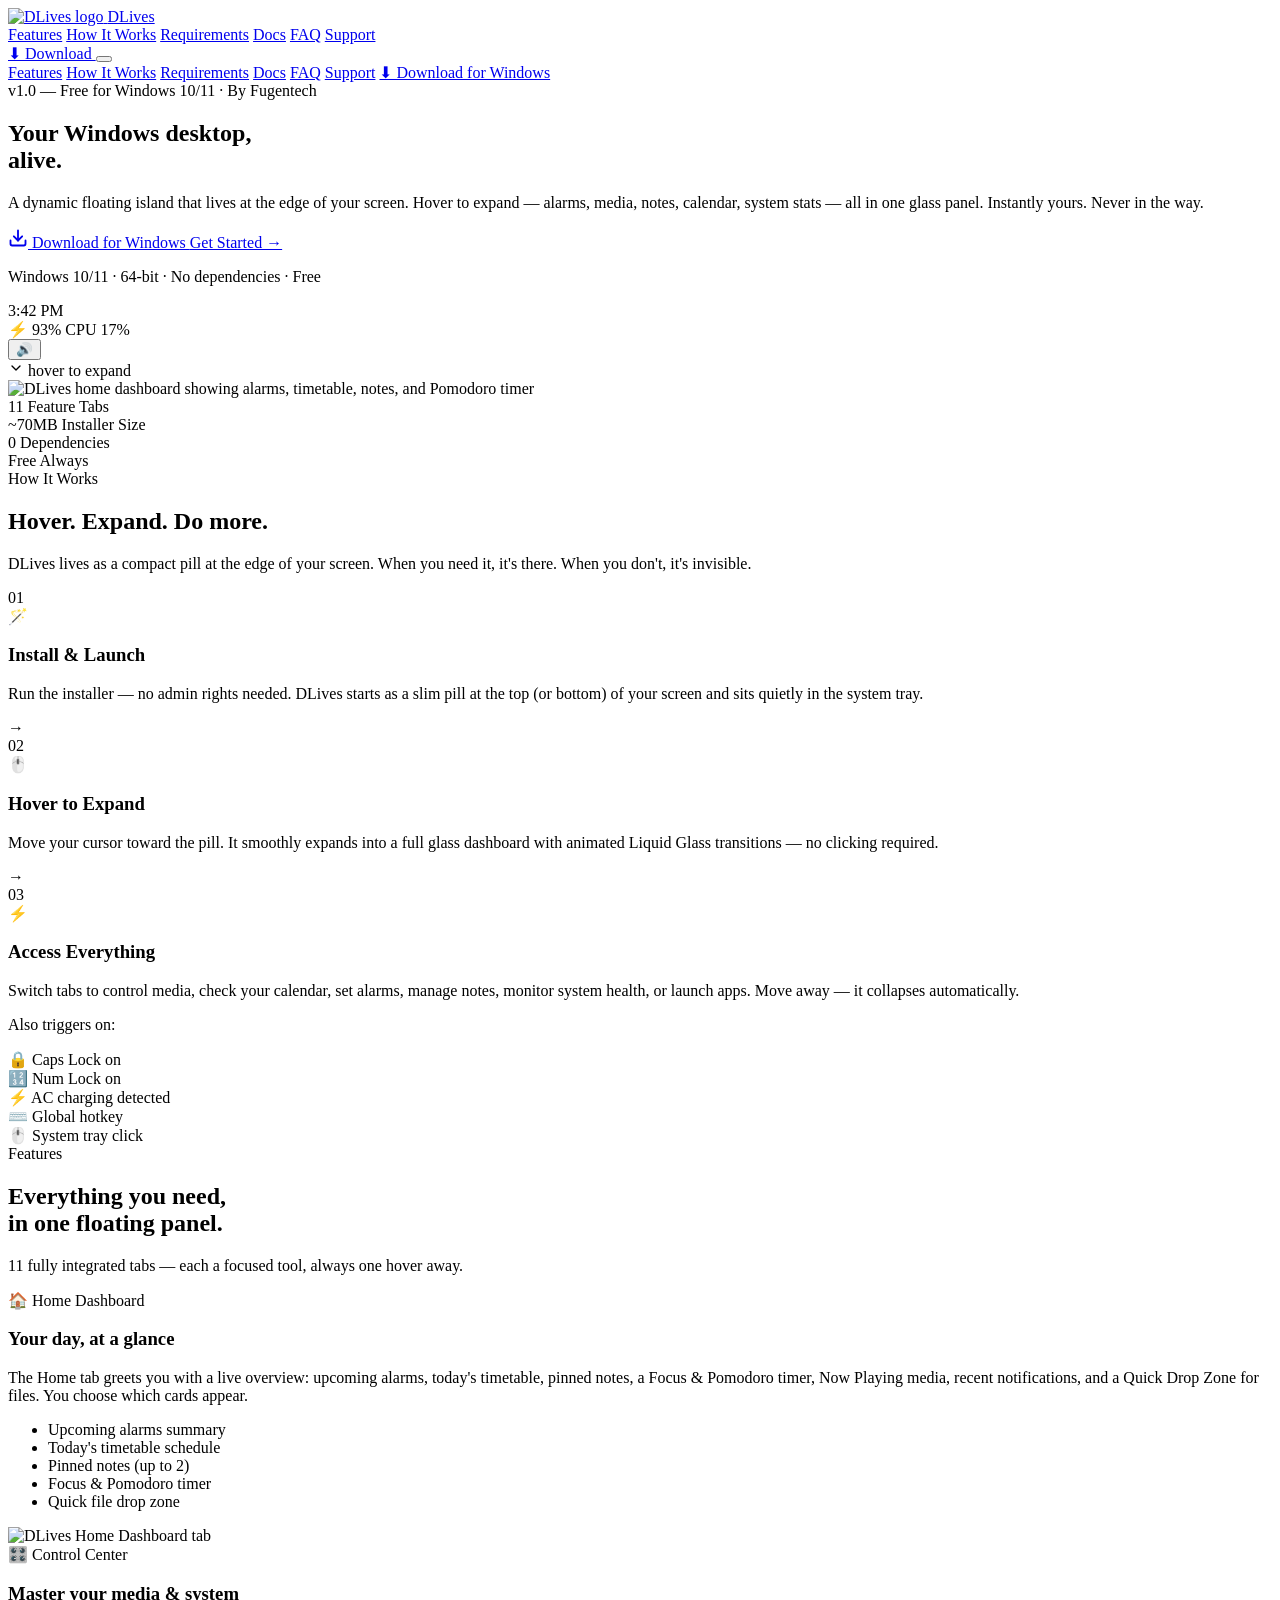
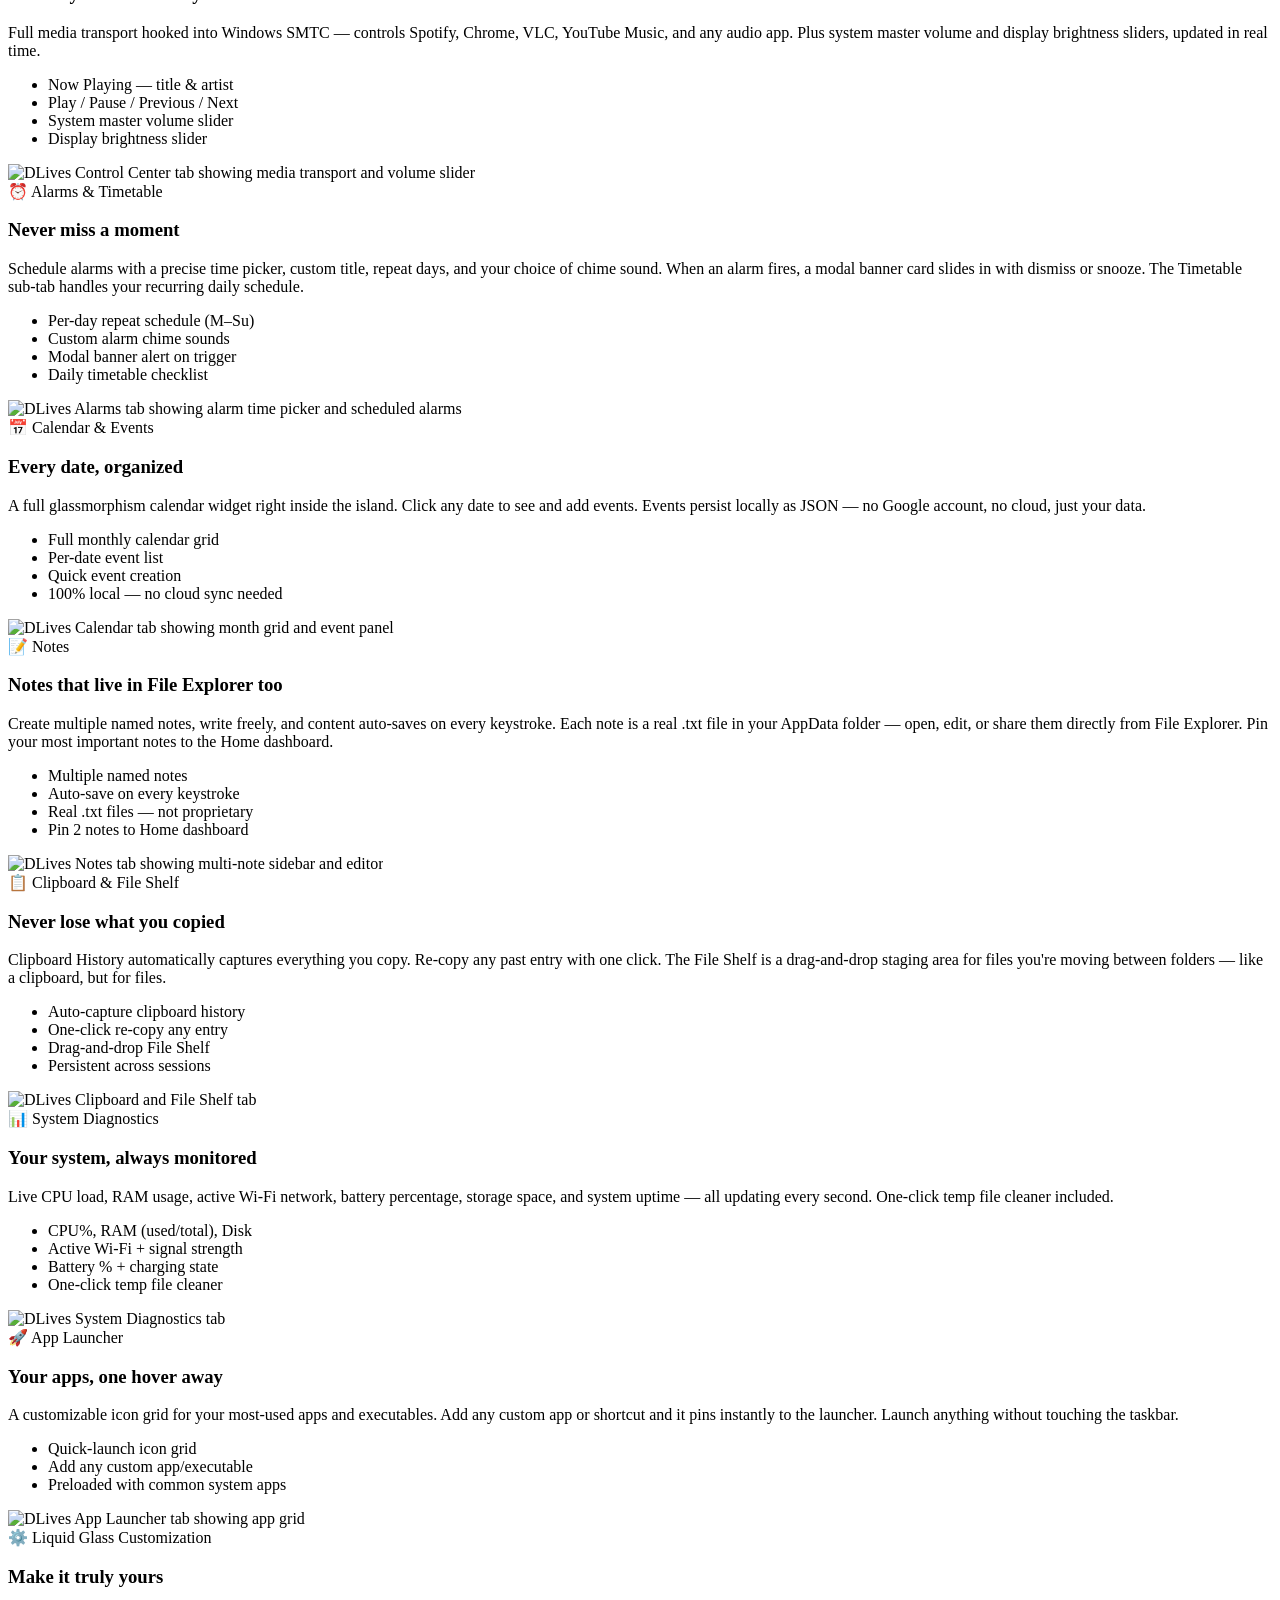
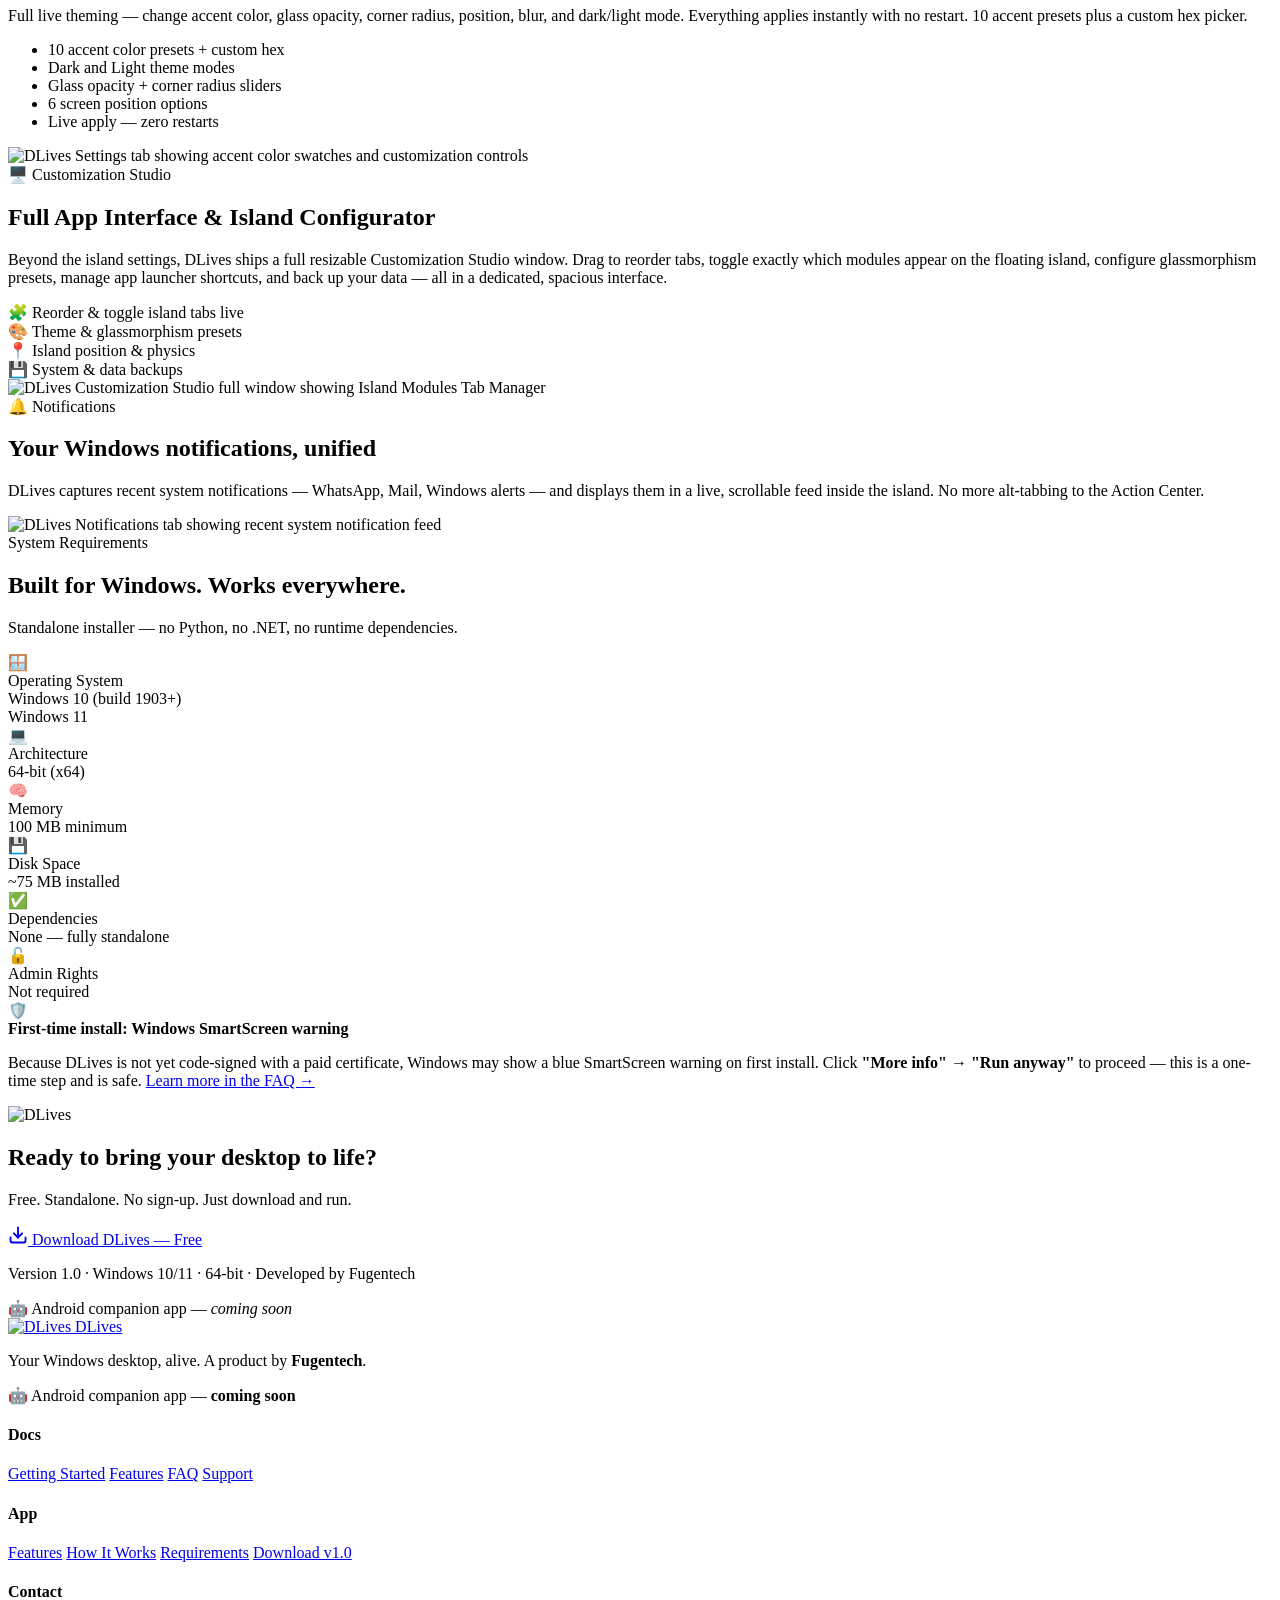
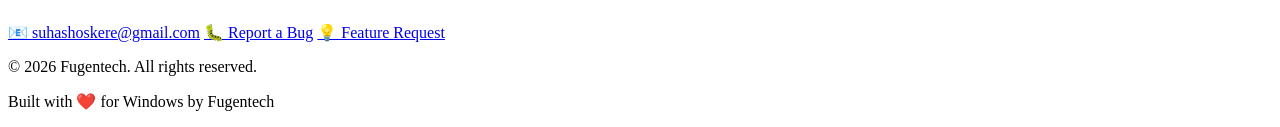
==== website/index.html @ 6c13cc62 "Create index.html" ====
<!DOCTYPE html>
<html lang="en">
<head>
  <meta charset="UTF-8" />
  <meta name="viewport" content="width=device-width, initial-scale=1.0" />
  <title>DLives — Your Windows Desktop, Alive</title>
  <meta name="description" content="DLives is a dynamic floating island for Windows 10 and 11. A sleek, always-on-top glass bar that expands on hover to reveal alarms, media controls, notes, calendar, system diagnostics, and more." />
  <meta property="og:title" content="DLives — Your Windows Desktop, Alive" />
  <meta property="og:description" content="The dynamic island your Windows deserves. One floating bar. Infinite control." />
  <meta property="og:type" content="website" />
  <link rel="icon" href="assets/app-icon.png" type="image/png" />
  <link rel="preconnect" href="https://fonts.googleapis.com" />
  <link rel="preconnect" href="https://fonts.gstatic.com" crossorigin />
  <link href="https://fonts.googleapis.com/css2?family=Inter:wght@300;400;500;600;700;800;900&display=swap" rel="stylesheet" />
  <link rel="stylesheet" href="assets/css/style.css" />
</head>
<body>

  <!-- ============================================================
       NAV
  ============================================================ -->
  <nav class="nav" id="main-nav">
    <div class="nav-inner">
      <a href="index.html" class="nav-logo" id="nav-logo-link">
        <img src="assets/app-icon.png" alt="DLives logo" class="nav-logo-img" />
        <span class="nav-logo-text">DLives</span>
      </a>
      <div class="nav-links" id="nav-links">
        <a href="#features" class="nav-link" id="nav-features">Features</a>
        <a href="#how-it-works" class="nav-link" id="nav-how">How It Works</a>
        <a href="#requirements" class="nav-link" id="nav-reqs">Requirements</a>
        <a href="docs/getting-started.html" class="nav-link" id="nav-docs">Docs</a>
        <a href="docs/faq.html" class="nav-link" id="nav-faq">FAQ</a>
        <a href="docs/support.html" class="nav-link" id="nav-support">Support</a>
      </div>
      <a
        href="assets/DLives_Setup_v1.0.exe"
        download="DLives_Setup_v1.0.exe"
        class="btn btn-primary nav-cta"
        id="nav-download-btn"
        aria-label="Download DLives for Windows"
      >
        ⬇ Download
      </a>
      <button class="nav-hamburger" id="nav-hamburger" aria-label="Toggle navigation menu">
        <span></span><span></span><span></span>
      </button>
    </div>
    <!-- Mobile menu -->
    <div class="nav-mobile" id="nav-mobile">
      <a href="#features" class="nav-mobile-link" id="mob-features">Features</a>
      <a href="#how-it-works" class="nav-mobile-link" id="mob-how">How It Works</a>
      <a href="#requirements" class="nav-mobile-link" id="mob-reqs">Requirements</a>
      <a href="docs/getting-started.html" class="nav-mobile-link" id="mob-docs">Docs</a>
      <a href="docs/faq.html" class="nav-mobile-link" id="mob-faq">FAQ</a>
      <a href="docs/support.html" class="nav-mobile-link" id="mob-support">Support</a>
      <a href="assets/DLives_Setup_v1.0.exe" download="DLives_Setup_v1.0.exe" class="btn btn-primary" id="mob-download-btn">⬇ Download for Windows</a>
    </div>
  </nav>

  <main>

    <!-- ============================================================
         HERO
    ============================================================ -->
    <section class="hero" id="hero">
      <div class="hero-bg-grid"></div>
      <div class="hero-orb hero-orb-1"></div>
      <div class="hero-orb hero-orb-2"></div>
      <div class="hero-orb hero-orb-3"></div>

      <div class="hero-inner">
        <div class="hero-badge" id="hero-badge">
          <span class="hero-badge-dot"></span>
          <span>v1.0 — Free for Windows 10/11 · By Fugentech</span>
        </div>

        <h1 class="hero-title" id="hero-title">
          Your Windows desktop,<br />
          <span class="accent-gradient">alive.</span>
        </h1>

        <p class="hero-sub" id="hero-sub">
          A dynamic floating island that lives at the edge of your screen.
          Hover to expand — alarms, media, notes, calendar, system stats — all in one glass panel.
          Instantly yours. Never in the way.
        </p>

        <div class="hero-actions" id="hero-actions">
          <a
            href="assets/SanLives_Setup_v1.0.exe"
            download="SanLives_Setup_v1.0.exe"
            class="btn btn-primary btn-lg"
            id="hero-download-btn"
          >
            <svg width="20" height="20" viewBox="0 0 24 24" fill="none" stroke="currentColor" stroke-width="2.2" stroke-linecap="round" stroke-linejoin="round"><path d="M21 15v4a2 2 0 0 1-2 2H5a2 2 0 0 1-2-2v-4"/><polyline points="7 10 12 15 17 10"/><line x1="12" y1="15" x2="12" y2="3"/></svg>
            Download for Windows
          </a>
          <a href="docs/getting-started.html" class="btn btn-ghost btn-lg" id="hero-docs-btn">
            Get Started →
          </a>
        </div>

        <p class="hero-note" id="hero-note">
          Windows 10/11 · 64-bit · No dependencies · Free
        </p>

        <!-- Pill island mockup -->
        <div class="hero-pill-container" id="hero-pill-container">
          <div class="hero-pill" id="hero-pill">
            <div class="pill-dot pill-dot-accent"></div>
            <span class="pill-clock">3:42 PM</span>
            <div class="pill-badges">
              <span class="pill-badge">⚡ 93%</span>
              <span class="pill-badge">CPU 17%</span>
            </div>
            <button class="pill-mute">🔊</button>
          </div>
          <div class="pill-expand-hint">
            <svg width="16" height="16" viewBox="0 0 24 24" fill="none" stroke="currentColor" stroke-width="2" stroke-linecap="round" stroke-linejoin="round"><polyline points="6 9 12 15 18 9"/></svg>
            hover to expand
          </div>
        </div>

        <!-- Hero screenshot -->
        <div class="hero-screenshot-frame" id="hero-screenshot-frame">
          <div class="hero-screenshot-glow"></div>
          <div class="hero-screenshot-inner">
            <img
              src="assets/screenshots/home-tab.png"
              alt="DLives home dashboard showing alarms, timetable, notes, and Pomodoro timer"
              class="hero-screenshot-img"
              id="hero-screenshot-img"
              loading="eager"
            />
          </div>
        </div>
      </div>
    </section>

    <!-- ============================================================
         STATS BAR
    ============================================================ -->
    <section class="stats-bar" id="stats-bar">
      <div class="container">
        <div class="stats-grid">
          <div class="stat-item" id="stat-1">
            <span class="stat-number">11</span>
            <span class="stat-label">Feature Tabs</span>
          </div>
          <div class="stat-divider"></div>
          <div class="stat-item" id="stat-2">
            <span class="stat-number">~70MB</span>
            <span class="stat-label">Installer Size</span>
          </div>
          <div class="stat-divider"></div>
          <div class="stat-item" id="stat-3">
            <span class="stat-number">0</span>
            <span class="stat-label">Dependencies</span>
          </div>
          <div class="stat-divider"></div>
          <div class="stat-item" id="stat-4">
            <span class="stat-number">Free</span>
            <span class="stat-label">Always</span>
          </div>
        </div>
      </div>
    </section>

    <!-- ============================================================
         HOW IT WORKS
    ============================================================ -->
    <section class="section" id="how-it-works">
      <div class="container">
        <div class="section-header">
          <div class="section-eyebrow">How It Works</div>
          <h2 class="section-title">Hover. Expand. Do more.</h2>
          <p class="section-sub">
            DLives lives as a compact pill at the edge of your screen.
            When you need it, it's there. When you don't, it's invisible.
          </p>
        </div>

        <div class="steps-grid">
          <div class="step-card glass-card" id="step-1">
            <div class="step-number">01</div>
            <div class="step-icon">🪄</div>
            <h3 class="step-title">Install & Launch</h3>
            <p class="step-desc">Run the installer — no admin rights needed. DLives starts as a slim pill at the top (or bottom) of your screen and sits quietly in the system tray.</p>
          </div>
          <div class="step-arrow">→</div>
          <div class="step-card glass-card" id="step-2">
            <div class="step-number">02</div>
            <div class="step-icon">🖱️</div>
            <h3 class="step-title">Hover to Expand</h3>
            <p class="step-desc">Move your cursor toward the pill. It smoothly expands into a full glass dashboard with animated Liquid Glass transitions — no clicking required.</p>
          </div>
          <div class="step-arrow">→</div>
          <div class="step-card glass-card" id="step-3">
            <div class="step-number">03</div>
            <div class="step-icon">⚡</div>
            <h3 class="step-title">Access Everything</h3>
            <p class="step-desc">Switch tabs to control media, check your calendar, set alarms, manage notes, monitor system health, or launch apps. Move away — it collapses automatically.</p>
          </div>
        </div>

        <!-- Triggers row -->
        <div class="triggers-section">
          <p class="triggers-title">Also triggers on:</p>
          <div class="triggers-grid">
            <div class="trigger-chip" id="trigger-caps"><span>🔒</span> Caps Lock on</div>
            <div class="trigger-chip" id="trigger-num"><span>🔢</span> Num Lock on</div>
            <div class="trigger-chip" id="trigger-charge"><span>⚡</span> AC charging detected</div>
            <div class="trigger-chip" id="trigger-hotkey"><span>⌨️</span> Global hotkey</div>
            <div class="trigger-chip" id="trigger-tray"><span>🖱️</span> System tray click</div>
          </div>
        </div>
      </div>
    </section>

    <!-- ============================================================
         FEATURES
    ============================================================ -->
    <section class="section section-dark" id="features">
      <div class="container">
        <div class="section-header">
          <div class="section-eyebrow">Features</div>
          <h2 class="section-title">Everything you need,<br/>in one floating panel.</h2>
          <p class="section-sub">
            11 fully integrated tabs — each a focused tool, always one hover away.
          </p>
        </div>

        <!-- Feature 1: Home Dashboard -->
        <div class="feature-row feature-row-right" id="feat-home">
          <div class="feature-content">
            <div class="feature-tag">🏠 Home Dashboard</div>
            <h3 class="feature-title">Your day, at a glance</h3>
            <p class="feature-desc">
              The Home tab greets you with a live overview: upcoming alarms, today's timetable, pinned notes, a Focus &amp; Pomodoro timer, Now Playing media, recent notifications, and a Quick Drop Zone for files. You choose which cards appear.
            </p>
            <ul class="feature-bullets">
              <li>Upcoming alarms summary</li>
              <li>Today's timetable schedule</li>
              <li>Pinned notes (up to 2)</li>
              <li>Focus &amp; Pomodoro timer</li>
              <li>Quick file drop zone</li>
            </ul>
          </div>
          <div class="feature-screenshot-wrap">
            <div class="feature-screenshot-glow"></div>
            <img
              src="assets/screenshots/home-tab.png"
              alt="DLives Home Dashboard tab"
              class="feature-screenshot"
              loading="lazy"
            />
          </div>
        </div>

        <!-- Feature 2: Media Control -->
        <div class="feature-row feature-row-left" id="feat-media">
          <div class="feature-content">
            <div class="feature-tag">🎛️ Control Center</div>
            <h3 class="feature-title">Master your media &amp; system</h3>
            <p class="feature-desc">
              Full media transport hooked into Windows SMTC — controls Spotify, Chrome, VLC, YouTube Music, and any audio app. Plus system master volume and display brightness sliders, updated in real time.
            </p>
            <ul class="feature-bullets">
              <li>Now Playing — title &amp; artist</li>
              <li>Play / Pause / Previous / Next</li>
              <li>System master volume slider</li>
              <li>Display brightness slider</li>
            </ul>
          </div>
          <div class="feature-screenshot-wrap">
            <div class="feature-screenshot-glow"></div>
            <img
              src="assets/screenshots/control-media.png"
              alt="DLives Control Center tab showing media transport and volume slider"
              class="feature-screenshot"
              loading="lazy"
            />
          </div>
        </div>

        <!-- Feature 3: Alarms & Timetable -->
        <div class="feature-row feature-row-right" id="feat-alarms">
          <div class="feature-content">
            <div class="feature-tag">⏰ Alarms &amp; Timetable</div>
            <h3 class="feature-title">Never miss a moment</h3>
            <p class="feature-desc">
              Schedule alarms with a precise time picker, custom title, repeat days, and your choice of chime sound. When an alarm fires, a modal banner card slides in with dismiss or snooze. The Timetable sub-tab handles your recurring daily schedule.
            </p>
            <ul class="feature-bullets">
              <li>Per-day repeat schedule (M–Su)</li>
              <li>Custom alarm chime sounds</li>
              <li>Modal banner alert on trigger</li>
              <li>Daily timetable checklist</li>
            </ul>
          </div>
          <div class="feature-screenshot-wrap">
            <div class="feature-screenshot-glow"></div>
            <img
              src="assets/screenshots/alarms.png"
              alt="DLives Alarms tab showing alarm time picker and scheduled alarms"
              class="feature-screenshot"
              loading="lazy"
            />
          </div>
        </div>

        <!-- Feature 4: Calendar -->
        <div class="feature-row feature-row-left" id="feat-calendar">
          <div class="feature-content">
            <div class="feature-tag">📅 Calendar &amp; Events</div>
            <h3 class="feature-title">Every date, organized</h3>
            <p class="feature-desc">
              A full glassmorphism calendar widget right inside the island. Click any date to see and add events. Events persist locally as JSON — no Google account, no cloud, just your data.
            </p>
            <ul class="feature-bullets">
              <li>Full monthly calendar grid</li>
              <li>Per-date event list</li>
              <li>Quick event creation</li>
              <li>100% local — no cloud sync needed</li>
            </ul>
          </div>
          <div class="feature-screenshot-wrap">
            <div class="feature-screenshot-glow"></div>
            <img
              src="assets/screenshots/calendar.png"
              alt="DLives Calendar tab showing month grid and event panel"
              class="feature-screenshot"
              loading="lazy"
            />
          </div>
        </div>

        <!-- Feature 5: Notes -->
        <div class="feature-row feature-row-right" id="feat-notes">
          <div class="feature-content">
            <div class="feature-tag">📝 Notes</div>
            <h3 class="feature-title">Notes that live in File Explorer too</h3>
            <p class="feature-desc">
              Create multiple named notes, write freely, and content auto-saves on every keystroke. Each note is a real .txt file in your AppData folder — open, edit, or share them directly from File Explorer. Pin your most important notes to the Home dashboard.
            </p>
            <ul class="feature-bullets">
              <li>Multiple named notes</li>
              <li>Auto-save on every keystroke</li>
              <li>Real .txt files — not proprietary</li>
              <li>Pin 2 notes to Home dashboard</li>
            </ul>
          </div>
          <div class="feature-screenshot-wrap">
            <div class="feature-screenshot-glow"></div>
            <img
              src="assets/screenshots/notes.png"
              alt="DLives Notes tab showing multi-note sidebar and editor"
              class="feature-screenshot"
              loading="lazy"
            />
          </div>
        </div>

        <!-- Feature 6: Clipboard & Shelf -->
        <div class="feature-row feature-row-left" id="feat-clipboard">
          <div class="feature-content">
            <div class="feature-tag">📋 Clipboard &amp; File Shelf</div>
            <h3 class="feature-title">Never lose what you copied</h3>
            <p class="feature-desc">
              Clipboard History automatically captures everything you copy. Re-copy any past entry with one click. The File Shelf is a drag-and-drop staging area for files you're moving between folders — like a clipboard, but for files.
            </p>
            <ul class="feature-bullets">
              <li>Auto-capture clipboard history</li>
              <li>One-click re-copy any entry</li>
              <li>Drag-and-drop File Shelf</li>
              <li>Persistent across sessions</li>
            </ul>
          </div>
          <div class="feature-screenshot-wrap">
            <div class="feature-screenshot-glow"></div>
            <img
              src="assets/screenshots/clipboard-shelf.png"
              alt="DLives Clipboard and File Shelf tab"
              class="feature-screenshot"
              loading="lazy"
            />
          </div>
        </div>

        <!-- Feature 7: System Diagnostics -->
        <div class="feature-row feature-row-right" id="feat-sys">
          <div class="feature-content">
            <div class="feature-tag">📊 System Diagnostics</div>
            <h3 class="feature-title">Your system, always monitored</h3>
            <p class="feature-desc">
              Live CPU load, RAM usage, active Wi-Fi network, battery percentage, storage space, and system uptime — all updating every second. One-click temp file cleaner included.
            </p>
            <ul class="feature-bullets">
              <li>CPU%, RAM (used/total), Disk</li>
              <li>Active Wi-Fi + signal strength</li>
              <li>Battery % + charging state</li>
              <li>One-click temp file cleaner</li>
            </ul>
          </div>
          <div class="feature-screenshot-wrap">
            <div class="feature-screenshot-glow"></div>
            <img
              src="assets/screenshots/system-diagnostics.png"
              alt="DLives System Diagnostics tab"
              class="feature-screenshot"
              loading="lazy"
            />
          </div>
        </div>

        <!-- Feature 8: App Launcher -->
        <div class="feature-row feature-row-left" id="feat-launcher">
          <div class="feature-content">
            <div class="feature-tag">🚀 App Launcher</div>
            <h3 class="feature-title">Your apps, one hover away</h3>
            <p class="feature-desc">
              A customizable icon grid for your most-used apps and executables. Add any custom app or shortcut and it pins instantly to the launcher. Launch anything without touching the taskbar.
            </p>
            <ul class="feature-bullets">
              <li>Quick-launch icon grid</li>
              <li>Add any custom app/executable</li>
              <li>Preloaded with common system apps</li>
            </ul>
          </div>
          <div class="feature-screenshot-wrap">
            <div class="feature-screenshot-glow"></div>
            <img
              src="assets/screenshots/app-launcher.png"
              alt="DLives App Launcher tab showing app grid"
              class="feature-screenshot"
              loading="lazy"
            />
          </div>
        </div>

        <!-- Feature 9: Settings / Customization -->
        <div class="feature-row feature-row-right" id="feat-settings">
          <div class="feature-content">
            <div class="feature-tag">⚙️ Liquid Glass Customization</div>
            <h3 class="feature-title">Make it truly yours</h3>
            <p class="feature-desc">
              Full live theming — change accent color, glass opacity, corner radius, position, blur, and dark/light mode. Everything applies instantly with no restart. 10 accent presets plus a custom hex picker.
            </p>
            <ul class="feature-bullets">
              <li>10 accent color presets + custom hex</li>
              <li>Dark and Light theme modes</li>
              <li>Glass opacity + corner radius sliders</li>
              <li>6 screen position options</li>
              <li>Live apply — zero restarts</li>
            </ul>
          </div>
          <div class="feature-screenshot-wrap">
            <div class="feature-screenshot-glow"></div>
            <img
              src="assets/screenshots/settings.png"
              alt="DLives Settings tab showing accent color swatches and customization controls"
              class="feature-screenshot"
              loading="lazy"
            />
          </div>
        </div>

      </div>
    </section>

    <!-- ============================================================
         APP INTERFACE / CONFIGURATOR
    ============================================================ -->
    <section class="section" id="configurator">
      <div class="container">
        <div class="configurator-inner glass-card">
          <div class="configurator-content">
            <div class="feature-tag">🖥️ Customization Studio</div>
            <h2 class="configurator-title">Full App Interface &amp; Island Configurator</h2>
            <p class="configurator-desc">
              Beyond the island settings, DLives ships a full resizable Customization Studio window.
              Drag to reorder tabs, toggle exactly which modules appear on the floating island, configure glassmorphism presets,
              manage app launcher shortcuts, and back up your data — all in a dedicated, spacious interface.
            </p>
            <div class="configurator-features">
              <div class="config-feat"><span class="config-feat-icon">🧩</span> Reorder &amp; toggle island tabs live</div>
              <div class="config-feat"><span class="config-feat-icon">🎨</span> Theme &amp; glassmorphism presets</div>
              <div class="config-feat"><span class="config-feat-icon">📍</span> Island position &amp; physics</div>
              <div class="config-feat"><span class="config-feat-icon">💾</span> System &amp; data backups</div>
            </div>
          </div>
          <div class="configurator-screenshot-wrap">
            <img
              src="assets/screenshots/app-interface-configurator.png"
              alt="DLives Customization Studio full window showing Island Modules Tab Manager"
              class="configurator-screenshot"
              loading="lazy"
            />
          </div>
        </div>
      </div>
    </section>

    <!-- ============================================================
         NOTIFICATIONS
    ============================================================ -->
    <section class="section section-dark" id="notifications-section">
      <div class="container">
        <div class="notif-inner">
          <div class="notif-content">
            <div class="feature-tag">🔔 Notifications</div>
            <h2 class="notif-title">Your Windows notifications, unified</h2>
            <p class="notif-desc">
              DLives captures recent system notifications — WhatsApp, Mail, Windows alerts — and displays them in a live, scrollable feed inside the island. No more alt-tabbing to the Action Center.
            </p>
          </div>
          <div class="notif-screenshot-wrap">
            <img
              src="assets/screenshots/notifications.png"
              alt="DLives Notifications tab showing recent system notification feed"
              class="notif-screenshot"
              loading="lazy"
            />
          </div>
        </div>
      </div>
    </section>

    <!-- ============================================================
         SYSTEM REQUIREMENTS
    ============================================================ -->
    <section class="section" id="requirements">
      <div class="container">
        <div class="section-header">
          <div class="section-eyebrow">System Requirements</div>
          <h2 class="section-title">Built for Windows. Works everywhere.</h2>
          <p class="section-sub">Standalone installer — no Python, no .NET, no runtime dependencies.</p>
        </div>

        <div class="reqs-grid">
          <div class="req-card glass-card" id="req-os">
            <div class="req-icon">🪟</div>
            <div class="req-label">Operating System</div>
            <div class="req-value">Windows 10 (build 1903+)<br/>Windows 11</div>
          </div>
          <div class="req-card glass-card" id="req-arch">
            <div class="req-icon">💻</div>
            <div class="req-label">Architecture</div>
            <div class="req-value">64-bit (x64)</div>
          </div>
          <div class="req-card glass-card" id="req-ram">
            <div class="req-icon">🧠</div>
            <div class="req-label">Memory</div>
            <div class="req-value">100 MB minimum</div>
          </div>
          <div class="req-card glass-card" id="req-disk">
            <div class="req-icon">💾</div>
            <div class="req-label">Disk Space</div>
            <div class="req-value">~75 MB installed</div>
          </div>
          <div class="req-card glass-card" id="req-deps">
            <div class="req-icon">✅</div>
            <div class="req-label">Dependencies</div>
            <div class="req-value">None — fully standalone</div>
          </div>
          <div class="req-card glass-card" id="req-admin">
            <div class="req-icon">🔓</div>
            <div class="req-label">Admin Rights</div>
            <div class="req-value">Not required</div>
          </div>
        </div>

        <div class="smartscreen-note glass-card" id="smartscreen-note">
          <div class="smartscreen-icon">🛡️</div>
          <div class="smartscreen-content">
            <strong>First-time install: Windows SmartScreen warning</strong>
            <p>
              Because DLives is not yet code-signed with a paid certificate, Windows may show a blue SmartScreen warning on first install.
              Click <strong>"More info"</strong> → <strong>"Run anyway"</strong> to proceed — this is a one-time step and is safe.
              <a href="docs/faq.html#smartscreen" id="smartscreen-faq-link" class="accent-link">Learn more in the FAQ →</a>
            </p>
          </div>
        </div>
      </div>
    </section>

    <!-- ============================================================
         CTA
    ============================================================ -->
    <section class="section cta-section" id="cta-section">
      <div class="container">
        <div class="cta-inner glass-card">
          <div class="cta-orb cta-orb-1"></div>
          <div class="cta-orb cta-orb-2"></div>
          <img src="assets/app-icon.png" alt="DLives" class="cta-icon" />
          <h2 class="cta-title">Ready to bring your desktop to life?</h2>
          <p class="cta-sub">Free. Standalone. No sign-up. Just download and run.</p>
          <a
            href="assets/SanLives_Setup_v1.0.exe"
            download="SanLives_Setup_v1.0.exe"
            class="btn btn-primary btn-lg"
            id="cta-download-btn"
          >
            <svg width="20" height="20" viewBox="0 0 24 24" fill="none" stroke="currentColor" stroke-width="2.2" stroke-linecap="round" stroke-linejoin="round"><path d="M21 15v4a2 2 0 0 1-2 2H5a2 2 0 0 1-2-2v-4"/><polyline points="7 10 12 15 17 10"/><line x1="12" y1="15" x2="12" y2="3"/></svg>
            Download DLives — Free
          </a>
          <p class="cta-version">Version 1.0 · Windows 10/11 · 64-bit · Developed by Fugentech</p>

          <div class="android-teaser" id="android-teaser">
            <span class="android-teaser-icon">🤖</span>
            <span>Android companion app — <em>coming soon</em></span>
          </div>
        </div>
      </div>
    </section>

  </main>

  <!-- ============================================================
       FOOTER
  ============================================================ -->
  <footer class="footer" id="site-footer">
    <div class="container">
      <div class="footer-top">
        <div class="footer-brand">
          <a href="index.html" class="nav-logo" id="footer-logo-link">
            <img src="assets/app-icon.png" alt="DLives" class="nav-logo-img" />
            <span class="nav-logo-text">DLives</span>
          </a>
          <p class="footer-tagline">Your Windows desktop, alive. A product by <strong>Fugentech</strong>.</p>
          <p class="footer-android-note">
            🤖 Android companion app — <strong>coming soon</strong>
          </p>
        </div>

        <div class="footer-links-group">
          <h4 class="footer-group-title">Docs</h4>
          <a href="docs/getting-started.html" class="footer-link" id="footer-getting-started">Getting Started</a>
          <a href="docs/features.html" class="footer-link" id="footer-features-doc">Features</a>
          <a href="docs/faq.html" class="footer-link" id="footer-faq">FAQ</a>
          <a href="docs/support.html" class="footer-link" id="footer-support-doc">Support</a>
        </div>

        <div class="footer-links-group">
          <h4 class="footer-group-title">App</h4>
          <a href="#features" class="footer-link" id="footer-features">Features</a>
          <a href="#how-it-works" class="footer-link" id="footer-how">How It Works</a>
          <a href="#requirements" class="footer-link" id="footer-reqs">Requirements</a>
          <a href="assets/SanLives_Setup_v1.0.exe" download="SanLives_Setup_v1.0.exe" class="footer-link" id="footer-download">Download v1.0</a>
        </div>

        <div class="footer-links-group">
          <h4 class="footer-group-title">Contact</h4>
          <a href="mailto:suhashoskere@gmail.com" class="footer-link" id="footer-email" target="_blank" rel="noopener noreferrer">📧 suhashoskere@gmail.com</a>
          <a href="docs/support.html" class="footer-link" id="footer-report-bug">🐛 Report a Bug</a>
          <a href="docs/support.html#feature-request" class="footer-link" id="footer-feature-req">💡 Feature Request</a>
        </div>
      </div>

      <div class="footer-bottom">
        <p class="footer-copy">© 2026 Fugentech. All rights reserved.</p>
        <p class="footer-tech">Built with ❤️ for Windows by Fugentech</p>
      </div>
    </div>
  </footer>

  <script src="assets/js/main.js"></script>
</body>
</html>
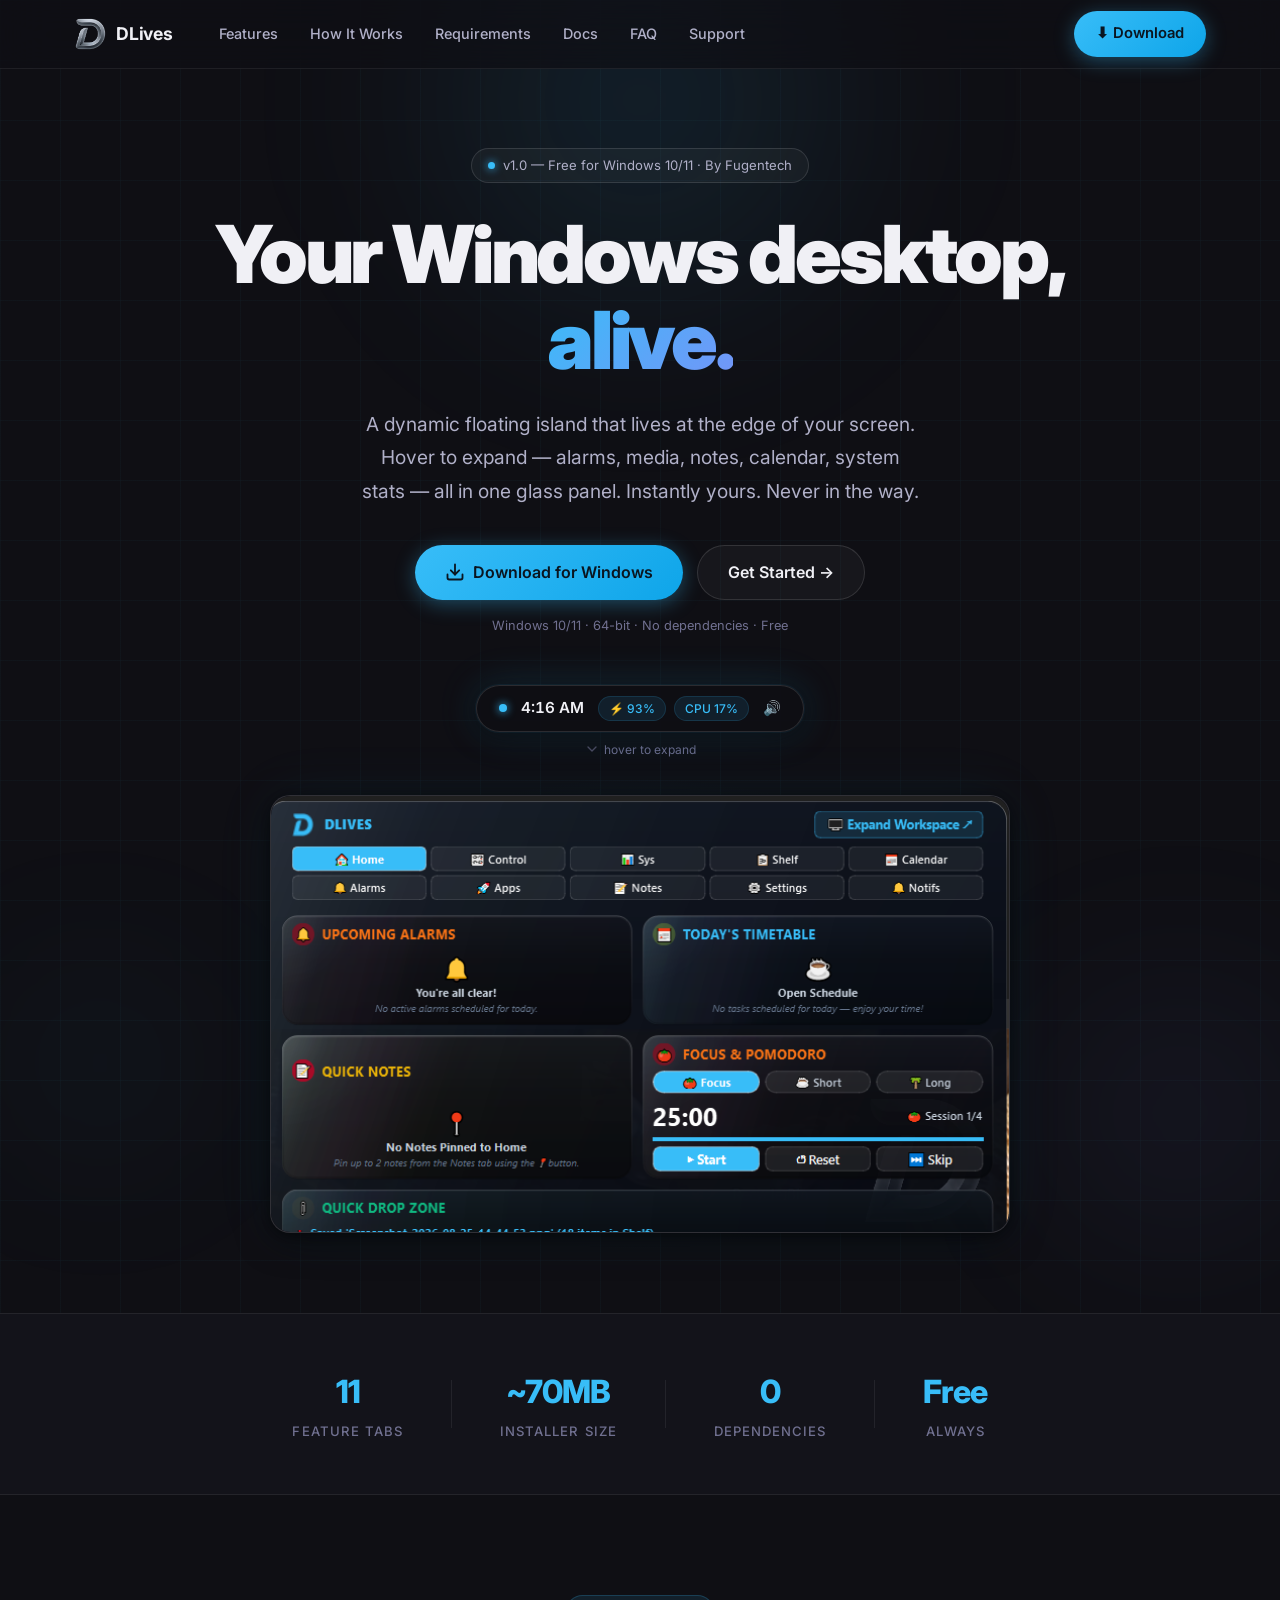
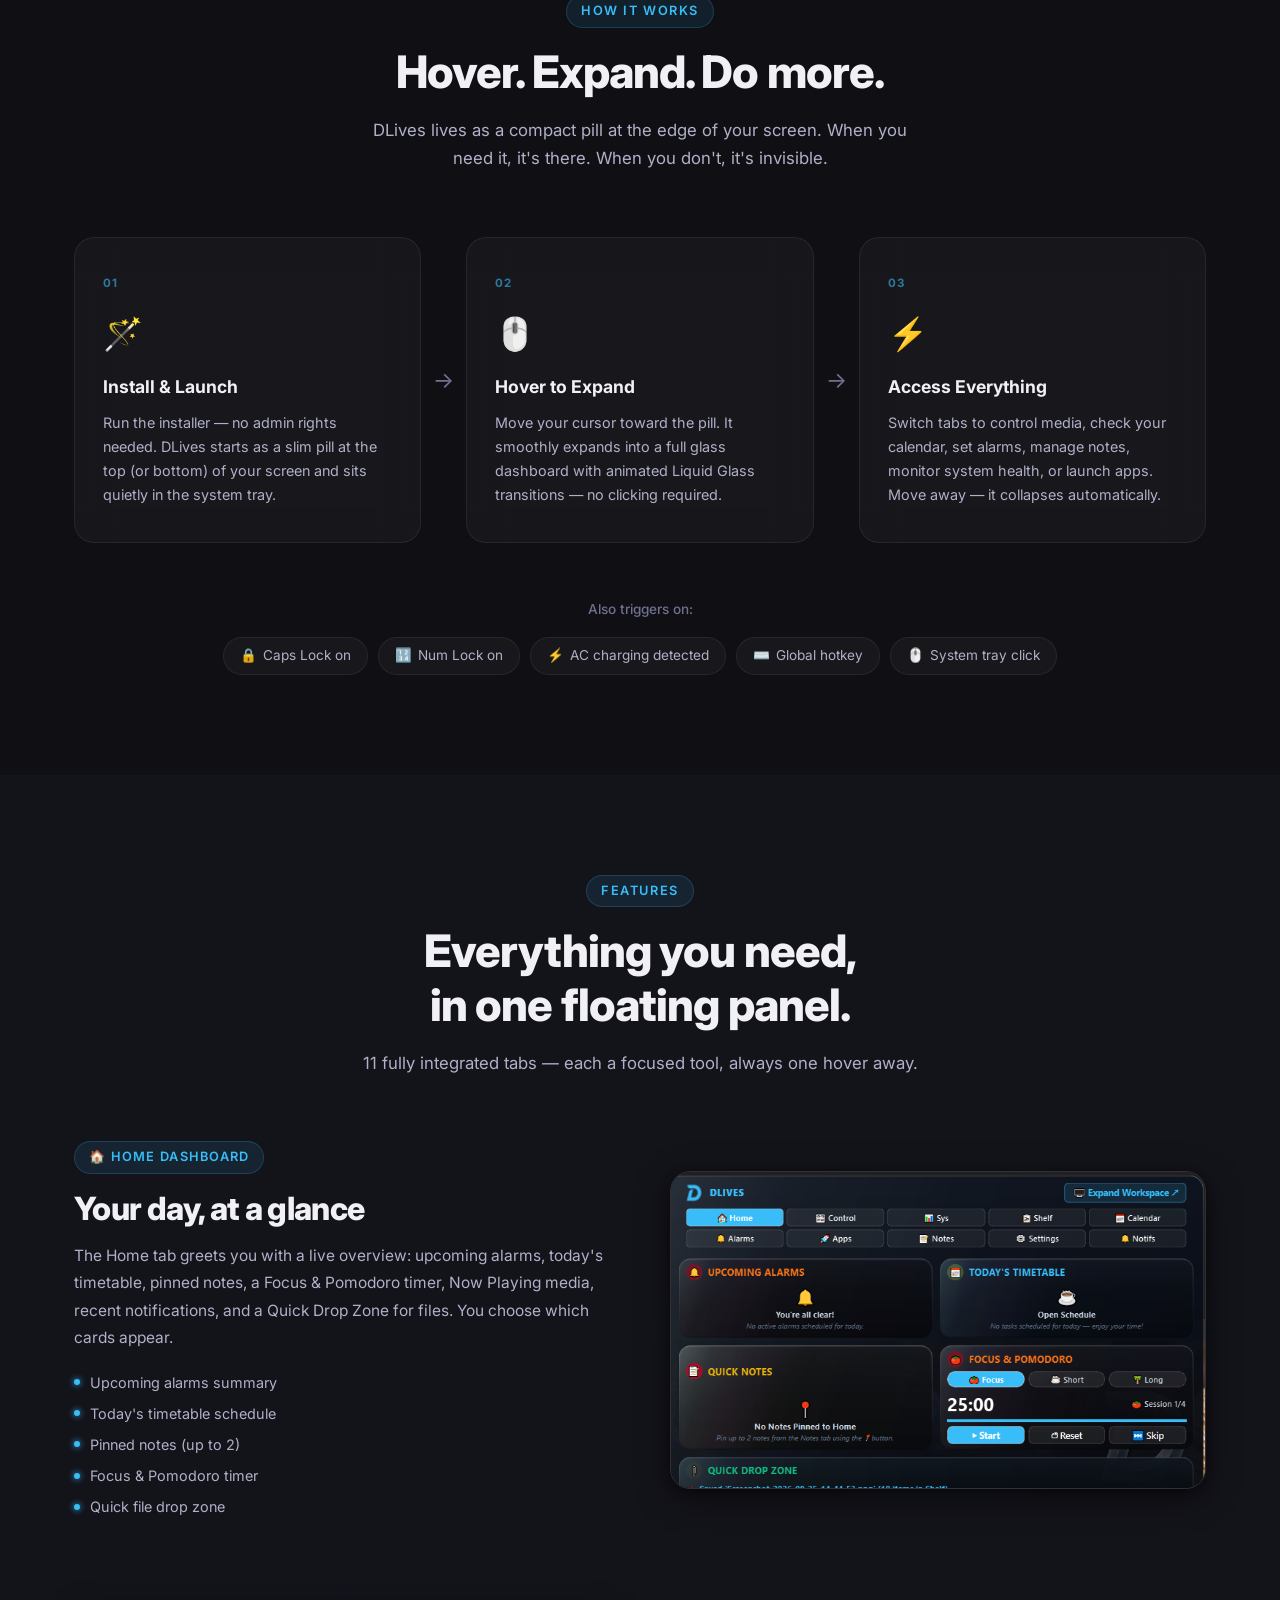
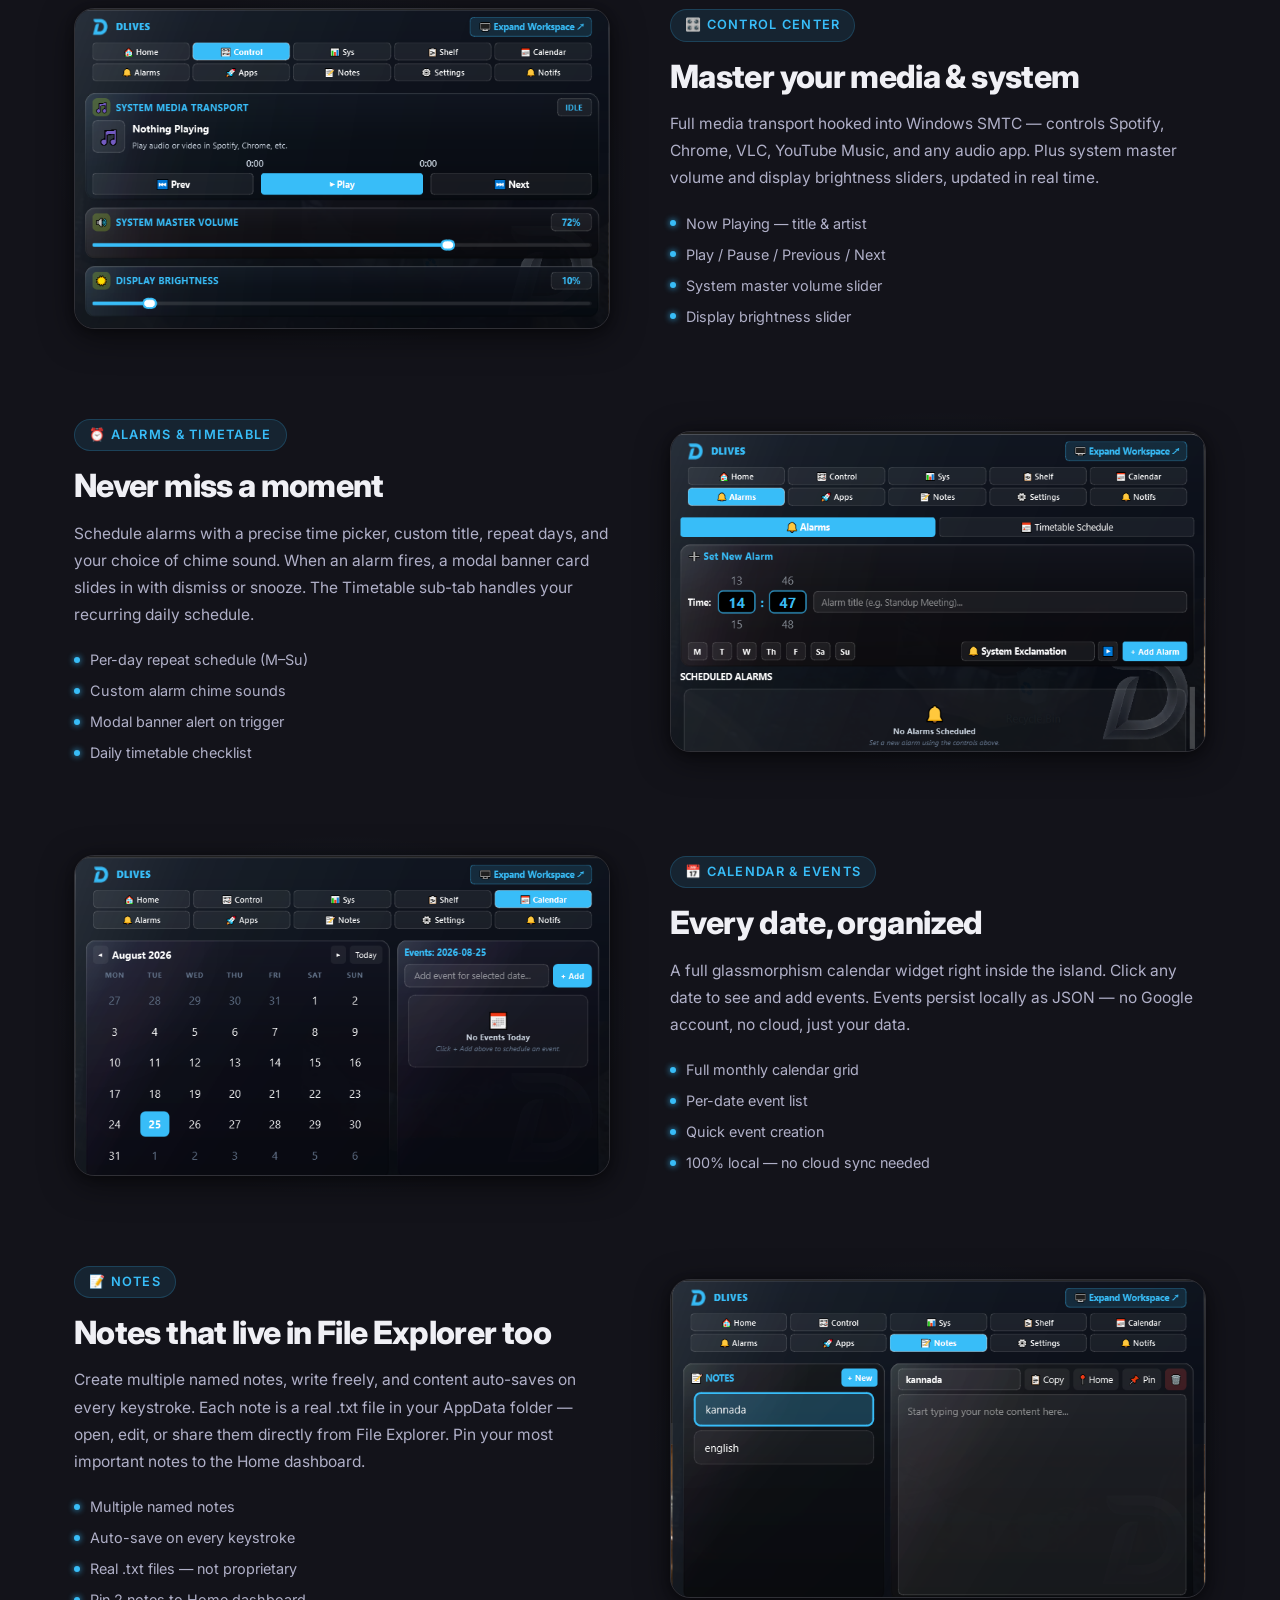
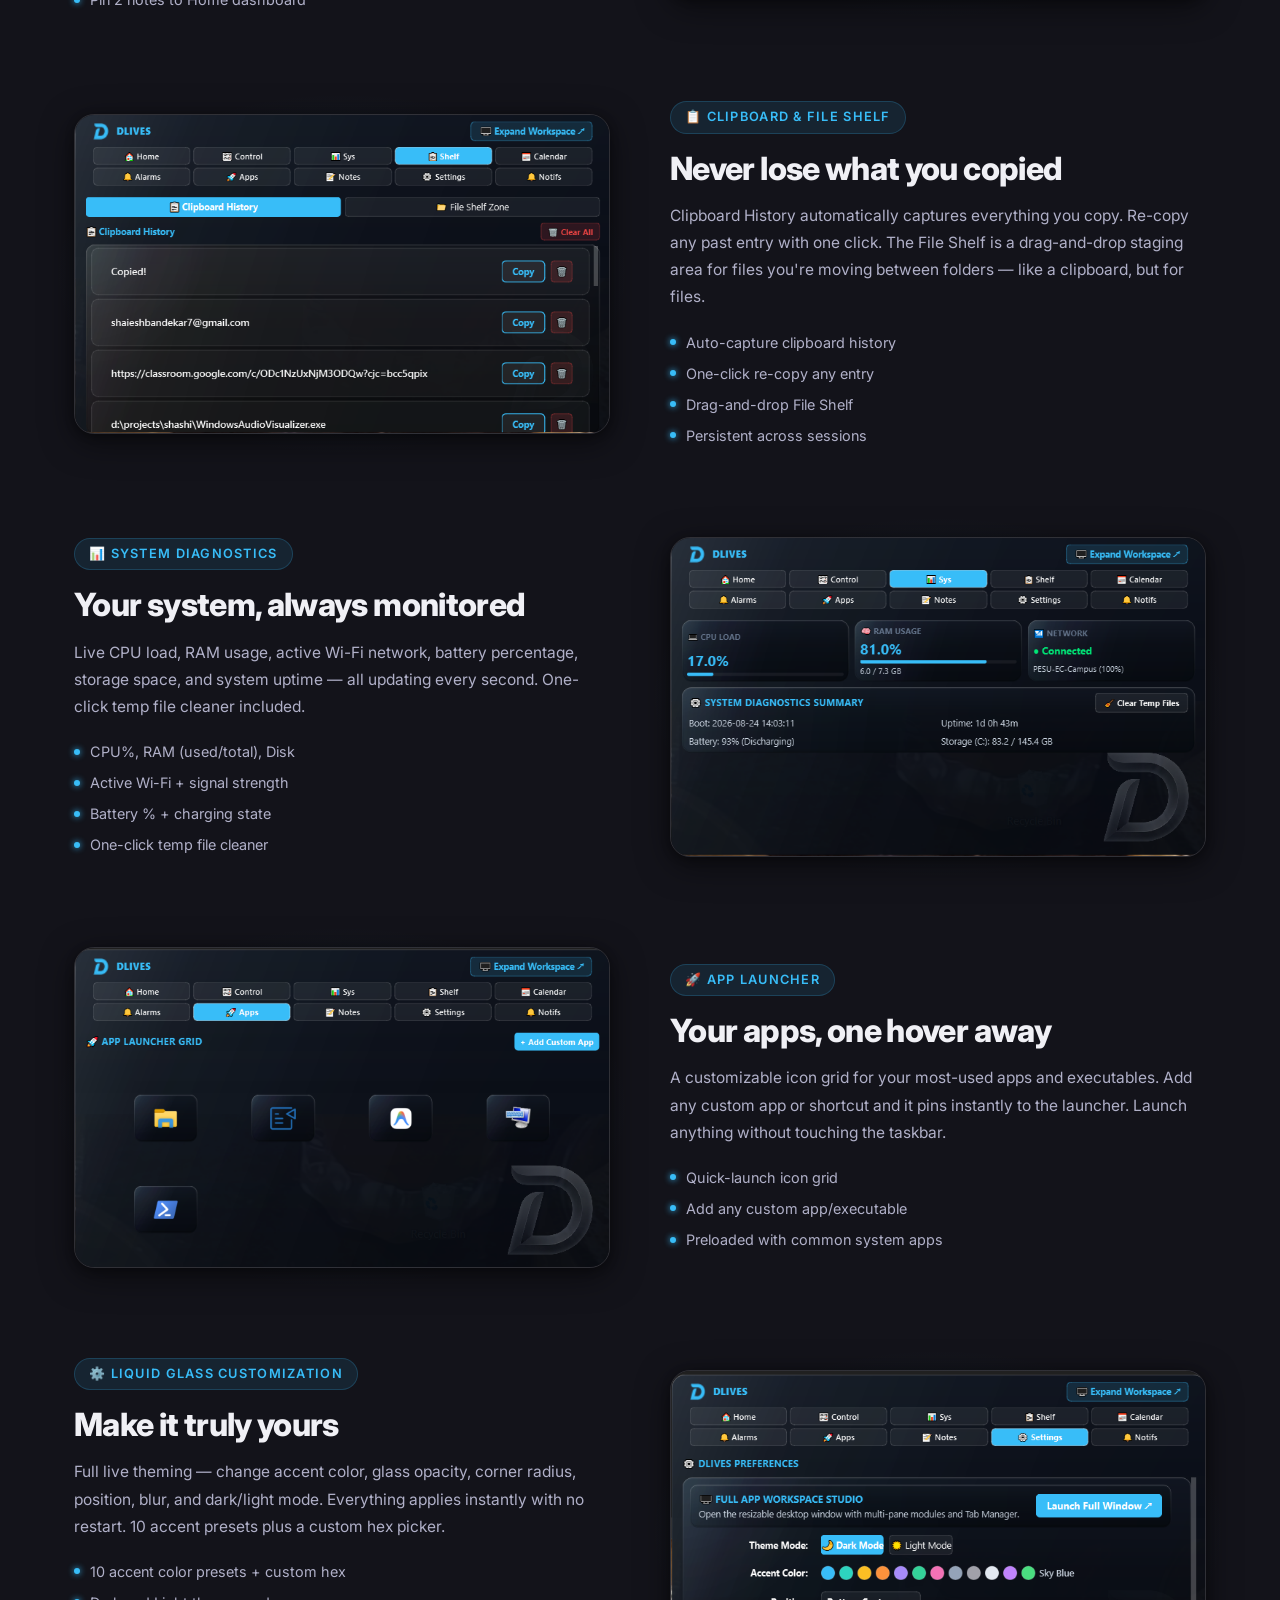
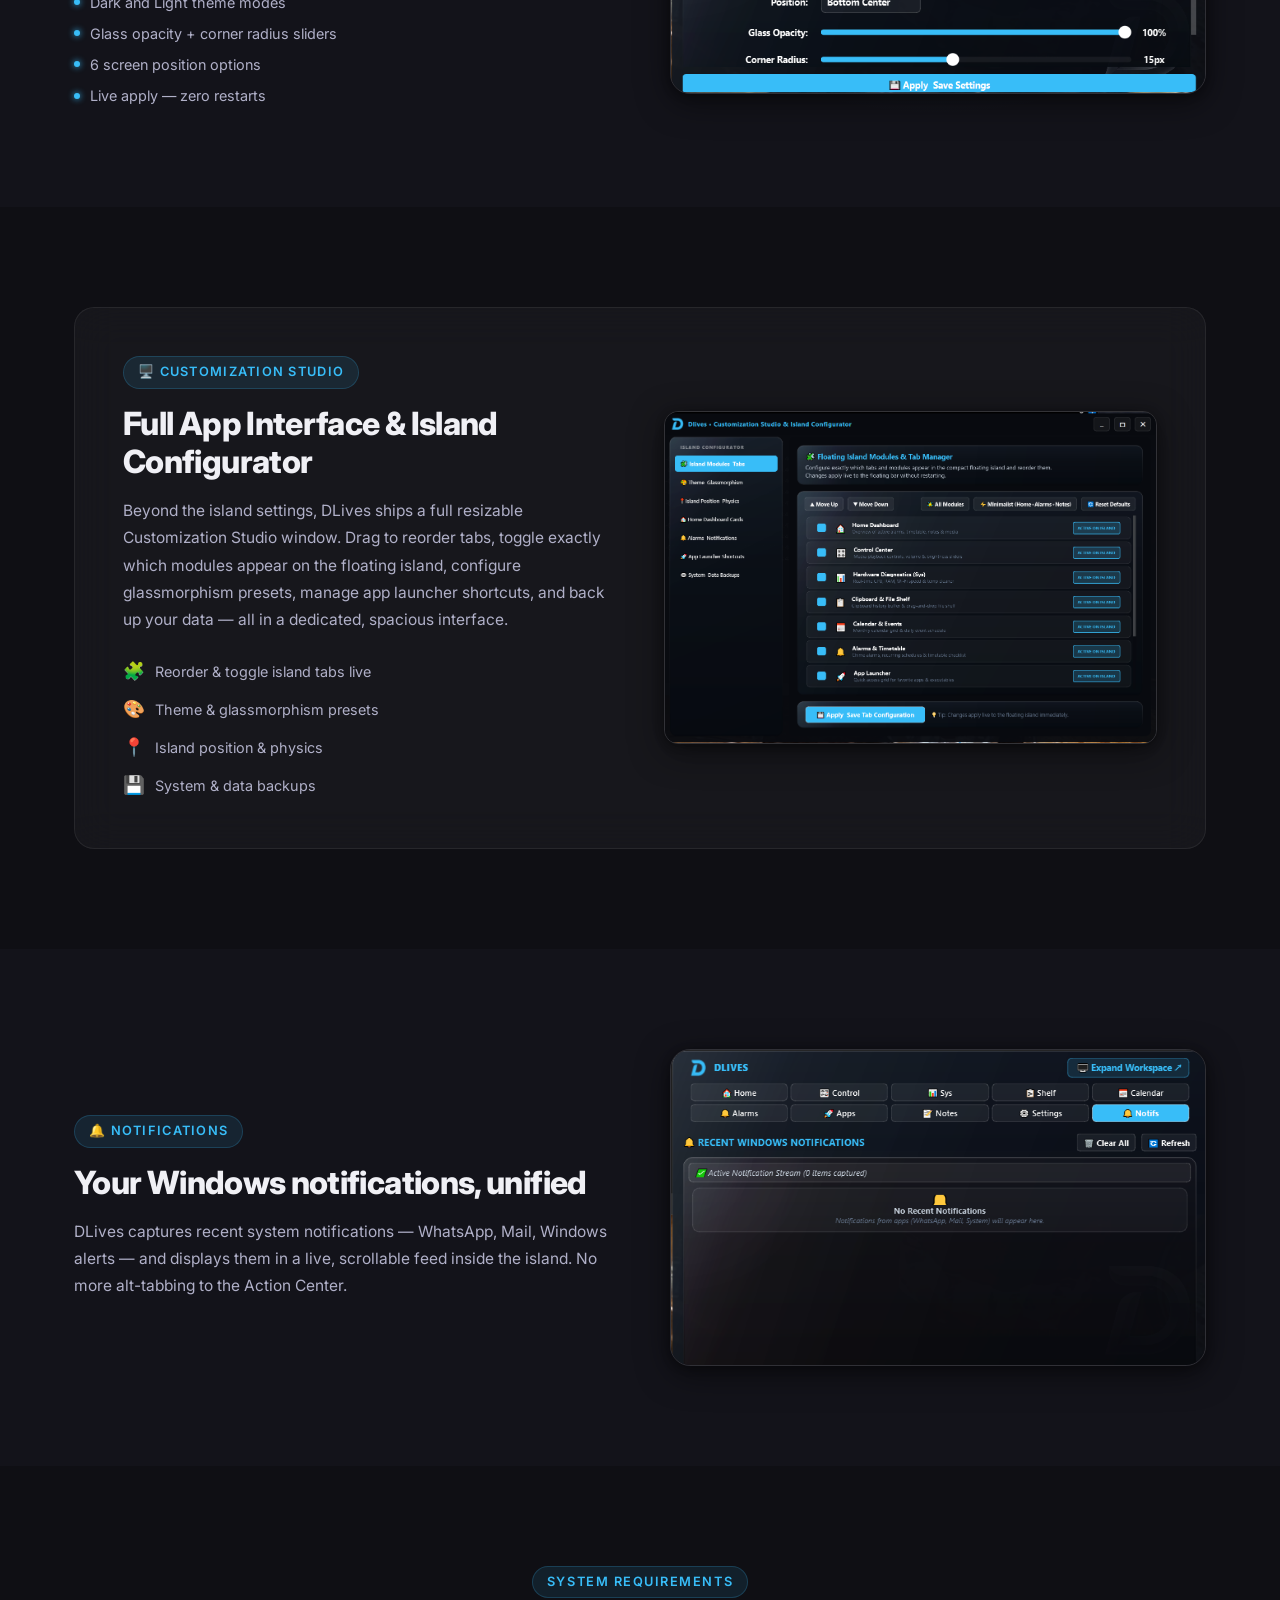
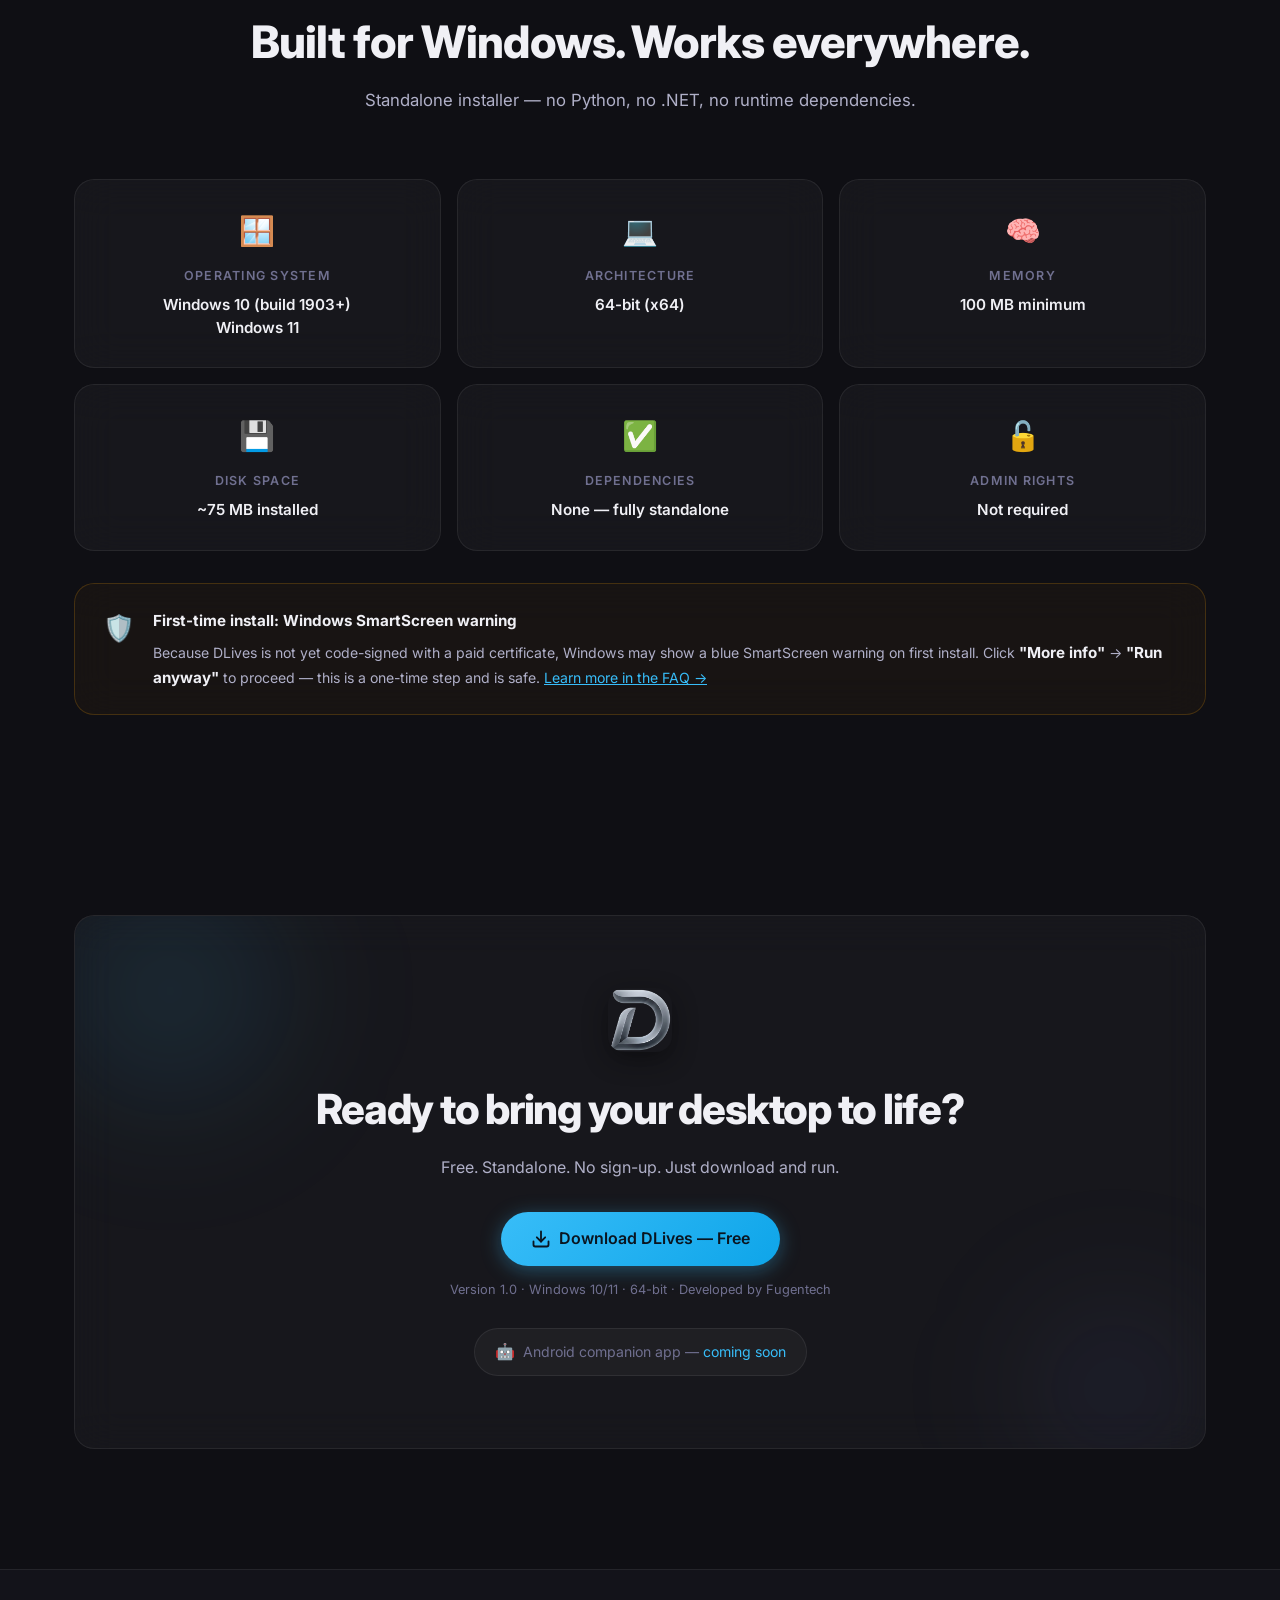
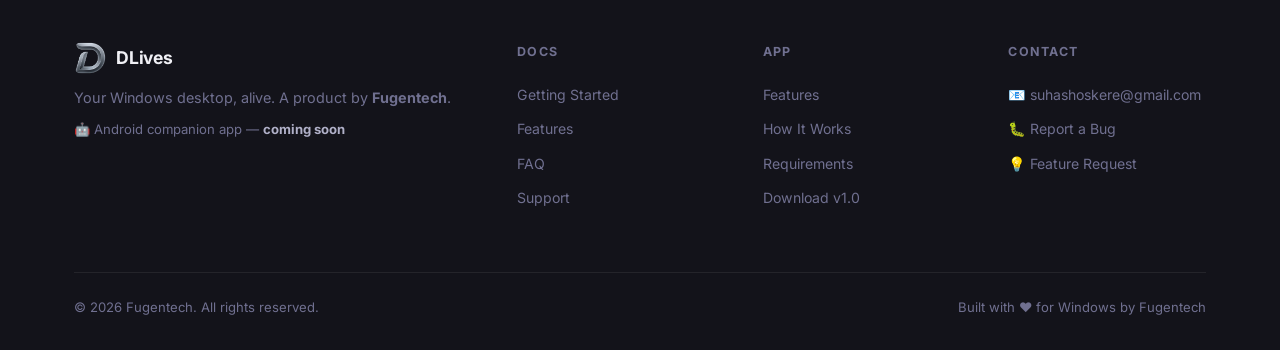
==== commit 075da8cd: "Update index.html" ====
--- a/website/index.html
+++ b/website/index.html
@@ -34,11 +34,12 @@
         <a href="docs/support.html" class="nav-link" id="nav-support">Support</a>
       </div>
       <a
-        href="assets/DLives_Setup_v1.0.exe"
-        download="DLives_Setup_v1.0.exe"
+        href="https://github.com/rootnode-rebels/Dlives/releases/tag/v1.0.0"
+        target="_blank"
+        rel="noopener noreferrer"
         class="btn btn-primary nav-cta"
         id="nav-download-btn"
-        aria-label="Download DLives for Windows"
+        aria-label="Download DLives for Windows from GitHub"
       >
         ⬇ Download
       </a>
@@ -54,7 +55,7 @@
       <a href="docs/getting-started.html" class="nav-mobile-link" id="mob-docs">Docs</a>
       <a href="docs/faq.html" class="nav-mobile-link" id="mob-faq">FAQ</a>
       <a href="docs/support.html" class="nav-mobile-link" id="mob-support">Support</a>
-      <a href="assets/DLives_Setup_v1.0.exe" download="DLives_Setup_v1.0.exe" class="btn btn-primary" id="mob-download-btn">⬇ Download for Windows</a>
+      <a href="https://github.com/rootnode-rebels/Dlives/releases/tag/v1.0.0" target="_blank" rel="noopener noreferrer" class="btn btn-primary" id="mob-download-btn">⬇ Download for Windows</a>
     </div>
   </nav>
 
@@ -88,8 +89,9 @@
 
         <div class="hero-actions" id="hero-actions">
           <a
-            href="assets/SanLives_Setup_v1.0.exe"
-            download="SanLives_Setup_v1.0.exe"
+            href="https://github.com/rootnode-rebels/Dlives/releases/tag/v1.0.0"
+            target="_blank"
+            rel="noopener noreferrer"
             class="btn btn-primary btn-lg"
             id="hero-download-btn"
           >
@@ -597,8 +599,9 @@
           <h2 class="cta-title">Ready to bring your desktop to life?</h2>
           <p class="cta-sub">Free. Standalone. No sign-up. Just download and run.</p>
           <a
-            href="assets/SanLives_Setup_v1.0.exe"
-            download="SanLives_Setup_v1.0.exe"
+            href="https://github.com/rootnode-rebels/Dlives/releases/tag/v1.0.0"
+            target="_blank"
+            rel="noopener noreferrer"
             class="btn btn-primary btn-lg"
             id="cta-download-btn"
           >
@@ -647,7 +650,7 @@
           <a href="#features" class="footer-link" id="footer-features">Features</a>
           <a href="#how-it-works" class="footer-link" id="footer-how">How It Works</a>
           <a href="#requirements" class="footer-link" id="footer-reqs">Requirements</a>
-          <a href="assets/SanLives_Setup_v1.0.exe" download="SanLives_Setup_v1.0.exe" class="footer-link" id="footer-download">Download v1.0</a>
+          <a href="https://github.com/rootnode-rebels/Dlives/releases/tag/v1.0.0" target="_blank" rel="noopener noreferrer" class="footer-link" id="footer-download">Download v1.0</a>
         </div>
 
         <div class="footer-links-group">
--- a/website/assets/css/style.css
+++ b/website/assets/css/style.css
@@ -0,0 +1,1061 @@
+/* ============================================================
+   San Lives — Website Stylesheet
+   Design: Dark glassmorphism, sky-blue accent, Inter font
+   Matches: app's own visual language exactly
+============================================================ */
+
+/* ── Design Tokens ──────────────────────────────────────── */
+:root {
+  --bg:           #0f0f14;
+  --bg-2:         #13131a;
+  --bg-3:         #1a1a24;
+  --glass-bg:     rgba(255, 255, 255, 0.035);
+  --glass-bg-2:   rgba(255, 255, 255, 0.06);
+  --glass-border: rgba(255, 255, 255, 0.07);
+  --glass-border-2: rgba(255, 255, 255, 0.12);
+  --accent:       #38bdf8;
+  --accent-dim:   #1e9ed6;
+  --accent-glow:  rgba(56, 189, 248, 0.22);
+  --accent-glow-2: rgba(56, 189, 248, 0.10);
+  --text-1:       #f0f0f5;
+  --text-2:       #b0b0c8;
+  --text-3:       #707090;
+  --danger:       #ef4444;
+  --success:      #22c55e;
+  --warning:      #f59e0b;
+  --radius-lg:    20px;
+  --radius-md:    14px;
+  --radius-sm:    10px;
+  --radius-pill:  9999px;
+  --shadow-glass: 0 8px 32px rgba(0, 0, 0, 0.5), 0 2px 8px rgba(0, 0, 0, 0.3);
+  --shadow-glow:  0 0 40px rgba(56, 189, 248, 0.18);
+  --transition:   0.3s cubic-bezier(0.4, 0, 0.2, 1);
+  --nav-h:        68px;
+}
+
+/* ── Reset & Base ───────────────────────────────────────── */
+*, *::before, *::after { box-sizing: border-box; margin: 0; padding: 0; }
+
+html {
+  scroll-behavior: smooth;
+  font-size: 16px;
+}
+
+body {
+  font-family: 'Inter', -apple-system, BlinkMacSystemFont, sans-serif;
+  background: var(--bg);
+  color: var(--text-1);
+  line-height: 1.6;
+  -webkit-font-smoothing: antialiased;
+  overflow-x: hidden;
+}
+
+img { max-width: 100%; height: auto; display: block; }
+a { color: inherit; text-decoration: none; }
+
+/* ── Utility: Container ─────────────────────────────────── */
+.container {
+  width: 100%;
+  max-width: 1180px;
+  margin: 0 auto;
+  padding: 0 24px;
+}
+
+/* ── Utility: Glass Card ────────────────────────────────── */
+.glass-card {
+  background: var(--glass-bg);
+  border: 1px solid var(--glass-border);
+  border-radius: var(--radius-lg);
+  backdrop-filter: blur(20px);
+  -webkit-backdrop-filter: blur(20px);
+}
+
+/* ── Utility: Accent gradient text ─────────────────────── */
+.accent-gradient {
+  background: linear-gradient(135deg, var(--accent), #818cf8 120%);
+  -webkit-background-clip: text;
+  -webkit-text-fill-color: transparent;
+  background-clip: text;
+}
+
+/* ── Utility: Buttons ──────────────────────────────────── */
+.btn {
+  display: inline-flex;
+  align-items: center;
+  gap: 8px;
+  padding: 11px 22px;
+  border-radius: var(--radius-pill);
+  font-family: 'Inter', sans-serif;
+  font-size: 0.925rem;
+  font-weight: 600;
+  cursor: pointer;
+  border: none;
+  transition: all var(--transition);
+  white-space: nowrap;
+  text-decoration: none;
+}
+
+.btn-primary {
+  background: linear-gradient(135deg, var(--accent), #0ea5e9);
+  color: #0a1520;
+  box-shadow: 0 4px 20px rgba(56, 189, 248, 0.35);
+}
+.btn-primary:hover {
+  transform: translateY(-2px);
+  box-shadow: 0 8px 32px rgba(56, 189, 248, 0.55);
+  filter: brightness(1.1);
+}
+.btn-primary:active { transform: translateY(0); }
+
+.btn-ghost {
+  background: var(--glass-bg);
+  color: var(--text-1);
+  border: 1px solid var(--glass-border-2);
+  backdrop-filter: blur(10px);
+}
+.btn-ghost:hover {
+  background: var(--glass-bg-2);
+  border-color: var(--accent);
+  color: var(--accent);
+  transform: translateY(-2px);
+}
+
+.btn-lg { padding: 14px 30px; font-size: 1rem; }
+
+.accent-link {
+  color: var(--accent);
+  text-decoration: underline;
+  transition: color var(--transition);
+}
+.accent-link:hover { color: #7dd3fc; }
+
+/* ── Section helpers ──────────────────────────────────── */
+.section { padding: 100px 0; }
+.section-dark { background: var(--bg-2); }
+
+.section-header {
+  text-align: center;
+  margin-bottom: 64px;
+}
+.section-eyebrow {
+  display: inline-block;
+  font-size: 0.8rem;
+  font-weight: 600;
+  letter-spacing: 0.12em;
+  text-transform: uppercase;
+  color: var(--accent);
+  background: var(--accent-glow-2);
+  border: 1px solid rgba(56,189,248,0.2);
+  border-radius: var(--radius-pill);
+  padding: 5px 14px;
+  margin-bottom: 18px;
+}
+.section-title {
+  font-size: clamp(1.9rem, 4vw, 2.8rem);
+  font-weight: 800;
+  line-height: 1.2;
+  color: var(--text-1);
+  margin-bottom: 16px;
+  letter-spacing: -0.02em;
+}
+.section-sub {
+  font-size: 1.05rem;
+  color: var(--text-2);
+  max-width: 560px;
+  margin: 0 auto;
+  line-height: 1.7;
+}
+
+/* ── Feature tag pill ─────────────────────────────────── */
+.feature-tag {
+  display: inline-flex;
+  align-items: center;
+  gap: 6px;
+  font-size: 0.8rem;
+  font-weight: 600;
+  text-transform: uppercase;
+  letter-spacing: 0.1em;
+  color: var(--accent);
+  background: var(--accent-glow-2);
+  border: 1px solid rgba(56,189,248,0.2);
+  border-radius: var(--radius-pill);
+  padding: 5px 14px;
+  margin-bottom: 16px;
+}
+
+/* ============================================================
+   NAVIGATION
+============================================================ */
+.nav {
+  position: fixed;
+  top: 0;
+  left: 0;
+  right: 0;
+  z-index: 1000;
+  background: rgba(15, 15, 20, 0.7);
+  backdrop-filter: blur(24px);
+  -webkit-backdrop-filter: blur(24px);
+  border-bottom: 1px solid var(--glass-border);
+  transition: background var(--transition);
+}
+.nav.scrolled {
+  background: rgba(15, 15, 20, 0.92);
+}
+
+.nav-inner {
+  max-width: 1180px;
+  margin: 0 auto;
+  padding: 0 24px;
+  height: var(--nav-h);
+  display: flex;
+  align-items: center;
+  gap: 32px;
+}
+
+.nav-logo {
+  display: flex;
+  align-items: center;
+  gap: 10px;
+  flex-shrink: 0;
+}
+.nav-logo-img {
+  width: 32px;
+  height: 32px;
+  border-radius: 8px;
+}
+.nav-logo-text {
+  font-size: 1.1rem;
+  font-weight: 700;
+  color: var(--text-1);
+  letter-spacing: -0.01em;
+}
+
+.nav-links {
+  display: flex;
+  align-items: center;
+  gap: 4px;
+  flex: 1;
+}
+.nav-link {
+  font-size: 0.9rem;
+  font-weight: 500;
+  color: var(--text-2);
+  padding: 8px 14px;
+  border-radius: var(--radius-sm);
+  transition: all var(--transition);
+}
+.nav-link:hover {
+  color: var(--text-1);
+  background: var(--glass-bg);
+}
+.nav-link.active {
+  color: var(--accent);
+  background: var(--accent-glow-2);
+  border: 1px solid rgba(56, 189, 248, 0.2);
+}
+
+.nav-cta { margin-left: auto; }
+
+.nav-hamburger {
+  display: none;
+  flex-direction: column;
+  gap: 5px;
+  padding: 8px;
+  background: none;
+  border: none;
+  cursor: pointer;
+  margin-left: auto;
+}
+.nav-hamburger span {
+  display: block;
+  width: 22px;
+  height: 2px;
+  background: var(--text-2);
+  border-radius: 2px;
+  transition: all var(--transition);
+}
+
+.nav-mobile {
+  display: none;
+  flex-direction: column;
+  gap: 4px;
+  padding: 12px 24px 20px;
+  border-top: 1px solid var(--glass-border);
+}
+.nav-mobile-link {
+  font-size: 1rem;
+  color: var(--text-2);
+  padding: 12px 0;
+  border-bottom: 1px solid var(--glass-border);
+  transition: color var(--transition);
+}
+.nav-mobile-link:hover { color: var(--accent); }
+.nav-mobile .btn { margin-top: 12px; width: 100%; justify-content: center; }
+
+/* ============================================================
+   HERO
+============================================================ */
+.hero {
+  position: relative;
+  padding-top: calc(var(--nav-h) + 80px);
+  padding-bottom: 80px;
+  overflow: hidden;
+  min-height: 100vh;
+  display: flex;
+  align-items: flex-start;
+}
+
+.hero-bg-grid {
+  position: absolute;
+  inset: 0;
+  background-image:
+    linear-gradient(rgba(56,189,248,0.03) 1px, transparent 1px),
+    linear-gradient(90deg, rgba(56,189,248,0.03) 1px, transparent 1px);
+  background-size: 60px 60px;
+  pointer-events: none;
+}
+
+.hero-orb {
+  position: absolute;
+  border-radius: 50%;
+  filter: blur(80px);
+  pointer-events: none;
+}
+.hero-orb-1 {
+  width: 600px; height: 600px;
+  background: radial-gradient(circle, rgba(56,189,248,0.12) 0%, transparent 70%);
+  top: -200px; left: 50%; transform: translateX(-50%);
+}
+.hero-orb-2 {
+  width: 400px; height: 400px;
+  background: radial-gradient(circle, rgba(129,140,248,0.08) 0%, transparent 70%);
+  bottom: 0; right: -100px;
+}
+.hero-orb-3 {
+  width: 300px; height: 300px;
+  background: radial-gradient(circle, rgba(56,189,248,0.06) 0%, transparent 70%);
+  bottom: 100px; left: -50px;
+}
+
+.hero-inner {
+  position: relative;
+  z-index: 1;
+  width: 100%;
+  max-width: 1180px;
+  margin: 0 auto;
+  padding: 0 24px;
+  display: flex;
+  flex-direction: column;
+  align-items: center;
+  text-align: center;
+}
+
+.hero-badge {
+  display: inline-flex;
+  align-items: center;
+  gap: 8px;
+  background: var(--glass-bg);
+  border: 1px solid var(--glass-border-2);
+  border-radius: var(--radius-pill);
+  padding: 6px 16px;
+  font-size: 0.82rem;
+  color: var(--text-2);
+  margin-bottom: 28px;
+  animation: fadeInDown 0.6s ease both;
+}
+.hero-badge-dot {
+  width: 7px; height: 7px;
+  border-radius: 50%;
+  background: var(--accent);
+  box-shadow: 0 0 8px var(--accent);
+  animation: pulse 2s ease infinite;
+}
+
+@keyframes pulse {
+  0%, 100% { opacity: 1; transform: scale(1); }
+  50% { opacity: 0.6; transform: scale(0.8); }
+}
+
+.hero-title {
+  font-size: clamp(2.6rem, 7vw, 5rem);
+  font-weight: 900;
+  line-height: 1.08;
+  letter-spacing: -0.04em;
+  margin-bottom: 24px;
+  animation: fadeInUp 0.7s ease 0.1s both;
+}
+
+.hero-sub {
+  font-size: clamp(1rem, 2vw, 1.2rem);
+  color: var(--text-2);
+  max-width: 560px;
+  line-height: 1.75;
+  margin-bottom: 36px;
+  animation: fadeInUp 0.7s ease 0.2s both;
+}
+
+.hero-actions {
+  display: flex;
+  gap: 14px;
+  flex-wrap: wrap;
+  justify-content: center;
+  margin-bottom: 16px;
+  animation: fadeInUp 0.7s ease 0.3s both;
+}
+
+.hero-note {
+  font-size: 0.8rem;
+  color: var(--text-3);
+  margin-bottom: 48px;
+  animation: fadeInUp 0.7s ease 0.35s both;
+}
+
+/* Hero pill mockup */
+.hero-pill-container {
+  display: flex;
+  flex-direction: column;
+  align-items: center;
+  gap: 8px;
+  margin-bottom: 36px;
+  animation: fadeInUp 0.8s ease 0.4s both;
+}
+
+.hero-pill {
+  display: inline-flex;
+  align-items: center;
+  gap: 14px;
+  background: rgba(15, 15, 20, 0.92);
+  border: 1px solid var(--glass-border-2);
+  border-radius: var(--radius-pill);
+  padding: 10px 22px;
+  backdrop-filter: blur(20px);
+  box-shadow: 0 4px 24px rgba(0,0,0,0.5), 0 0 0 1px rgba(56,189,248,0.08), var(--shadow-glow);
+  cursor: default;
+  transition: all 0.4s cubic-bezier(0.4, 0, 0.2, 1);
+}
+.hero-pill:hover {
+  box-shadow: 0 8px 40px rgba(0,0,0,0.6), 0 0 0 1px rgba(56,189,248,0.2), 0 0 60px rgba(56,189,248,0.22);
+  transform: scale(1.03);
+}
+
+.pill-dot { width: 8px; height: 8px; border-radius: 50%; flex-shrink: 0; }
+.pill-dot-accent {
+  background: var(--accent);
+  box-shadow: 0 0 8px var(--accent);
+  animation: pulse 2s ease infinite;
+}
+.pill-clock { font-size: 0.95rem; font-weight: 600; color: var(--text-1); font-variant-numeric: tabular-nums; }
+.pill-badges { display: flex; gap: 8px; }
+.pill-badge {
+  font-size: 0.75rem;
+  font-weight: 500;
+  color: var(--accent);
+  background: var(--accent-glow-2);
+  border: 1px solid rgba(56,189,248,0.15);
+  border-radius: var(--radius-pill);
+  padding: 2px 10px;
+}
+.pill-mute {
+  font-size: 0.9rem;
+  background: none;
+  border: none;
+  cursor: pointer;
+  opacity: 0.8;
+  transition: opacity var(--transition);
+}
+.pill-mute:hover { opacity: 1; }
+
+.pill-expand-hint {
+  display: flex;
+  align-items: center;
+  gap: 4px;
+  font-size: 0.75rem;
+  color: var(--text-3);
+  animation: bounce-y 2.5s ease infinite;
+}
+.pill-expand-hint svg { opacity: 0.6; }
+
+@keyframes bounce-y {
+  0%, 100% { transform: translateY(0); }
+  50% { transform: translateY(4px); }
+}
+
+/* Hero screenshot */
+.hero-screenshot-frame {
+  position: relative;
+  width: 100%;
+  max-width: 740px;
+  animation: fadeInUp 0.9s ease 0.5s both;
+}
+.hero-screenshot-glow {
+  position: absolute;
+  inset: -30px;
+  background: radial-gradient(ellipse at center, rgba(56,189,248,0.12) 0%, transparent 70%);
+  pointer-events: none;
+}
+.hero-screenshot-inner {
+  position: relative;
+  border: 1px solid var(--glass-border-2);
+  border-radius: var(--radius-lg);
+  overflow: hidden;
+  box-shadow: var(--shadow-glass), 0 0 60px rgba(56,189,248,0.08);
+  background: var(--bg-2);
+}
+.hero-screenshot-img {
+  width: 100%;
+  display: block;
+  border-radius: var(--radius-lg);
+}
+
+/* ============================================================
+   STATS BAR
+============================================================ */
+.stats-bar {
+  padding: 36px 0;
+  background: var(--bg-2);
+  border-top: 1px solid var(--glass-border);
+  border-bottom: 1px solid var(--glass-border);
+}
+
+.stats-grid {
+  display: flex;
+  align-items: center;
+  justify-content: center;
+  gap: 0;
+  flex-wrap: wrap;
+}
+
+.stat-item {
+  display: flex;
+  flex-direction: column;
+  align-items: center;
+  gap: 4px;
+  padding: 16px 48px;
+}
+.stat-number {
+  font-size: 2rem;
+  font-weight: 800;
+  color: var(--accent);
+  letter-spacing: -0.03em;
+}
+.stat-label {
+  font-size: 0.82rem;
+  color: var(--text-3);
+  font-weight: 500;
+  text-transform: uppercase;
+  letter-spacing: 0.08em;
+}
+.stat-divider {
+  width: 1px;
+  height: 48px;
+  background: var(--glass-border);
+}
+
+/* ============================================================
+   HOW IT WORKS
+============================================================ */
+.steps-grid {
+  display: flex;
+  align-items: stretch;
+  gap: 0;
+  margin-bottom: 56px;
+}
+
+.step-card {
+  flex: 1;
+  padding: 36px 28px;
+  position: relative;
+  transition: all var(--transition);
+}
+.step-card:hover {
+  background: var(--glass-bg-2);
+  border-color: rgba(56,189,248,0.2);
+  transform: translateY(-4px);
+  box-shadow: var(--shadow-glass), var(--shadow-glow);
+}
+
+.step-number {
+  font-size: 0.72rem;
+  font-weight: 700;
+  letter-spacing: 0.1em;
+  color: var(--accent);
+  opacity: 0.6;
+  margin-bottom: 16px;
+}
+.step-icon { font-size: 2rem; margin-bottom: 14px; }
+.step-title {
+  font-size: 1.1rem;
+  font-weight: 700;
+  color: var(--text-1);
+  margin-bottom: 10px;
+}
+.step-desc {
+  font-size: 0.9rem;
+  color: var(--text-2);
+  line-height: 1.65;
+}
+
+.step-arrow {
+  display: flex;
+  align-items: center;
+  padding: 0 12px;
+  font-size: 1.4rem;
+  color: var(--text-3);
+  flex-shrink: 0;
+  margin-top: -20px;
+}
+
+.triggers-section { text-align: center; }
+.triggers-title {
+  font-size: 0.85rem;
+  color: var(--text-3);
+  margin-bottom: 16px;
+  font-weight: 500;
+}
+.triggers-grid {
+  display: flex;
+  gap: 10px;
+  flex-wrap: wrap;
+  justify-content: center;
+}
+.trigger-chip {
+  display: inline-flex;
+  align-items: center;
+  gap: 6px;
+  background: var(--glass-bg);
+  border: 1px solid var(--glass-border);
+  border-radius: var(--radius-pill);
+  padding: 7px 16px;
+  font-size: 0.85rem;
+  color: var(--text-2);
+  transition: all var(--transition);
+}
+.trigger-chip:hover {
+  border-color: var(--accent);
+  color: var(--accent);
+  background: var(--accent-glow-2);
+}
+
+/* ============================================================
+   FEATURES
+============================================================ */
+.feature-row {
+  display: grid;
+  grid-template-columns: 1fr 1fr;
+  gap: 60px;
+  align-items: center;
+  margin-bottom: 90px;
+}
+.feature-row:last-child { margin-bottom: 0; }
+.feature-row-left .feature-content { order: 2; }
+.feature-row-left .feature-screenshot-wrap { order: 1; }
+
+.feature-content {}
+.feature-title {
+  font-size: clamp(1.5rem, 2.5vw, 2rem);
+  font-weight: 800;
+  color: var(--text-1);
+  line-height: 1.2;
+  margin-bottom: 14px;
+  letter-spacing: -0.02em;
+}
+.feature-desc {
+  font-size: 0.97rem;
+  color: var(--text-2);
+  line-height: 1.75;
+  margin-bottom: 20px;
+}
+.feature-bullets {
+  list-style: none;
+  display: flex;
+  flex-direction: column;
+  gap: 8px;
+}
+.feature-bullets li {
+  display: flex;
+  align-items: center;
+  gap: 10px;
+  font-size: 0.9rem;
+  color: var(--text-2);
+}
+.feature-bullets li::before {
+  content: '';
+  display: block;
+  width: 6px;
+  height: 6px;
+  border-radius: 50%;
+  background: var(--accent);
+  flex-shrink: 0;
+  box-shadow: 0 0 6px var(--accent);
+}
+
+.feature-screenshot-wrap {
+  position: relative;
+  border-radius: var(--radius-lg);
+}
+.feature-screenshot-glow {
+  position: absolute;
+  inset: -24px;
+  background: radial-gradient(ellipse at center, rgba(56,189,248,0.1) 0%, transparent 70%);
+  pointer-events: none;
+}
+.feature-screenshot {
+  width: 100%;
+  border-radius: var(--radius-lg);
+  border: 1px solid var(--glass-border-2);
+  box-shadow: var(--shadow-glass);
+  transition: all 0.4s ease;
+  position: relative;
+}
+.feature-screenshot-wrap:hover .feature-screenshot {
+  transform: translateY(-4px) scale(1.01);
+  box-shadow: var(--shadow-glass), 0 0 50px rgba(56,189,248,0.12);
+  border-color: rgba(56,189,248,0.2);
+}
+
+/* ============================================================
+   CONFIGURATOR
+============================================================ */
+.configurator-inner {
+  display: grid;
+  grid-template-columns: 1fr 1fr;
+  gap: 48px;
+  align-items: center;
+  padding: 48px;
+  overflow: hidden;
+}
+
+.configurator-title {
+  font-size: clamp(1.5rem, 2.5vw, 2rem);
+  font-weight: 800;
+  color: var(--text-1);
+  margin-bottom: 16px;
+  letter-spacing: -0.02em;
+  line-height: 1.2;
+}
+.configurator-desc {
+  font-size: 0.97rem;
+  color: var(--text-2);
+  line-height: 1.75;
+  margin-bottom: 24px;
+}
+.configurator-features {
+  display: flex;
+  flex-direction: column;
+  gap: 10px;
+}
+.config-feat {
+  display: flex;
+  align-items: center;
+  gap: 10px;
+  font-size: 0.9rem;
+  color: var(--text-2);
+}
+.config-feat-icon { font-size: 1.1rem; }
+
+.configurator-screenshot-wrap {
+  border-radius: var(--radius-md);
+  overflow: hidden;
+  border: 1px solid var(--glass-border-2);
+  box-shadow: var(--shadow-glass);
+}
+.configurator-screenshot { width: 100%; display: block; }
+
+/* ============================================================
+   NOTIFICATIONS
+============================================================ */
+.notif-inner {
+  display: grid;
+  grid-template-columns: 1fr 1fr;
+  gap: 60px;
+  align-items: center;
+}
+.notif-title {
+  font-size: clamp(1.5rem, 2.5vw, 2rem);
+  font-weight: 800;
+  color: var(--text-1);
+  margin-bottom: 16px;
+  letter-spacing: -0.02em;
+  line-height: 1.2;
+}
+.notif-desc {
+  font-size: 0.97rem;
+  color: var(--text-2);
+  line-height: 1.75;
+}
+.notif-screenshot-wrap {
+  border-radius: var(--radius-lg);
+  overflow: hidden;
+  border: 1px solid var(--glass-border-2);
+  box-shadow: var(--shadow-glass);
+}
+.notif-screenshot { width: 100%; display: block; }
+
+/* ============================================================
+   REQUIREMENTS
+============================================================ */
+.reqs-grid {
+  display: grid;
+  grid-template-columns: repeat(3, 1fr);
+  gap: 16px;
+  margin-bottom: 32px;
+}
+
+.req-card {
+  padding: 28px 24px;
+  text-align: center;
+  transition: all var(--transition);
+}
+.req-card:hover {
+  background: var(--glass-bg-2);
+  transform: translateY(-3px);
+  border-color: rgba(56,189,248,0.15);
+}
+
+.req-icon { font-size: 1.8rem; margin-bottom: 12px; }
+.req-label {
+  font-size: 0.78rem;
+  font-weight: 600;
+  text-transform: uppercase;
+  letter-spacing: 0.1em;
+  color: var(--text-3);
+  margin-bottom: 8px;
+}
+.req-value {
+  font-size: 0.95rem;
+  font-weight: 600;
+  color: var(--text-1);
+  line-height: 1.5;
+}
+
+.smartscreen-note {
+  display: flex;
+  align-items: flex-start;
+  gap: 18px;
+  padding: 24px 28px;
+  border-color: rgba(245, 158, 11, 0.2);
+  background: rgba(245, 158, 11, 0.04);
+}
+.smartscreen-icon { font-size: 1.6rem; flex-shrink: 0; }
+.smartscreen-content strong { color: var(--text-1); font-size: 0.95rem; }
+.smartscreen-content p {
+  font-size: 0.88rem;
+  color: var(--text-2);
+  line-height: 1.65;
+  margin-top: 6px;
+}
+
+/* ============================================================
+   CTA
+============================================================ */
+.cta-section { padding-bottom: 120px; }
+.cta-inner {
+  position: relative;
+  overflow: hidden;
+  text-align: center;
+  padding: 72px 48px;
+}
+.cta-orb {
+  position: absolute;
+  border-radius: 50%;
+  filter: blur(60px);
+  pointer-events: none;
+}
+.cta-orb-1 {
+  width: 350px; height: 350px;
+  background: radial-gradient(circle, rgba(56,189,248,0.15) 0%, transparent 70%);
+  top: -100px; left: -80px;
+}
+.cta-orb-2 {
+  width: 280px; height: 280px;
+  background: radial-gradient(circle, rgba(129,140,248,0.1) 0%, transparent 70%);
+  bottom: -80px; right: -50px;
+}
+
+.cta-icon {
+  width: 64px;
+  height: 64px;
+  border-radius: 16px;
+  margin: 0 auto 24px;
+  position: relative;
+  z-index: 1;
+  box-shadow: 0 8px 24px rgba(0,0,0,0.4);
+}
+.cta-title {
+  font-size: clamp(1.8rem, 4vw, 2.6rem);
+  font-weight: 800;
+  color: var(--text-1);
+  margin-bottom: 12px;
+  position: relative;
+  z-index: 1;
+  letter-spacing: -0.03em;
+}
+.cta-sub {
+  font-size: 1rem;
+  color: var(--text-2);
+  margin-bottom: 32px;
+  position: relative;
+  z-index: 1;
+}
+.cta-version {
+  font-size: 0.8rem;
+  color: var(--text-3);
+  margin-top: 14px;
+  position: relative;
+  z-index: 1;
+}
+.android-teaser {
+  display: inline-flex;
+  align-items: center;
+  gap: 8px;
+  margin-top: 28px;
+  padding: 10px 20px;
+  background: var(--glass-bg);
+  border: 1px solid var(--glass-border);
+  border-radius: var(--radius-pill);
+  font-size: 0.88rem;
+  color: var(--text-3);
+  position: relative;
+  z-index: 1;
+}
+.android-teaser-icon { font-size: 1rem; }
+.android-teaser em { color: var(--accent); font-style: normal; }
+
+/* ============================================================
+   FOOTER
+============================================================ */
+.footer {
+  background: var(--bg-2);
+  border-top: 1px solid var(--glass-border);
+  padding: 72px 0 32px;
+}
+
+.footer-top {
+  display: grid;
+  grid-template-columns: 2fr 1fr 1fr 1fr;
+  gap: 48px;
+  margin-bottom: 56px;
+}
+
+.footer-brand {}
+.footer-tagline {
+  font-size: 0.9rem;
+  color: var(--text-3);
+  margin-top: 12px;
+  margin-bottom: 10px;
+}
+.footer-android-note {
+  font-size: 0.82rem;
+  color: var(--text-3);
+}
+.footer-android-note strong { color: var(--text-2); }
+
+.footer-group-title {
+  font-size: 0.78rem;
+  font-weight: 700;
+  text-transform: uppercase;
+  letter-spacing: 0.1em;
+  color: var(--text-3);
+  margin-bottom: 16px;
+}
+.footer-links-group {
+  display: flex;
+  flex-direction: column;
+}
+.footer-link {
+  font-size: 0.88rem;
+  color: var(--text-3);
+  padding: 6px 0;
+  transition: color var(--transition);
+}
+.footer-link:hover { color: var(--accent); }
+
+.footer-bottom {
+  border-top: 1px solid var(--glass-border);
+  padding-top: 24px;
+  display: flex;
+  justify-content: space-between;
+  align-items: center;
+  flex-wrap: wrap;
+  gap: 8px;
+}
+.footer-copy, .footer-tech {
+  font-size: 0.82rem;
+  color: var(--text-3);
+}
+
+/* ============================================================
+   ANIMATIONS
+============================================================ */
+@keyframes fadeInDown {
+  from { opacity: 0; transform: translateY(-16px); }
+  to { opacity: 1; transform: translateY(0); }
+}
+@keyframes fadeInUp {
+  from { opacity: 0; transform: translateY(20px); }
+  to { opacity: 1; transform: translateY(0); }
+}
+@keyframes fadeIn {
+  from { opacity: 0; }
+  to { opacity: 1; }
+}
+
+/* Scroll-reveal (JS adds .visible) */
+.reveal {
+  opacity: 0;
+  transform: translateY(28px);
+  transition: opacity 0.7s ease, transform 0.7s ease;
+}
+.reveal.visible {
+  opacity: 1;
+  transform: translateY(0);
+}
+
+/* ============================================================
+   RESPONSIVE
+============================================================ */
+@media (max-width: 960px) {
+  .feature-row {
+    grid-template-columns: 1fr;
+    gap: 36px;
+    margin-bottom: 64px;
+  }
+  .feature-row-left .feature-content { order: 1; }
+  .feature-row-left .feature-screenshot-wrap { order: 2; }
+
+  .configurator-inner {
+    grid-template-columns: 1fr;
+    padding: 32px;
+  }
+  .notif-inner { grid-template-columns: 1fr; }
+  .footer-top { grid-template-columns: 1fr 1fr; }
+  .reqs-grid { grid-template-columns: repeat(2, 1fr); }
+  .steps-grid { flex-direction: column; }
+  .step-arrow { transform: rotate(90deg); text-align: center; margin: 0 auto; }
+}
+
+@media (max-width: 768px) {
+  .nav-links, .nav-cta { display: none; }
+  .nav-hamburger { display: flex; }
+  .nav-mobile.open { display: flex; }
+
+  .hero { padding-top: calc(var(--nav-h) + 48px); padding-bottom: 48px; }
+  .hero-title { font-size: 2.4rem; }
+  .section { padding: 72px 0; }
+  .section-title { font-size: 1.8rem; }
+  .stats-grid { gap: 0; }
+  .stat-item { padding: 16px 24px; }
+  .stat-divider { display: none; }
+  .footer-top { grid-template-columns: 1fr; gap: 32px; }
+  .footer-bottom { flex-direction: column; text-align: center; }
+  .reqs-grid { grid-template-columns: 1fr 1fr; }
+  .cta-inner { padding: 48px 24px; }
+}
+
+@media (max-width: 480px) {
+  .hero-actions { flex-direction: column; align-items: stretch; }
+  .hero-actions .btn { justify-content: center; }
+  .reqs-grid { grid-template-columns: 1fr; }
+  .triggers-grid { flex-direction: column; align-items: center; }
+  .stat-item { padding: 12px 16px; }
+}
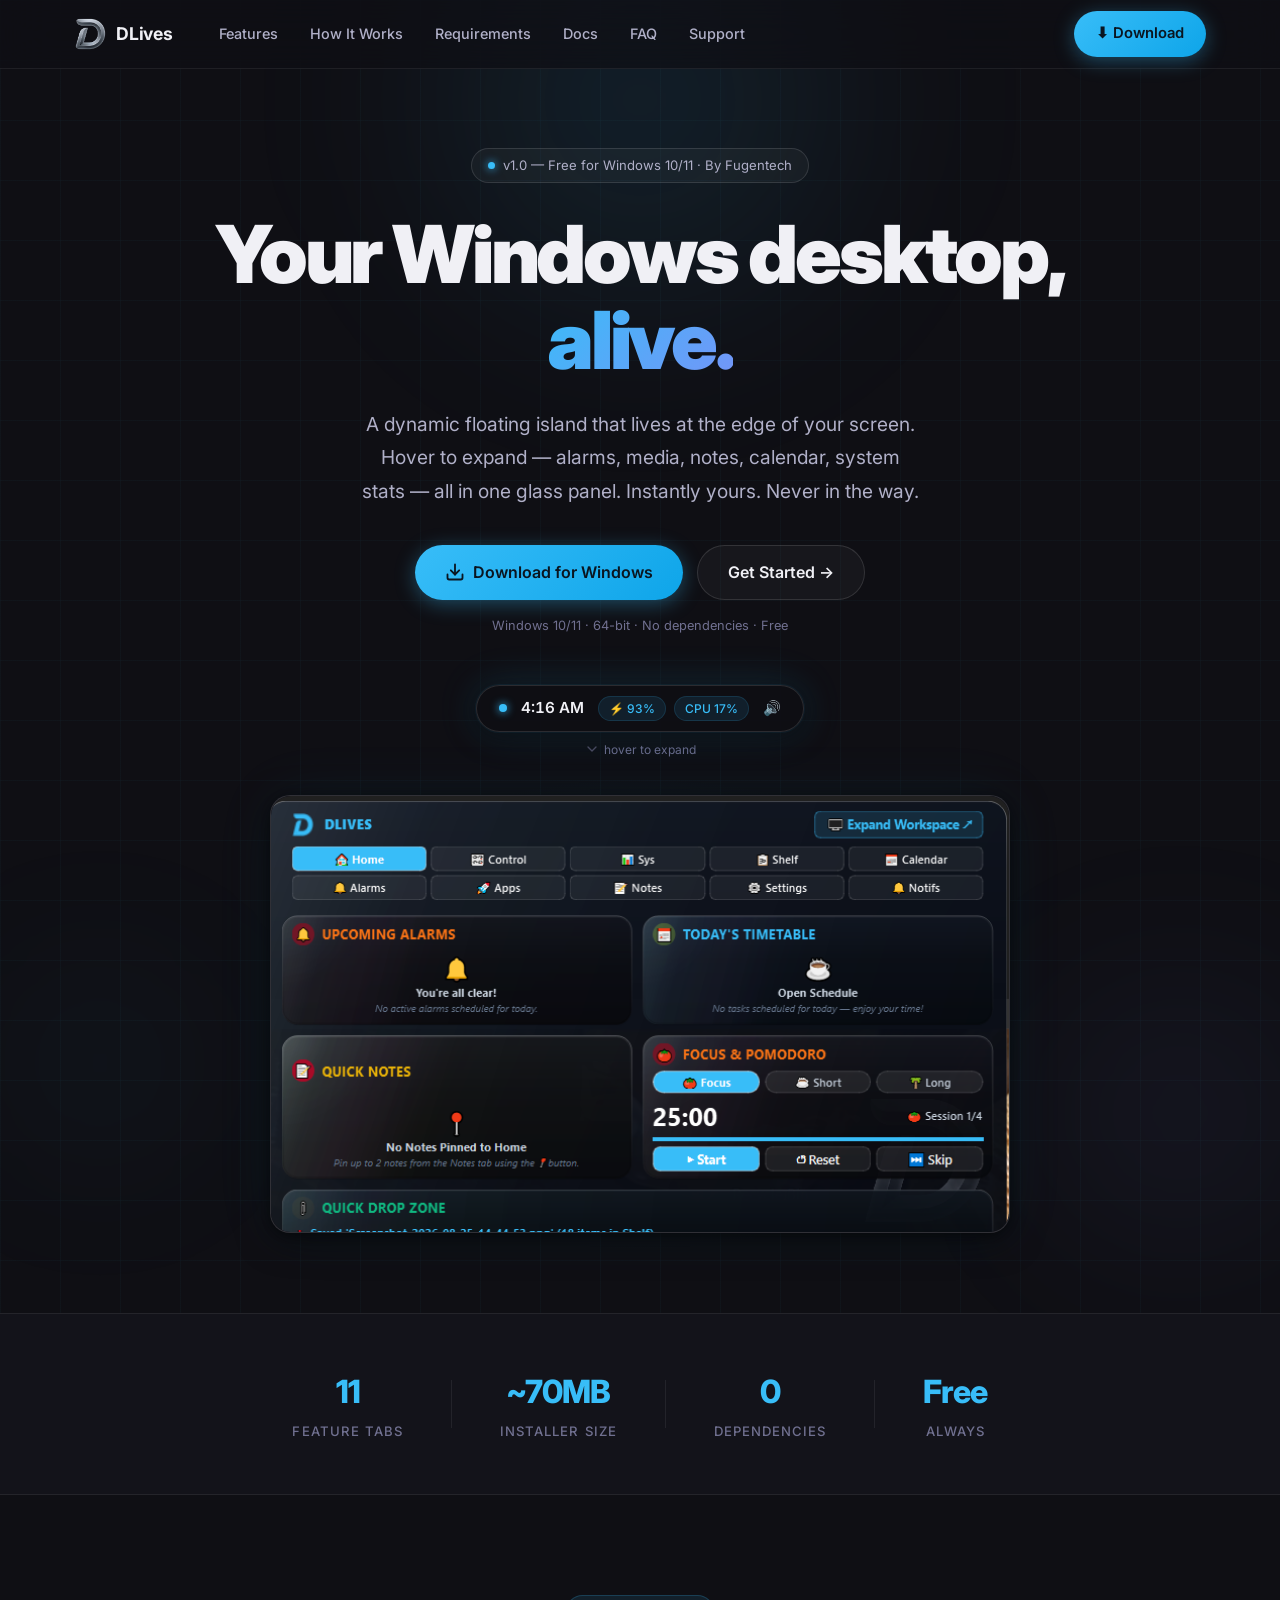
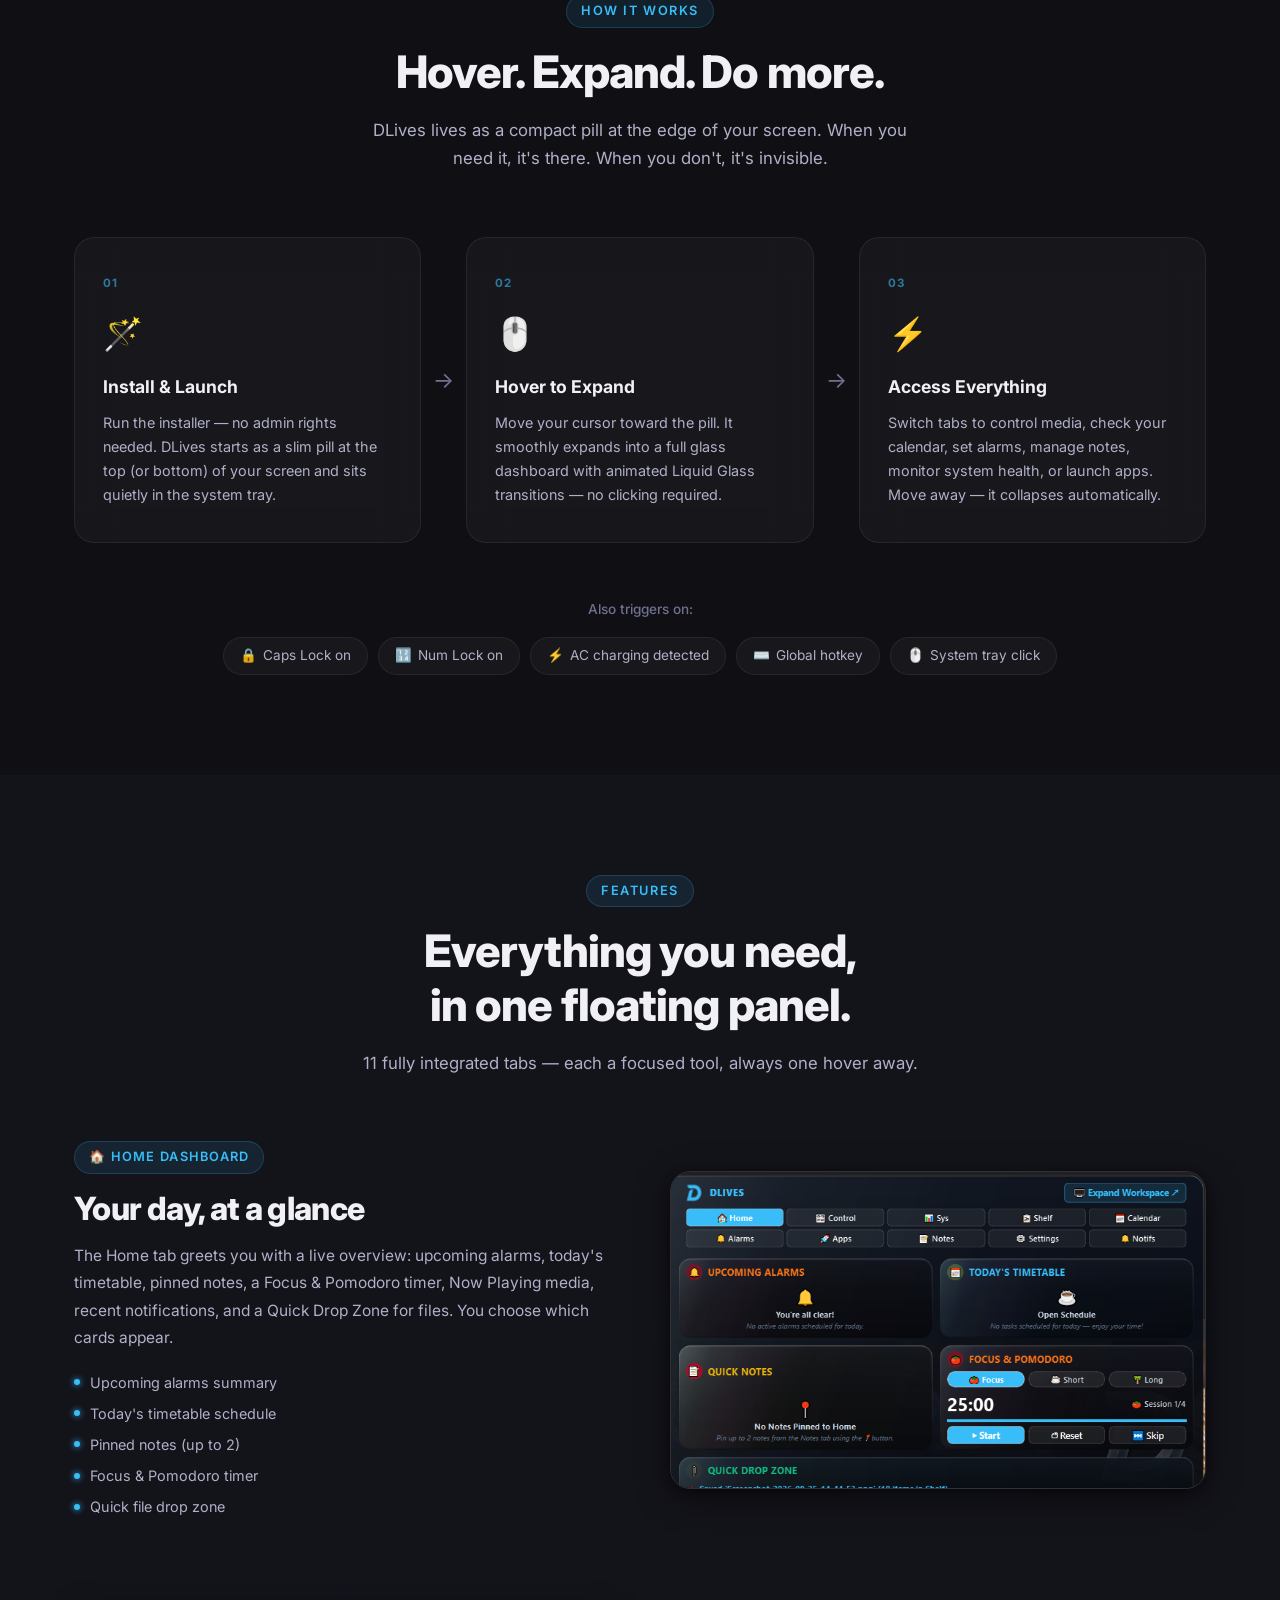
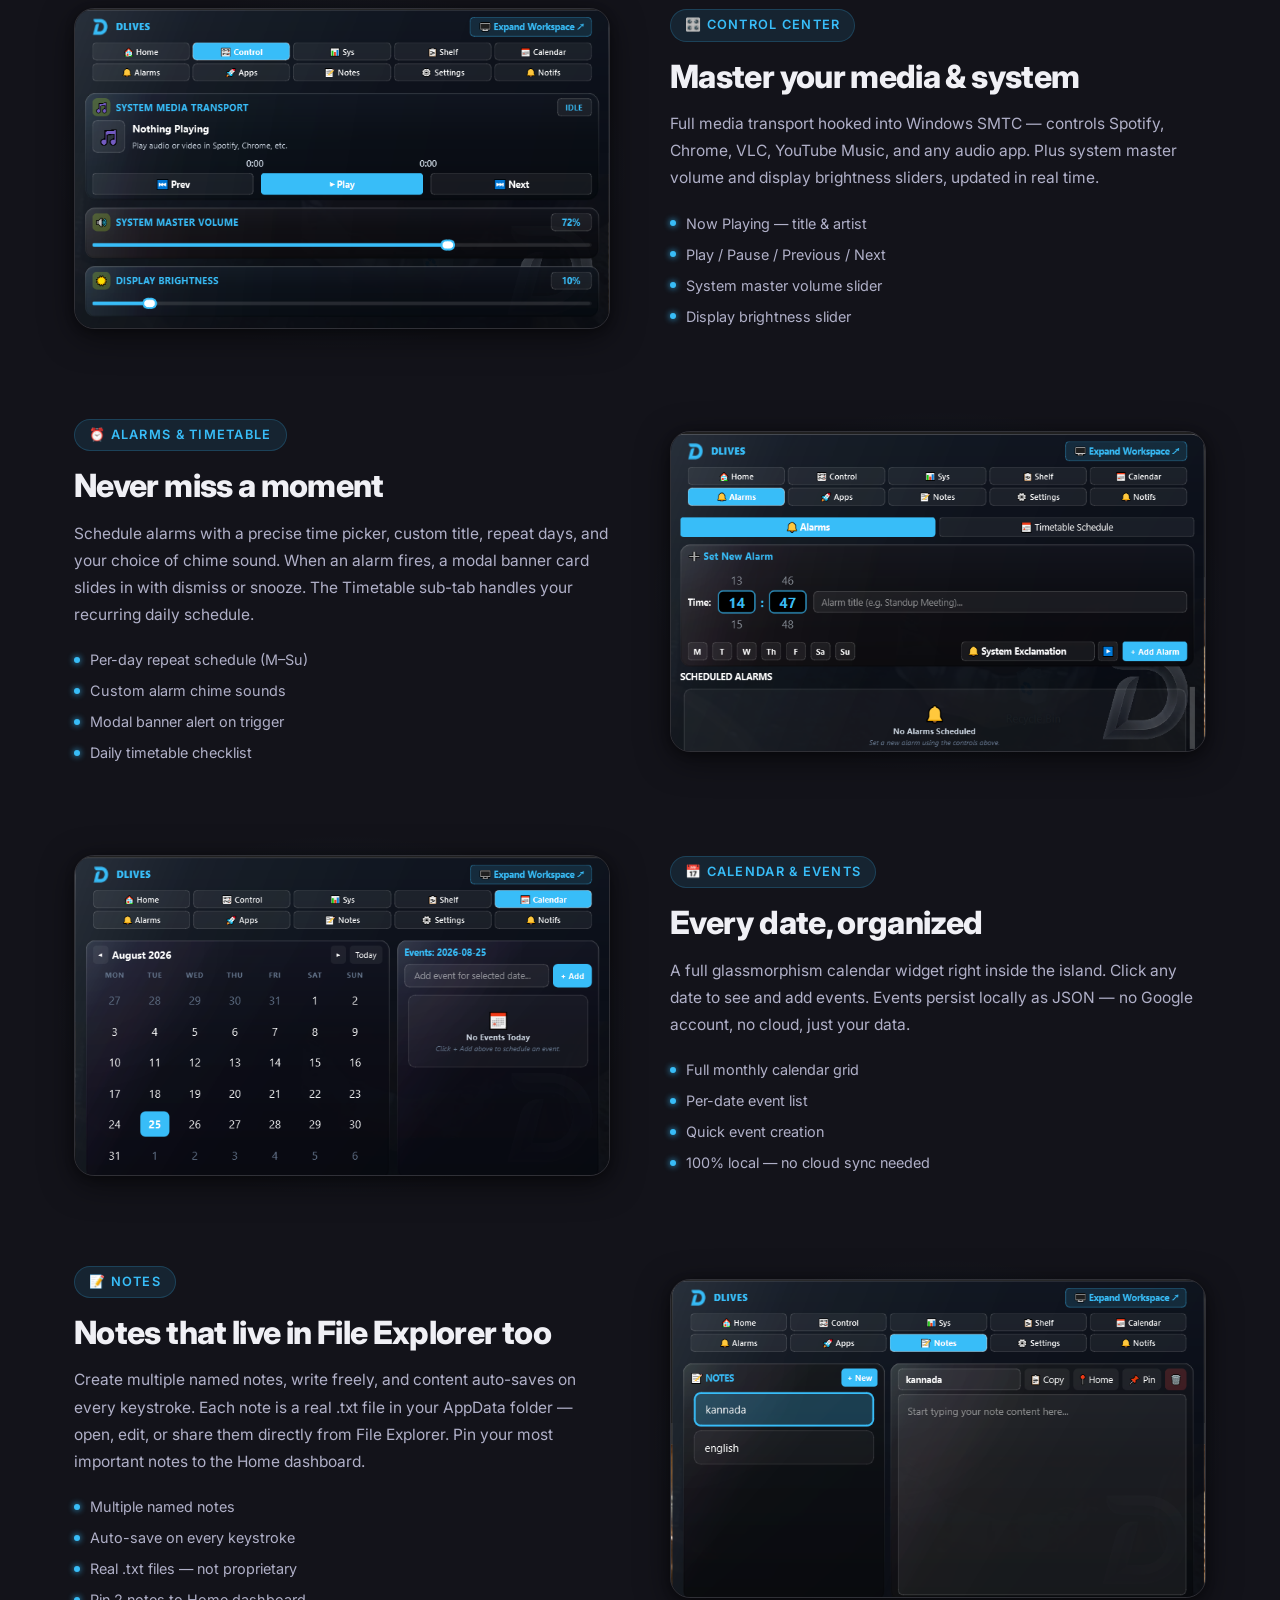
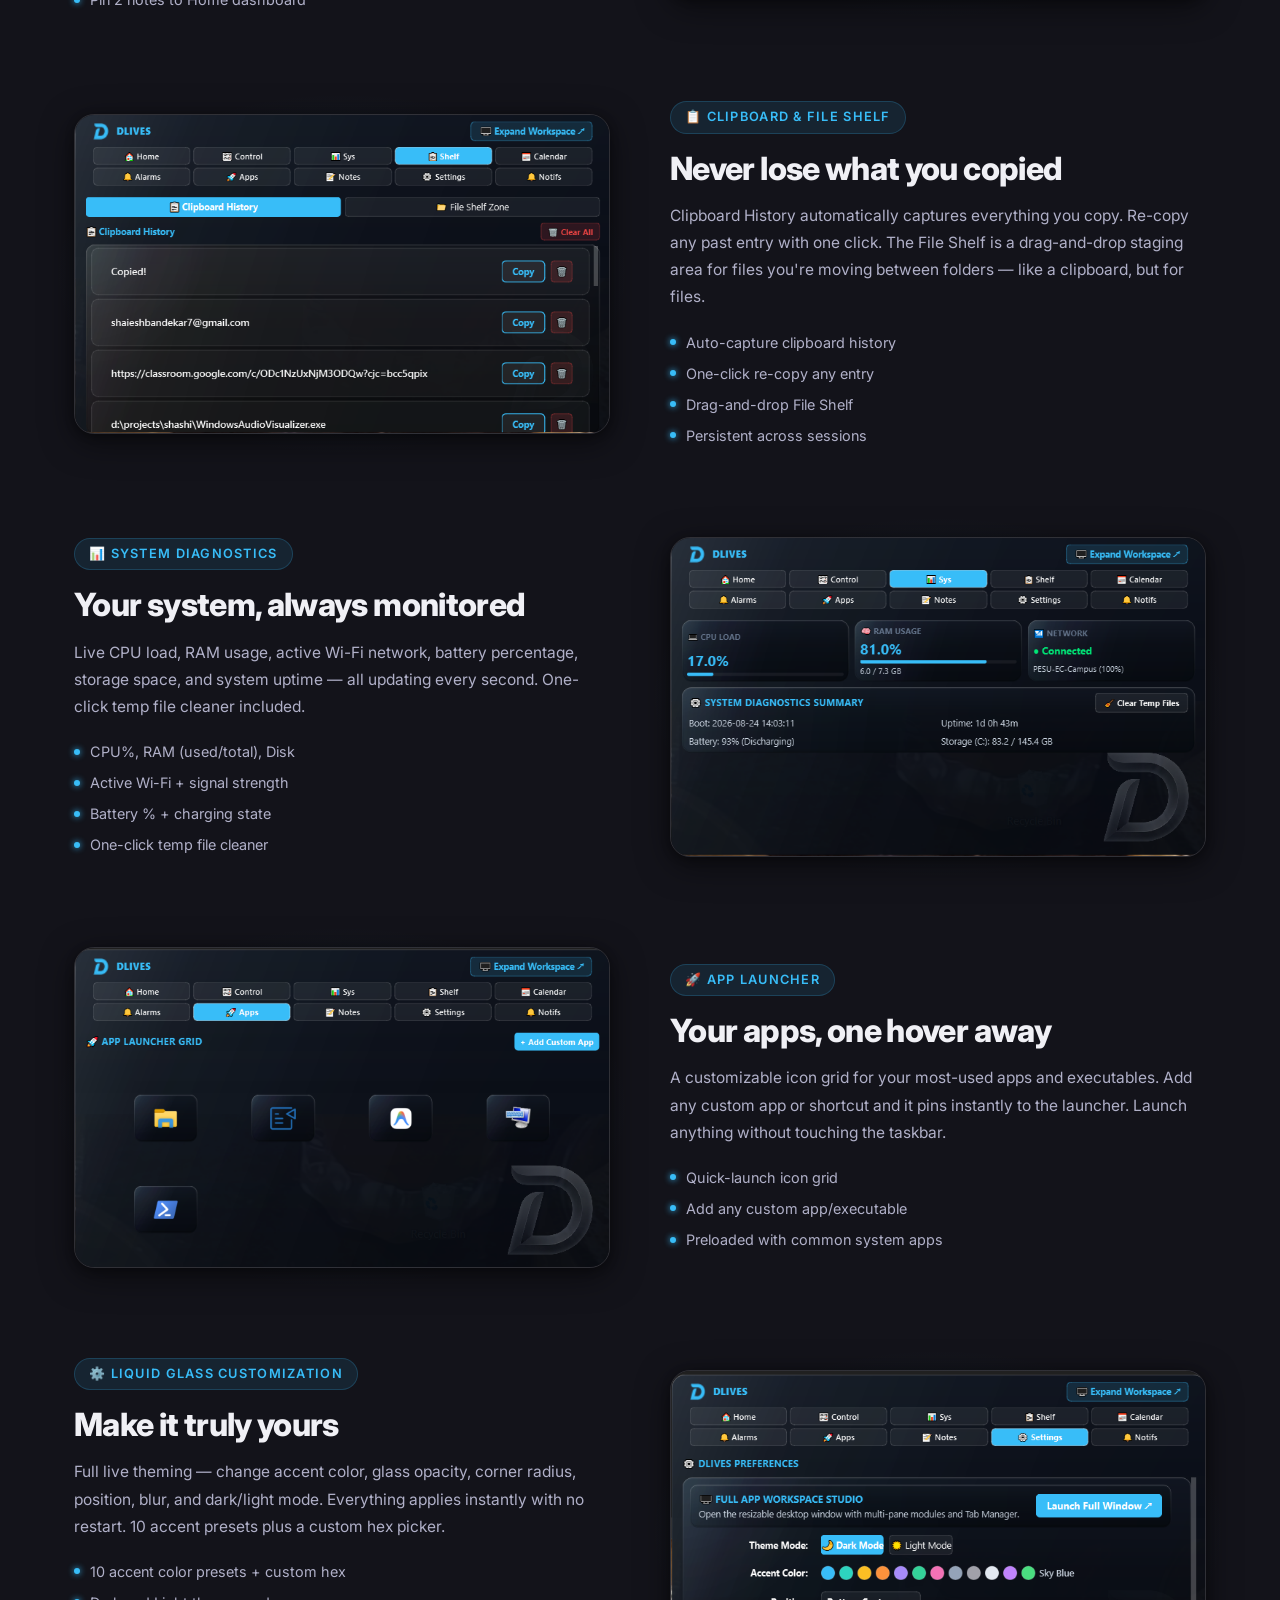
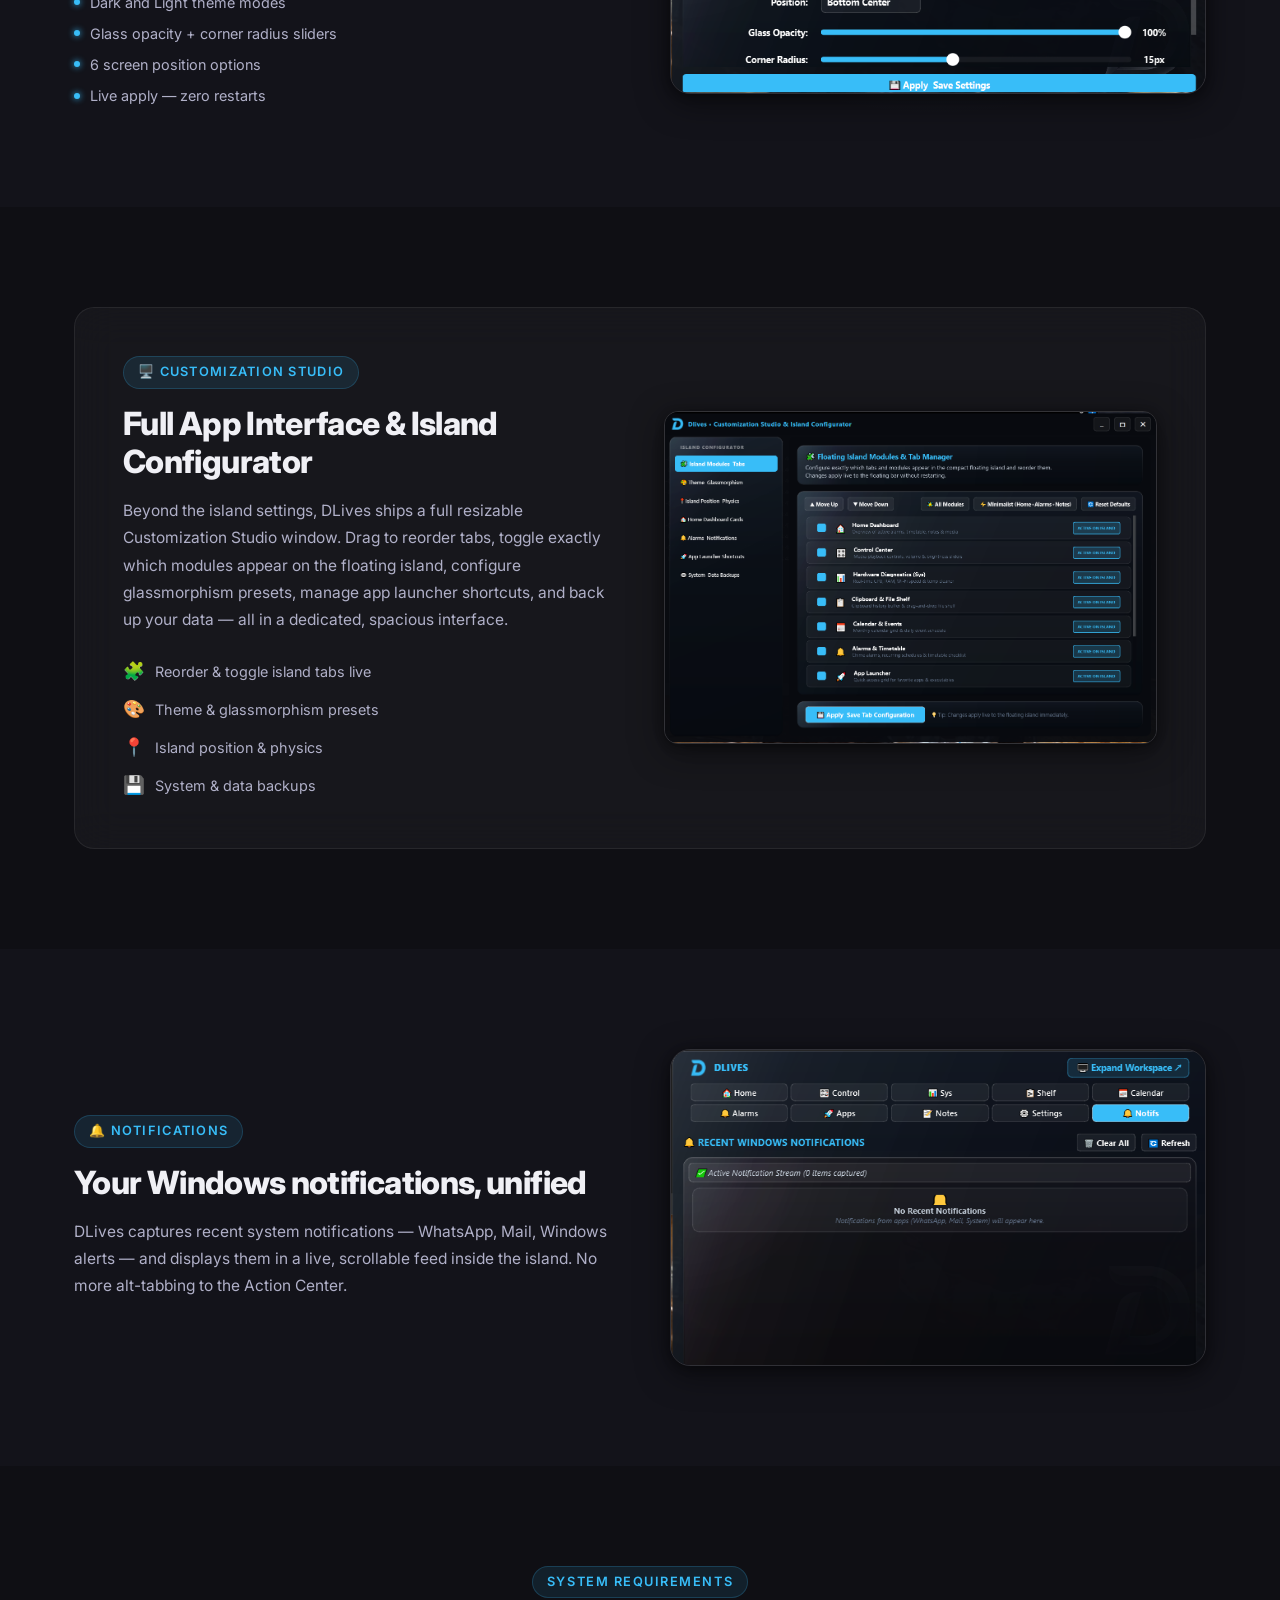
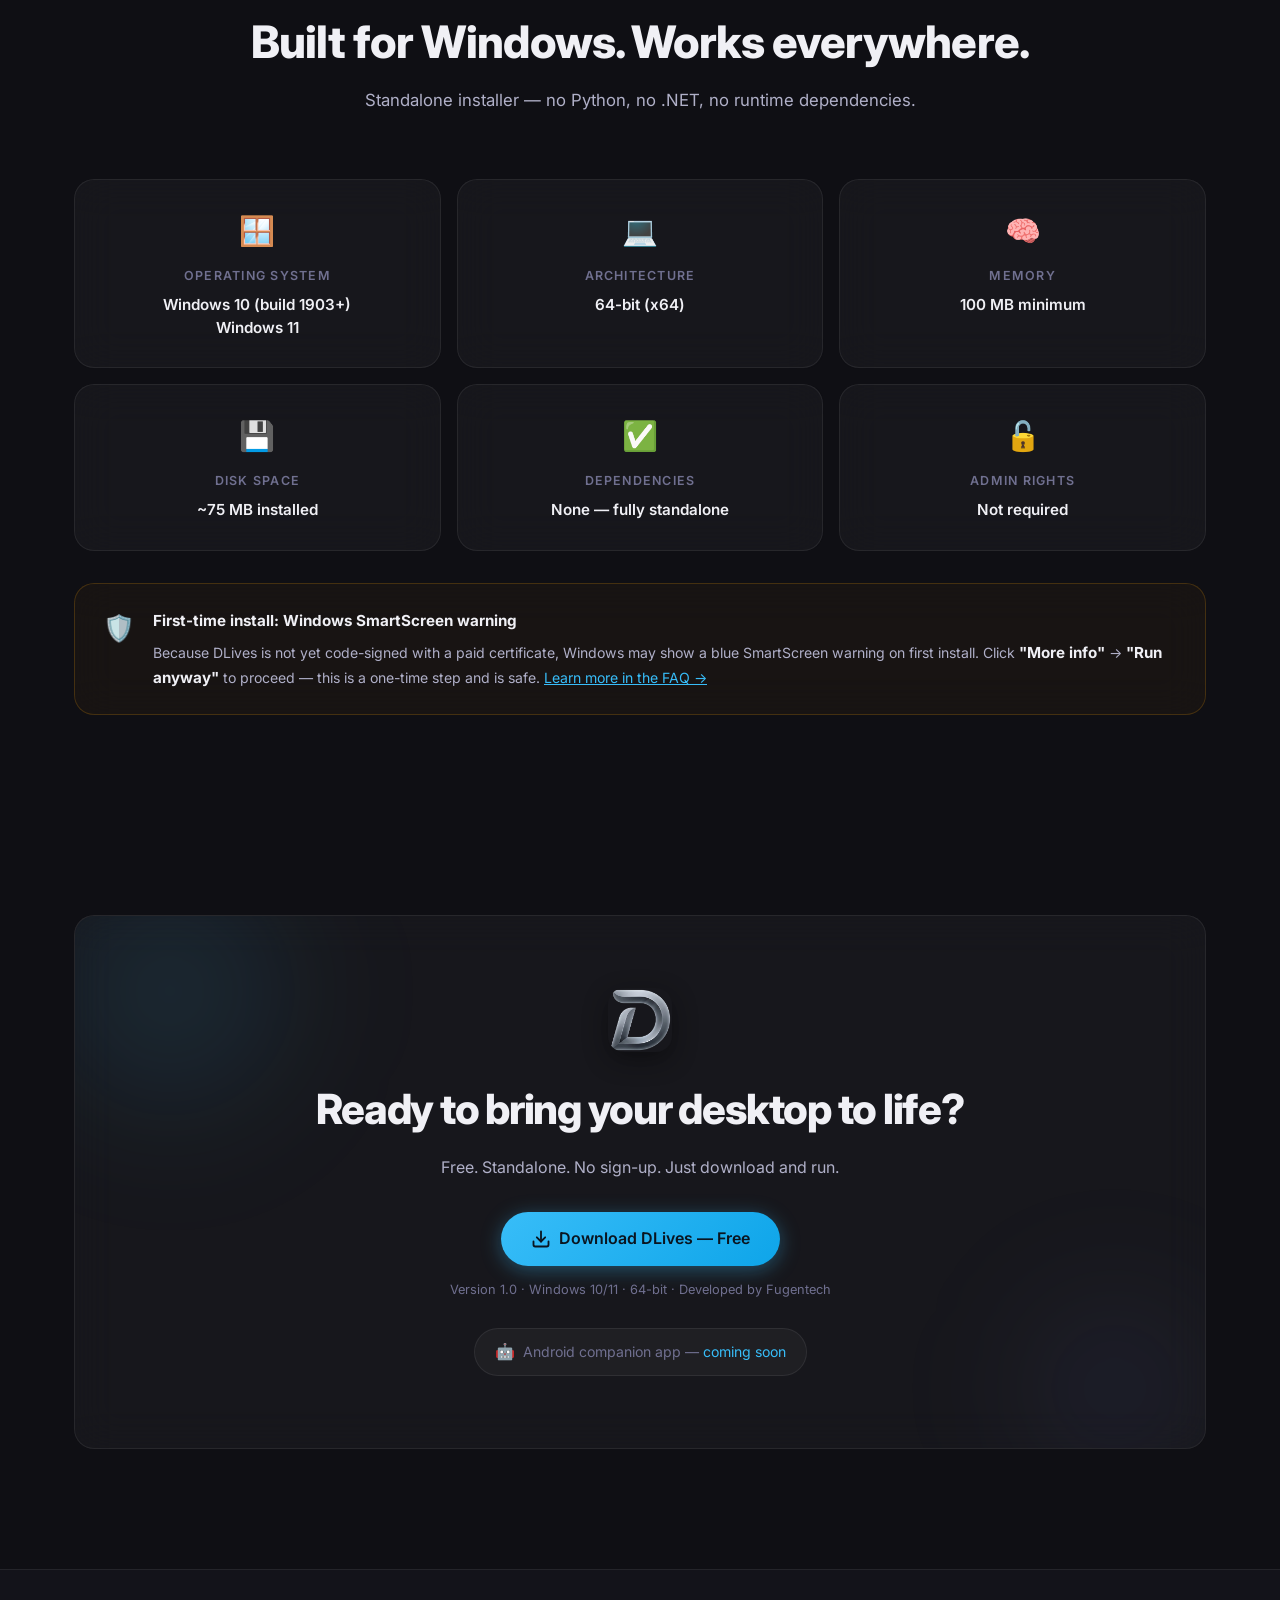
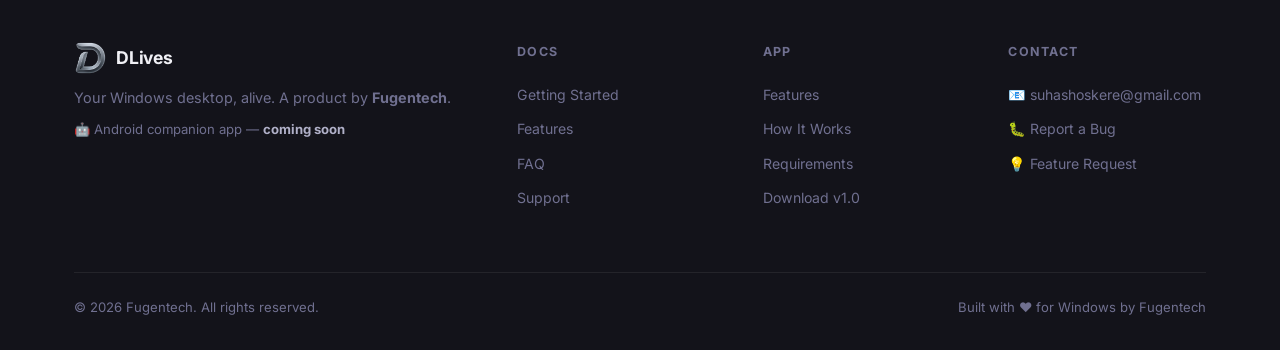
==== commit 7b8cd780: "Update index.html" ====
--- a/website/index.html
+++ b/website/index.html
@@ -1,6 +1,7 @@
 <!DOCTYPE html>
 <html lang="en">
 <head>
+  <meta name="google-site-verification" content="4PdrP9Qb11kyqP3H3FTzKy5b_yDXfrxK6AtDgcOV9DU" />
   <meta charset="UTF-8" />
   <meta name="viewport" content="width=device-width, initial-scale=1.0" />
   <title>DLives — Your Windows Desktop, Alive</title>
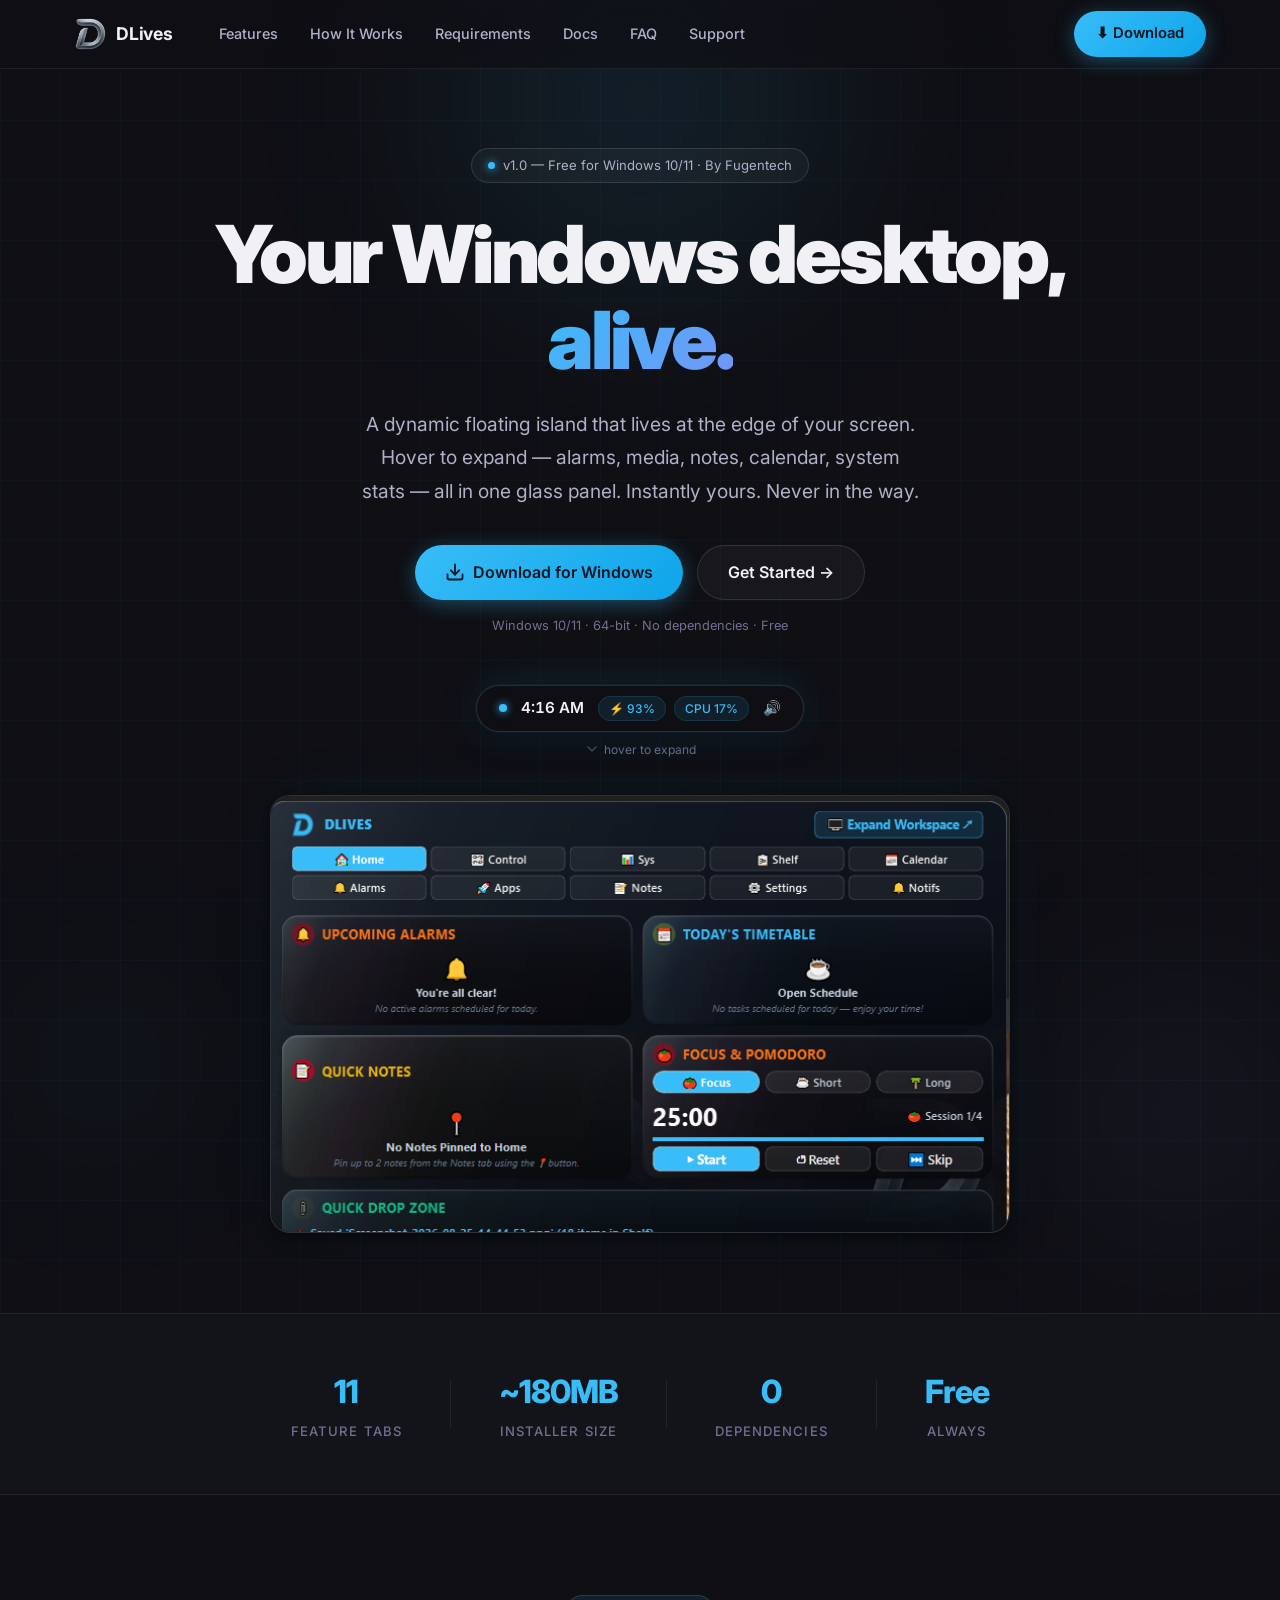
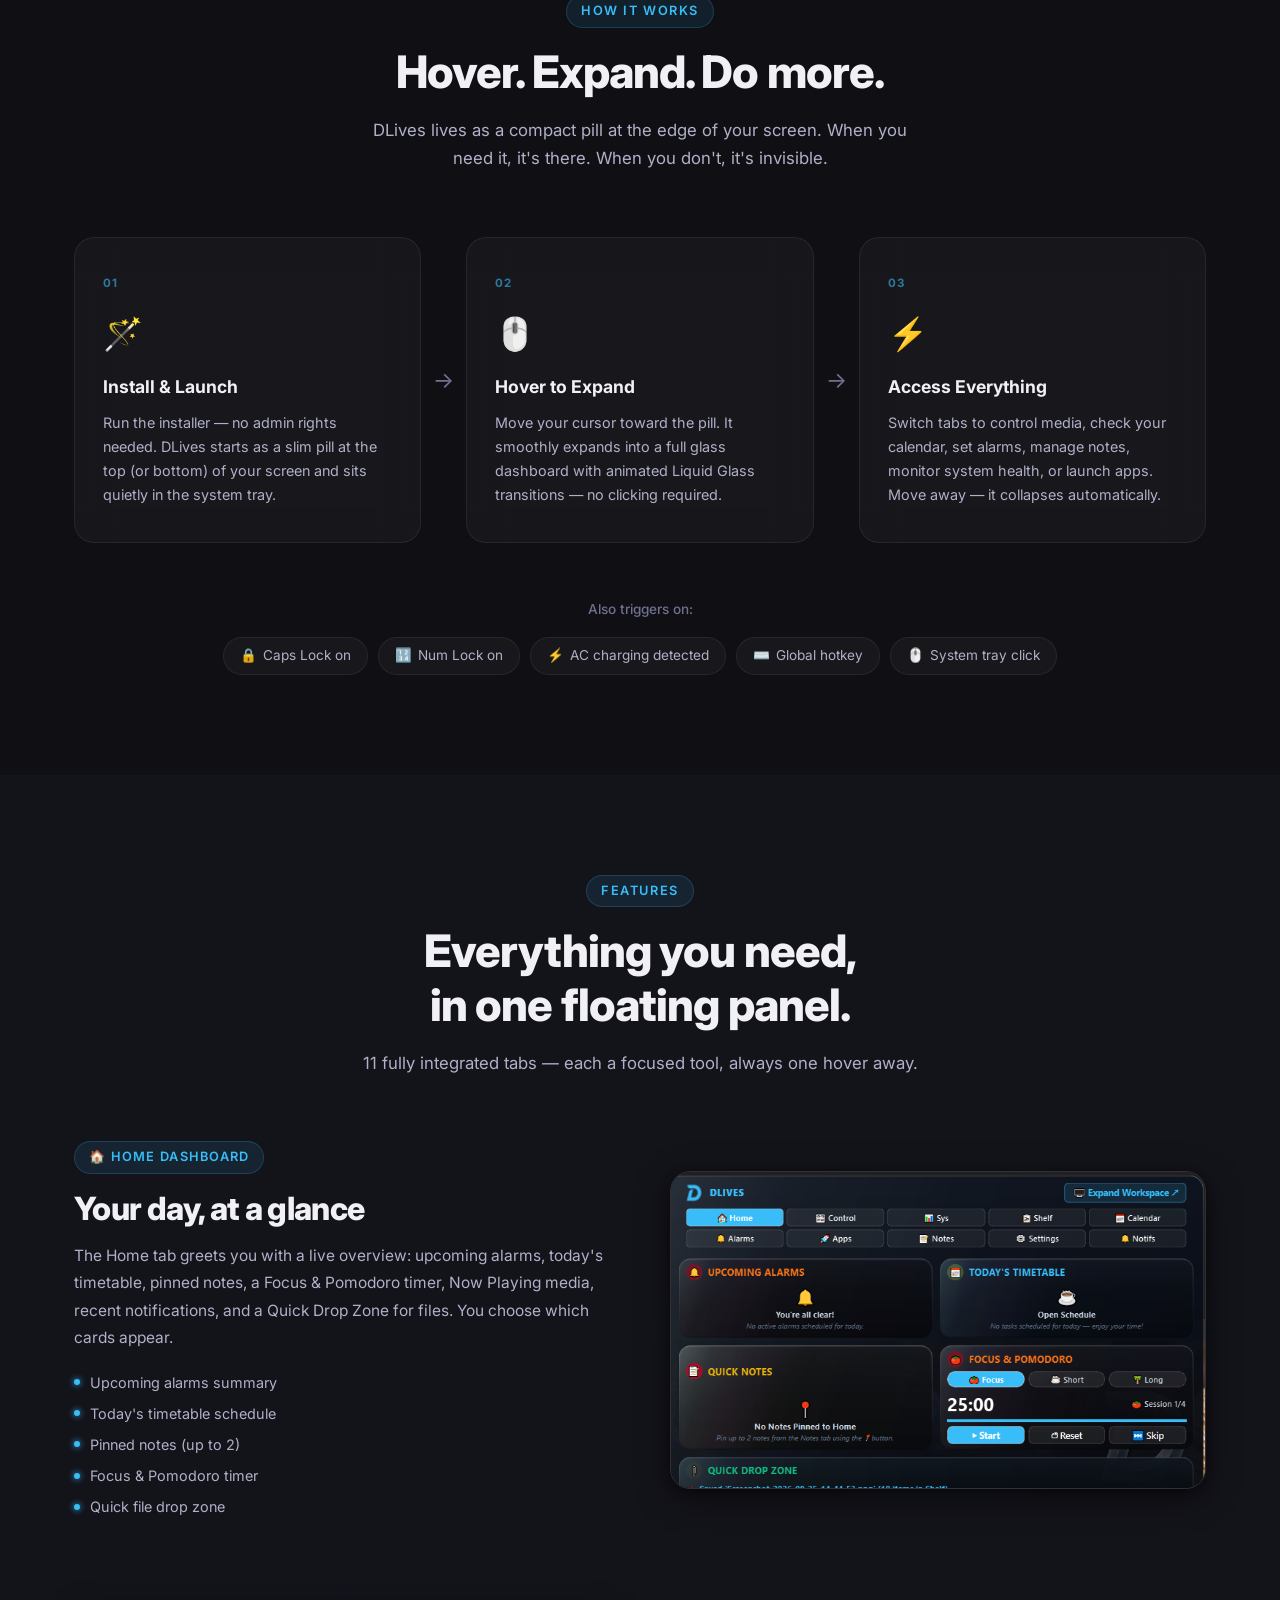
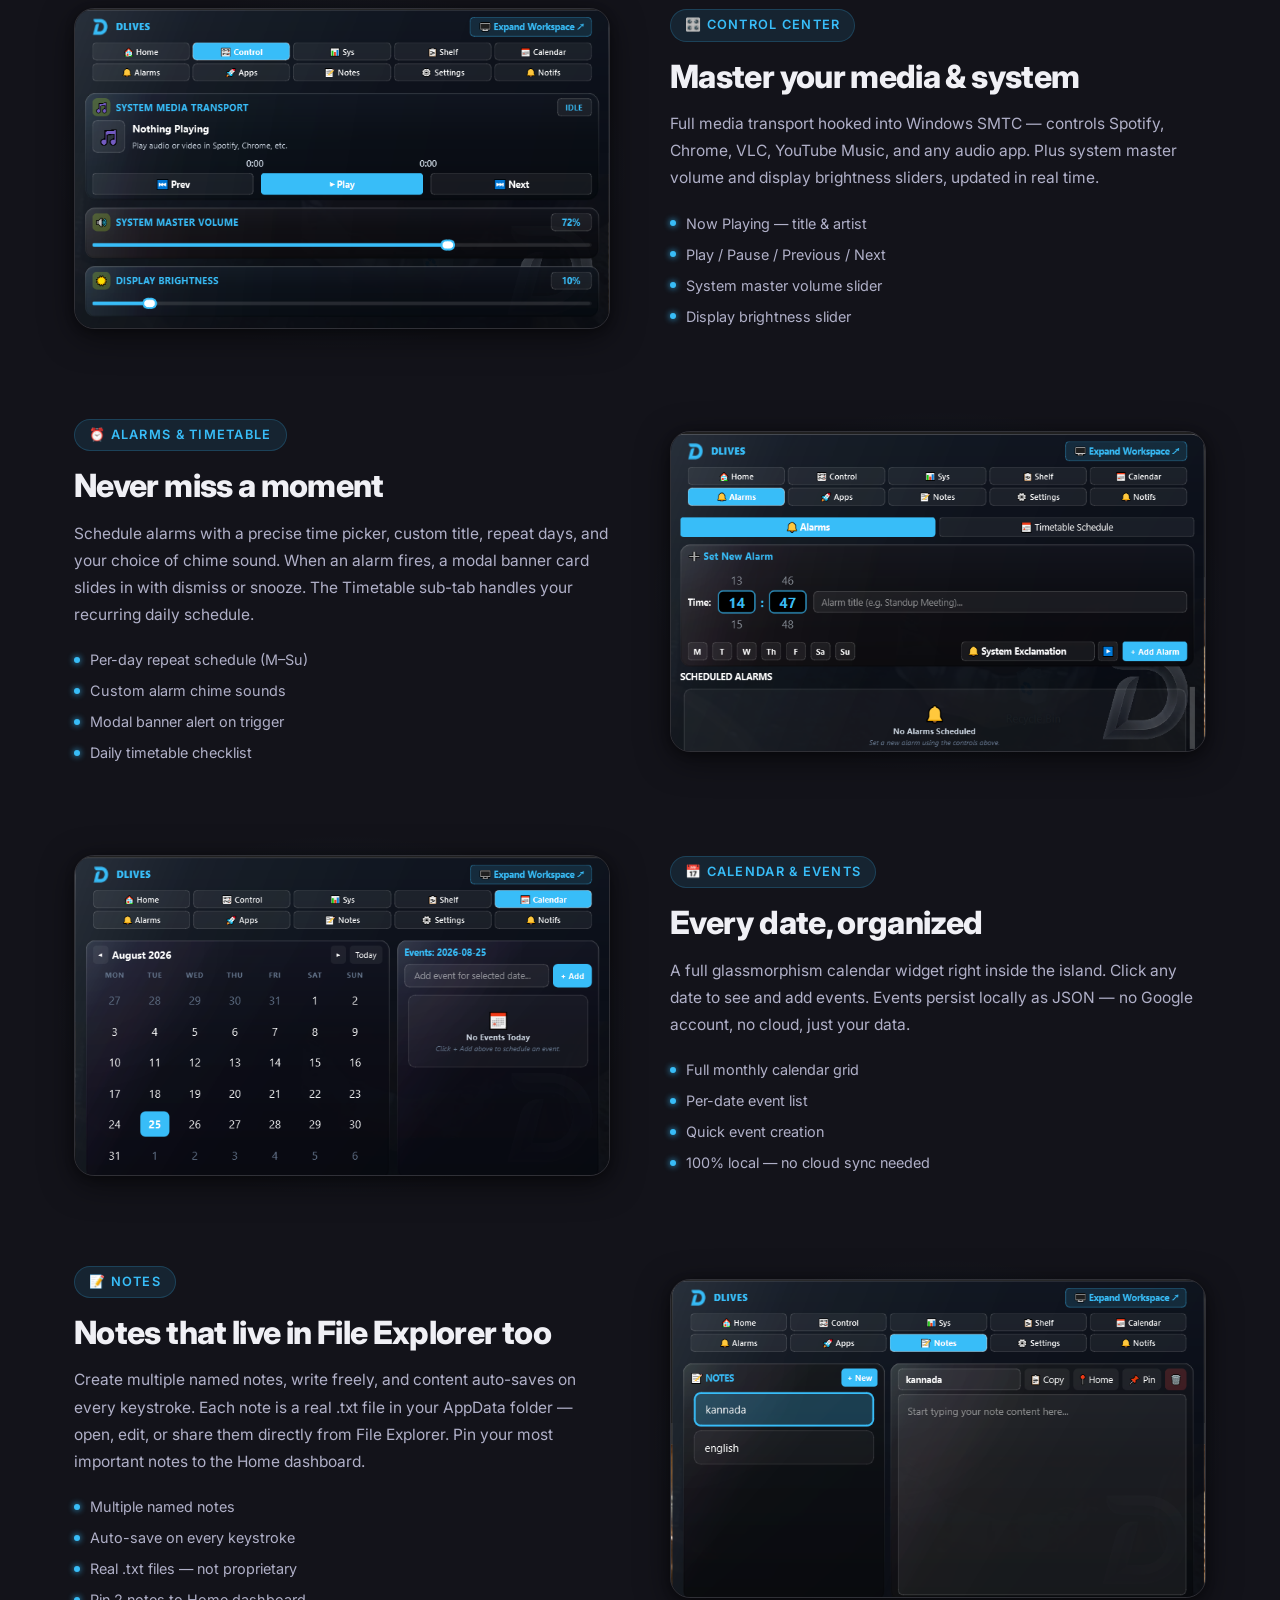
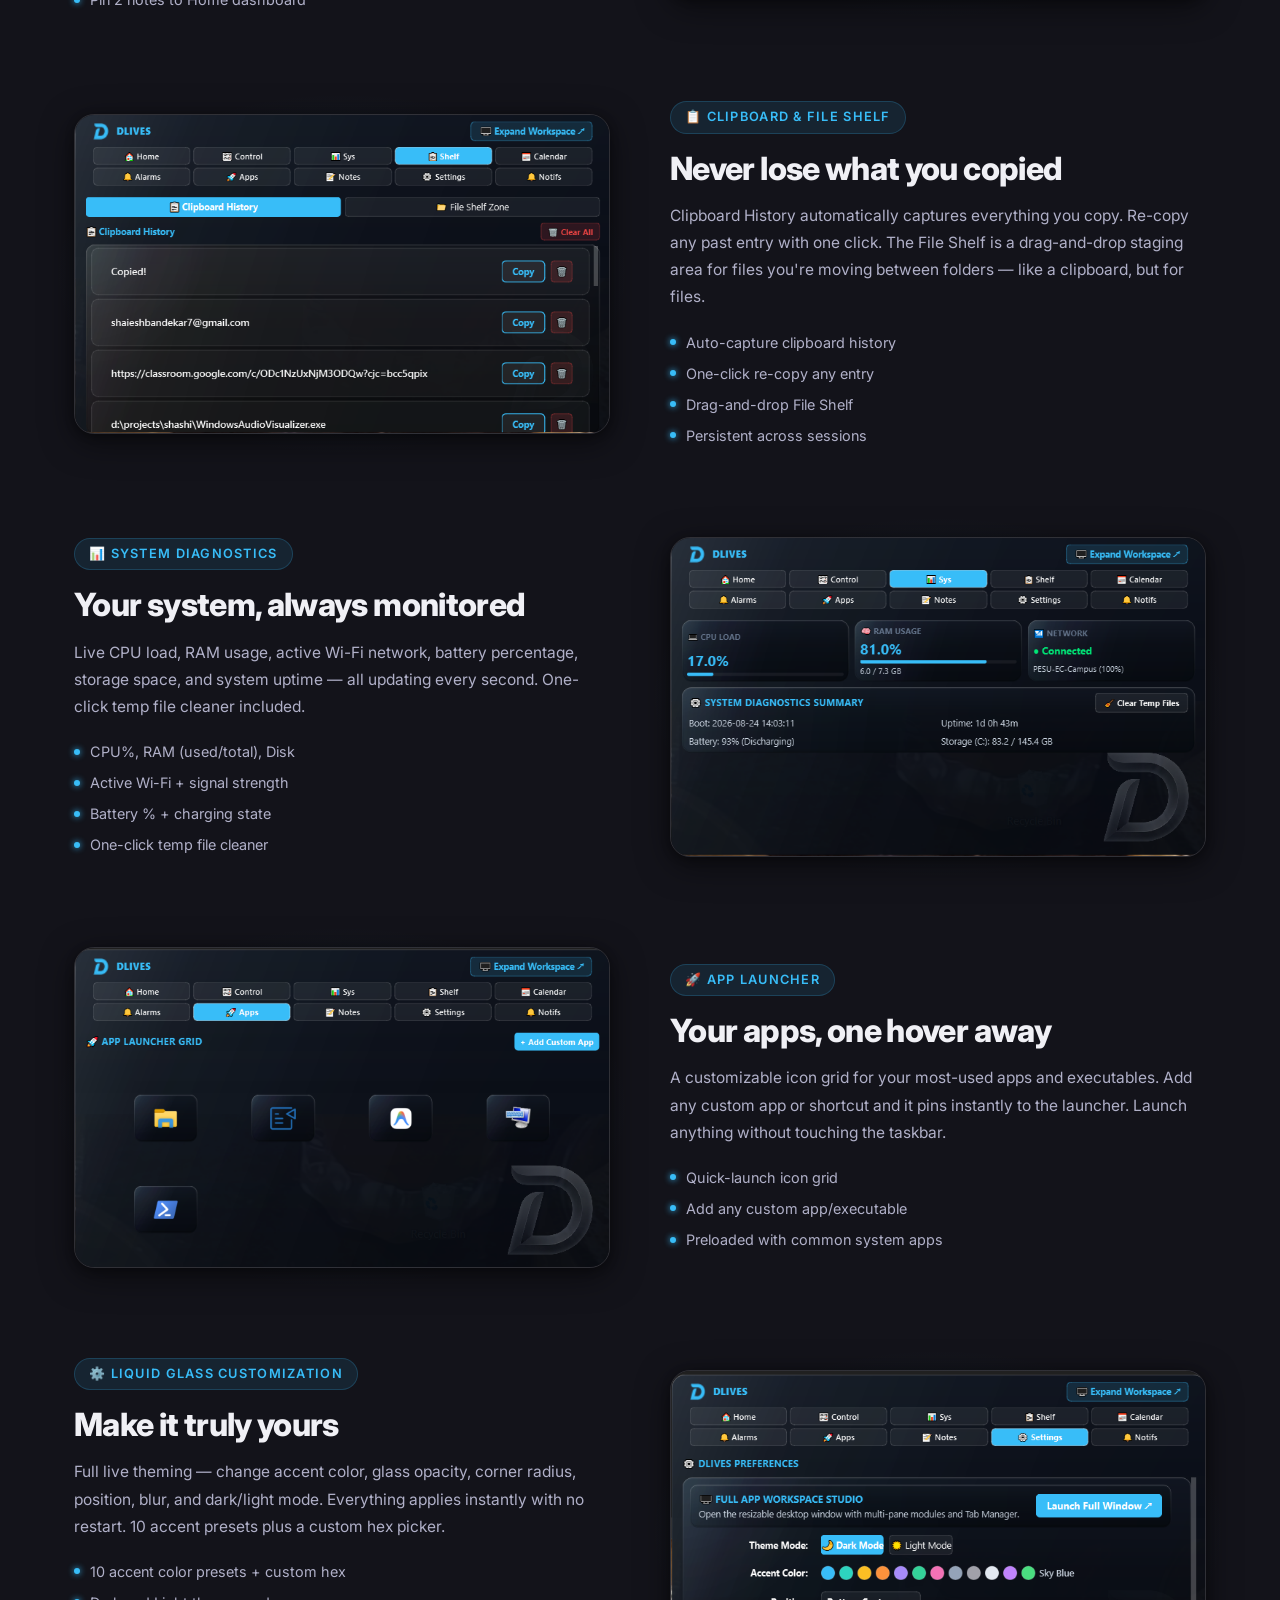
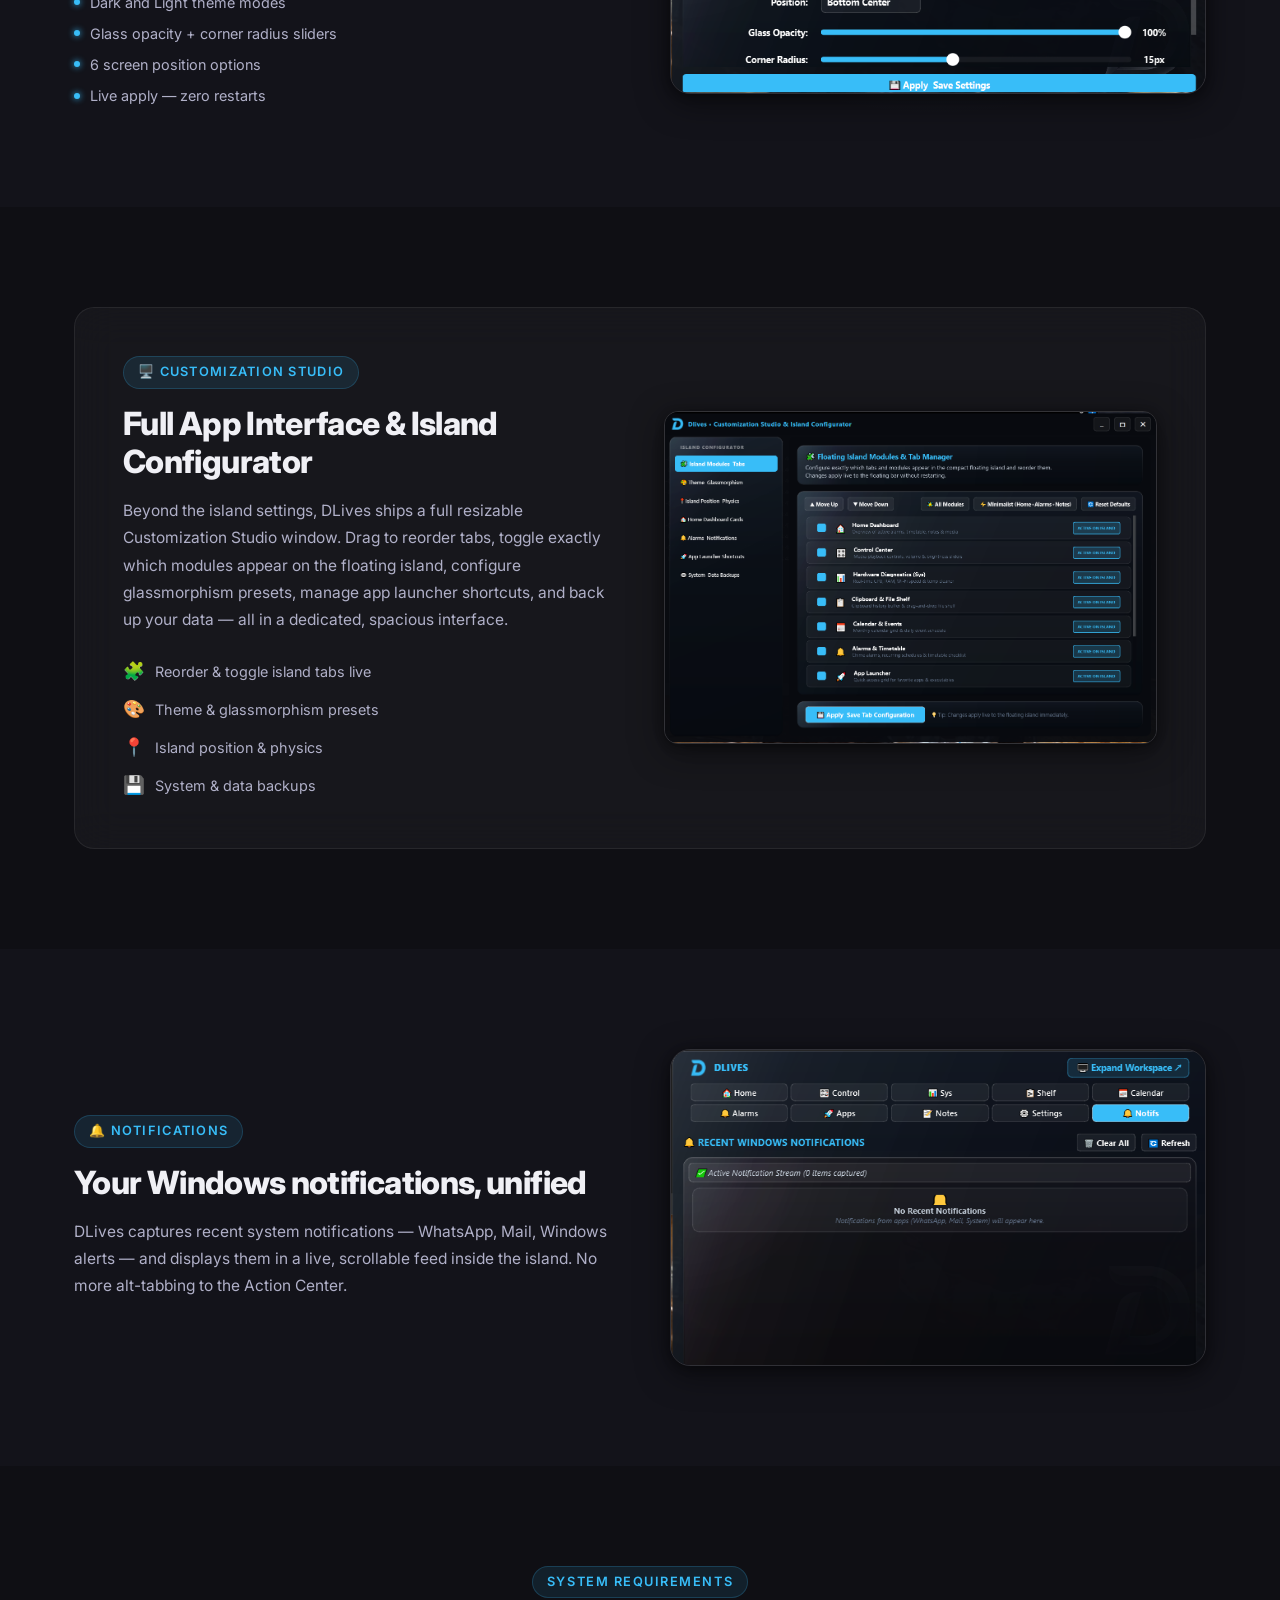
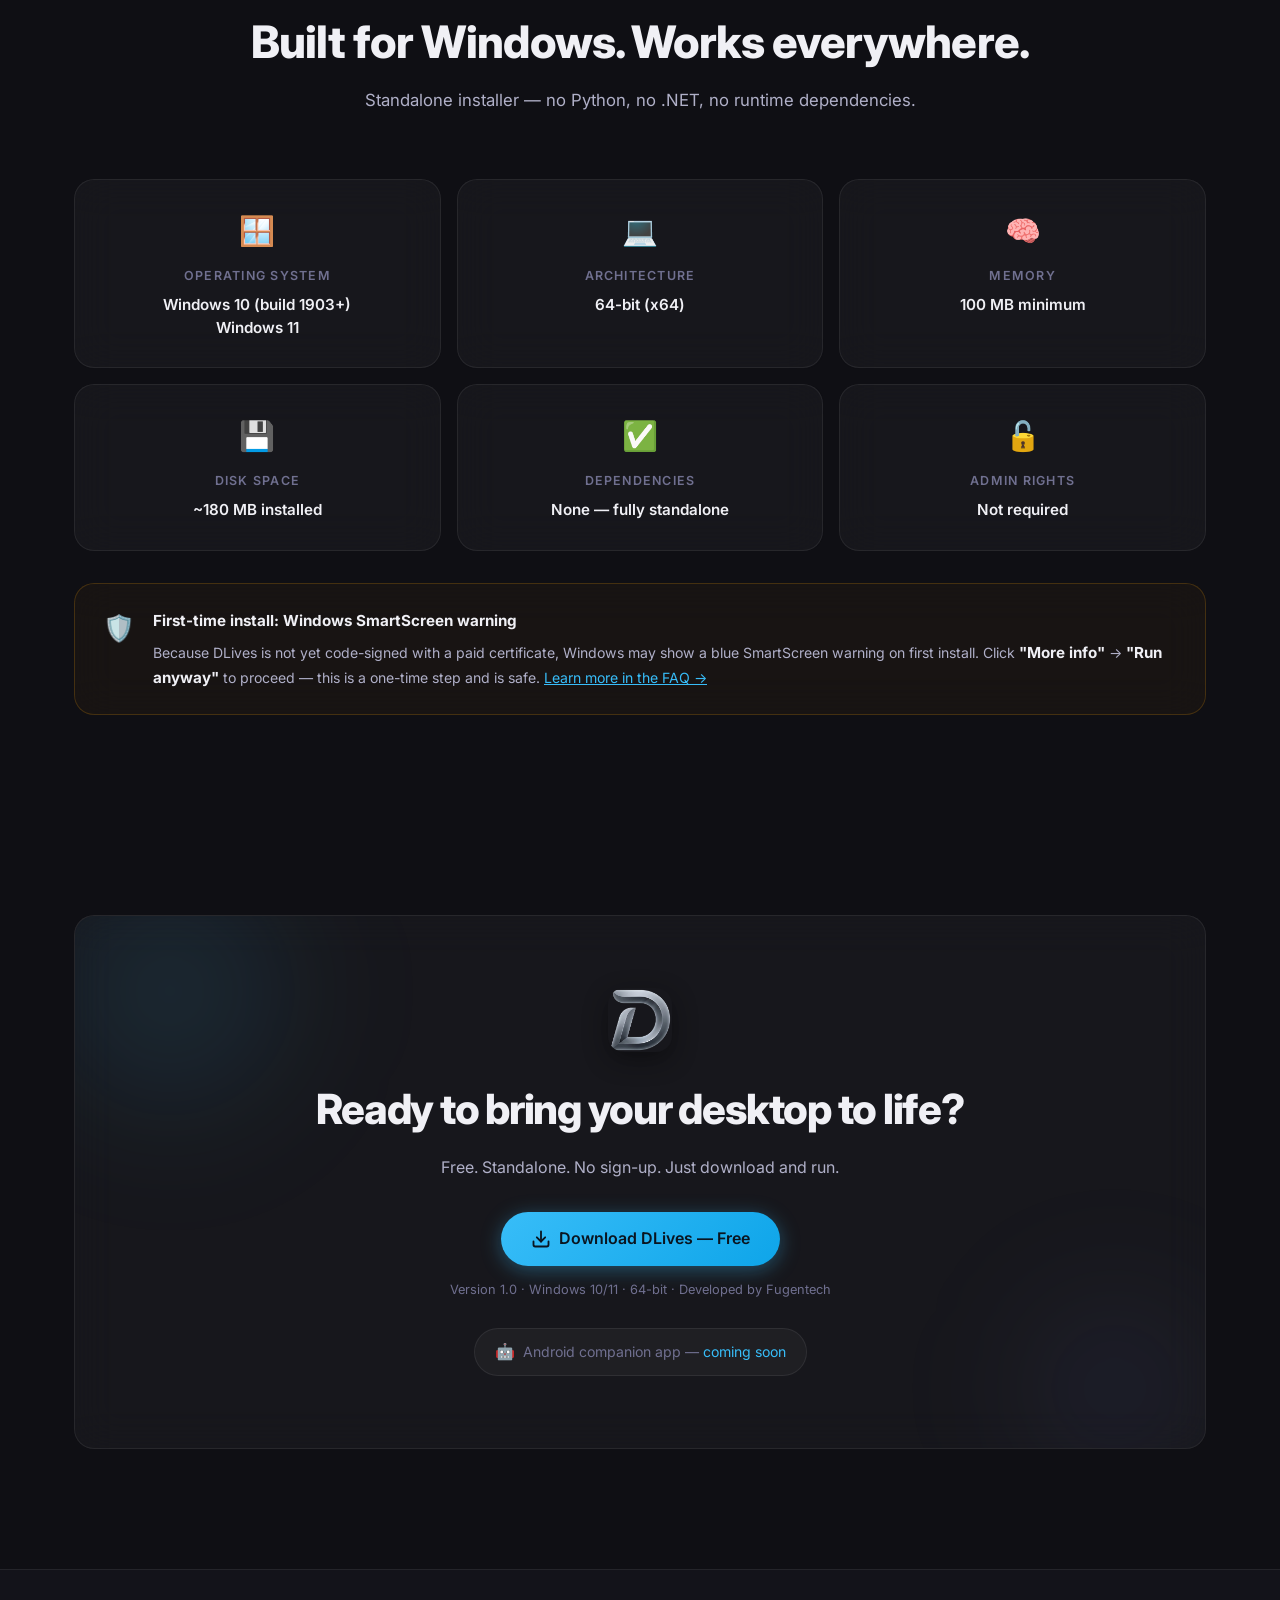
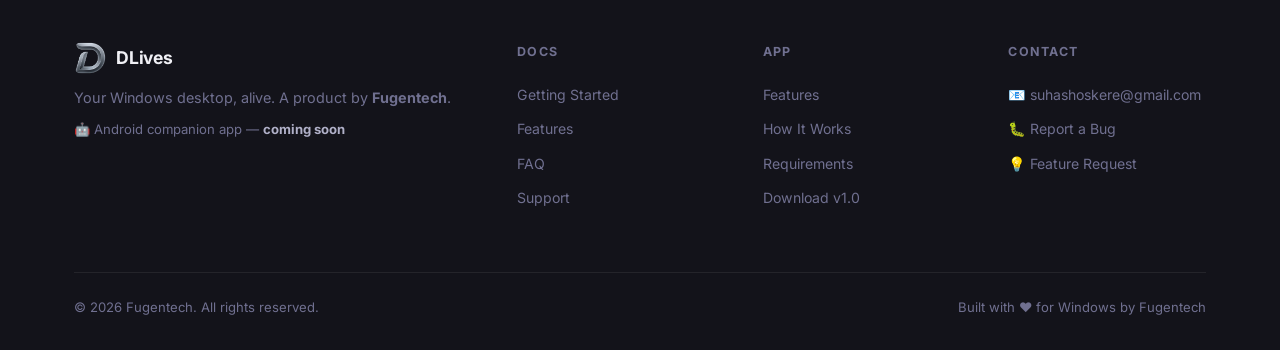
==== commit 625e0cd3: "Update index.html" ====
--- a/website/index.html
+++ b/website/index.html
@@ -5,16 +5,20 @@
   <meta charset="UTF-8" />
   <meta name="viewport" content="width=device-width, initial-scale=1.0" />
   <title>DLives — Your Windows Desktop, Alive</title>
-  <meta name="description" content="DLives is a dynamic floating island for Windows 10 and 11. A sleek, always-on-top glass bar that expands on hover to reveal alarms, media controls, notes, calendar, system diagnostics, and more." />
+  <meta name="description"
+    content="DLives is a dynamic floating island for Windows 10 and 11. A sleek, always-on-top glass bar that expands on hover to reveal alarms, media controls, notes, calendar, system diagnostics, and more." />
   <meta property="og:title" content="DLives — Your Windows Desktop, Alive" />
-  <meta property="og:description" content="The dynamic island your Windows deserves. One floating bar. Infinite control." />
+  <meta property="og:description"
+    content="The dynamic island your Windows deserves. One floating bar. Infinite control." />
   <meta property="og:type" content="website" />
   <link rel="icon" href="assets/app-icon.png" type="image/png" />
   <link rel="preconnect" href="https://fonts.googleapis.com" />
   <link rel="preconnect" href="https://fonts.gstatic.com" crossorigin />
-  <link href="https://fonts.googleapis.com/css2?family=Inter:wght@300;400;500;600;700;800;900&display=swap" rel="stylesheet" />
+  <link href="https://fonts.googleapis.com/css2?family=Inter:wght@300;400;500;600;700;800;900&display=swap"
+    rel="stylesheet" />
   <link rel="stylesheet" href="assets/css/style.css" />
 </head>
+
 <body>
 
   <!-- ============================================================
@@ -34,14 +38,9 @@
         <a href="docs/faq.html" class="nav-link" id="nav-faq">FAQ</a>
         <a href="docs/support.html" class="nav-link" id="nav-support">Support</a>
       </div>
-      <a
-        href="https://github.com/rootnode-rebels/Dlives/releases/tag/v1.0.0"
-        target="_blank"
-        rel="noopener noreferrer"
-        class="btn btn-primary nav-cta"
-        id="nav-download-btn"
-        aria-label="Download DLives for Windows from GitHub"
-      >
+      <a href="https://github.com/rootnode-rebels/Dlives/releases/download/v1.0.0/Dlives_Setup.exe" target="_blank"
+        rel="noopener noreferrer" class="btn btn-primary nav-cta" id="nav-download-btn"
+        aria-label="Download DLives for Windows from GitHub">
         ⬇ Download
       </a>
       <button class="nav-hamburger" id="nav-hamburger" aria-label="Toggle navigation menu">
@@ -56,7 +55,8 @@
       <a href="docs/getting-started.html" class="nav-mobile-link" id="mob-docs">Docs</a>
       <a href="docs/faq.html" class="nav-mobile-link" id="mob-faq">FAQ</a>
       <a href="docs/support.html" class="nav-mobile-link" id="mob-support">Support</a>
-      <a href="https://github.com/rootnode-rebels/Dlives/releases/tag/v1.0.0" target="_blank" rel="noopener noreferrer" class="btn btn-primary" id="mob-download-btn">⬇ Download for Windows</a>
+      <a href="https://github.com/rootnode-rebels/Dlives/releases/download/v1.0.0/Dlives_Setup.exe" target="_blank"
+        rel="noopener noreferrer" class="btn btn-primary" id="mob-download-btn">⬇ Download for Windows</a>
     </div>
   </nav>
 
@@ -89,14 +89,14 @@
         </p>
 
         <div class="hero-actions" id="hero-actions">
-          <a
-            href="https://github.com/rootnode-rebels/Dlives/releases/tag/v1.0.0"
-            target="_blank"
-            rel="noopener noreferrer"
-            class="btn btn-primary btn-lg"
-            id="hero-download-btn"
-          >
-            <svg width="20" height="20" viewBox="0 0 24 24" fill="none" stroke="currentColor" stroke-width="2.2" stroke-linecap="round" stroke-linejoin="round"><path d="M21 15v4a2 2 0 0 1-2 2H5a2 2 0 0 1-2-2v-4"/><polyline points="7 10 12 15 17 10"/><line x1="12" y1="15" x2="12" y2="3"/></svg>
+          <a href="https://github.com/rootnode-rebels/Dlives/releases/download/v1.0.0/Dlives_Setup.exe" target="_blank"
+            rel="noopener noreferrer" class="btn btn-primary btn-lg" id="hero-download-btn">
+            <svg width="20" height="20" viewBox="0 0 24 24" fill="none" stroke="currentColor" stroke-width="2.2"
+              stroke-linecap="round" stroke-linejoin="round">
+              <path d="M21 15v4a2 2 0 0 1-2 2H5a2 2 0 0 1-2-2v-4" />
+              <polyline points="7 10 12 15 17 10" />
+              <line x1="12" y1="15" x2="12" y2="3" />
+            </svg>
             Download for Windows
           </a>
           <a href="docs/getting-started.html" class="btn btn-ghost btn-lg" id="hero-docs-btn">
@@ -120,7 +120,10 @@
             <button class="pill-mute">🔊</button>
           </div>
           <div class="pill-expand-hint">
-            <svg width="16" height="16" viewBox="0 0 24 24" fill="none" stroke="currentColor" stroke-width="2" stroke-linecap="round" stroke-linejoin="round"><polyline points="6 9 12 15 18 9"/></svg>
+            <svg width="16" height="16" viewBox="0 0 24 24" fill="none" stroke="currentColor" stroke-width="2"
+              stroke-linecap="round" stroke-linejoin="round">
+              <polyline points="6 9 12 15 18 9" />
+            </svg>
             hover to expand
           </div>
         </div>
@@ -129,13 +132,9 @@
         <div class="hero-screenshot-frame" id="hero-screenshot-frame">
           <div class="hero-screenshot-glow"></div>
           <div class="hero-screenshot-inner">
-            <img
-              src="assets/screenshots/home-tab.png"
+            <img src="assets/screenshots/home-tab.png"
               alt="DLives home dashboard showing alarms, timetable, notes, and Pomodoro timer"
-              class="hero-screenshot-img"
-              id="hero-screenshot-img"
-              loading="eager"
-            />
+              class="hero-screenshot-img" id="hero-screenshot-img" loading="eager" />
           </div>
         </div>
       </div>
@@ -153,7 +152,7 @@
           </div>
           <div class="stat-divider"></div>
           <div class="stat-item" id="stat-2">
-            <span class="stat-number">~70MB</span>
+            <span class="stat-number">~180MB</span>
             <span class="stat-label">Installer Size</span>
           </div>
           <div class="stat-divider"></div>
@@ -189,21 +188,24 @@
             <div class="step-number">01</div>
             <div class="step-icon">🪄</div>
             <h3 class="step-title">Install & Launch</h3>
-            <p class="step-desc">Run the installer — no admin rights needed. DLives starts as a slim pill at the top (or bottom) of your screen and sits quietly in the system tray.</p>
+            <p class="step-desc">Run the installer — no admin rights needed. DLives starts as a slim pill at the top (or
+              bottom) of your screen and sits quietly in the system tray.</p>
           </div>
           <div class="step-arrow">→</div>
           <div class="step-card glass-card" id="step-2">
             <div class="step-number">02</div>
             <div class="step-icon">🖱️</div>
             <h3 class="step-title">Hover to Expand</h3>
-            <p class="step-desc">Move your cursor toward the pill. It smoothly expands into a full glass dashboard with animated Liquid Glass transitions — no clicking required.</p>
+            <p class="step-desc">Move your cursor toward the pill. It smoothly expands into a full glass dashboard with
+              animated Liquid Glass transitions — no clicking required.</p>
           </div>
           <div class="step-arrow">→</div>
           <div class="step-card glass-card" id="step-3">
             <div class="step-number">03</div>
             <div class="step-icon">⚡</div>
             <h3 class="step-title">Access Everything</h3>
-            <p class="step-desc">Switch tabs to control media, check your calendar, set alarms, manage notes, monitor system health, or launch apps. Move away — it collapses automatically.</p>
+            <p class="step-desc">Switch tabs to control media, check your calendar, set alarms, manage notes, monitor
+              system health, or launch apps. Move away — it collapses automatically.</p>
           </div>
         </div>
 
@@ -228,7 +230,7 @@
       <div class="container">
         <div class="section-header">
           <div class="section-eyebrow">Features</div>
-          <h2 class="section-title">Everything you need,<br/>in one floating panel.</h2>
+          <h2 class="section-title">Everything you need,<br />in one floating panel.</h2>
           <p class="section-sub">
             11 fully integrated tabs — each a focused tool, always one hover away.
           </p>
@@ -240,7 +242,9 @@
             <div class="feature-tag">🏠 Home Dashboard</div>
             <h3 class="feature-title">Your day, at a glance</h3>
             <p class="feature-desc">
-              The Home tab greets you with a live overview: upcoming alarms, today's timetable, pinned notes, a Focus &amp; Pomodoro timer, Now Playing media, recent notifications, and a Quick Drop Zone for files. You choose which cards appear.
+              The Home tab greets you with a live overview: upcoming alarms, today's timetable, pinned notes, a Focus
+              &amp; Pomodoro timer, Now Playing media, recent notifications, and a Quick Drop Zone for files. You choose
+              which cards appear.
             </p>
             <ul class="feature-bullets">
               <li>Upcoming alarms summary</li>
@@ -252,12 +256,8 @@
           </div>
           <div class="feature-screenshot-wrap">
             <div class="feature-screenshot-glow"></div>
-            <img
-              src="assets/screenshots/home-tab.png"
-              alt="DLives Home Dashboard tab"
-              class="feature-screenshot"
-              loading="lazy"
-            />
+            <img src="assets/screenshots/home-tab.png" alt="DLives Home Dashboard tab" class="feature-screenshot"
+              loading="lazy" />
           </div>
         </div>
 
@@ -267,7 +267,8 @@
             <div class="feature-tag">🎛️ Control Center</div>
             <h3 class="feature-title">Master your media &amp; system</h3>
             <p class="feature-desc">
-              Full media transport hooked into Windows SMTC — controls Spotify, Chrome, VLC, YouTube Music, and any audio app. Plus system master volume and display brightness sliders, updated in real time.
+              Full media transport hooked into Windows SMTC — controls Spotify, Chrome, VLC, YouTube Music, and any
+              audio app. Plus system master volume and display brightness sliders, updated in real time.
             </p>
             <ul class="feature-bullets">
               <li>Now Playing — title &amp; artist</li>
@@ -278,12 +279,9 @@
           </div>
           <div class="feature-screenshot-wrap">
             <div class="feature-screenshot-glow"></div>
-            <img
-              src="assets/screenshots/control-media.png"
-              alt="DLives Control Center tab showing media transport and volume slider"
-              class="feature-screenshot"
-              loading="lazy"
-            />
+            <img src="assets/screenshots/control-media.png"
+              alt="DLives Control Center tab showing media transport and volume slider" class="feature-screenshot"
+              loading="lazy" />
           </div>
         </div>
 
@@ -293,7 +291,9 @@
             <div class="feature-tag">⏰ Alarms &amp; Timetable</div>
             <h3 class="feature-title">Never miss a moment</h3>
             <p class="feature-desc">
-              Schedule alarms with a precise time picker, custom title, repeat days, and your choice of chime sound. When an alarm fires, a modal banner card slides in with dismiss or snooze. The Timetable sub-tab handles your recurring daily schedule.
+              Schedule alarms with a precise time picker, custom title, repeat days, and your choice of chime sound.
+              When an alarm fires, a modal banner card slides in with dismiss or snooze. The Timetable sub-tab handles
+              your recurring daily schedule.
             </p>
             <ul class="feature-bullets">
               <li>Per-day repeat schedule (M–Su)</li>
@@ -304,12 +304,9 @@
           </div>
           <div class="feature-screenshot-wrap">
             <div class="feature-screenshot-glow"></div>
-            <img
-              src="assets/screenshots/alarms.png"
-              alt="DLives Alarms tab showing alarm time picker and scheduled alarms"
-              class="feature-screenshot"
-              loading="lazy"
-            />
+            <img src="assets/screenshots/alarms.png"
+              alt="DLives Alarms tab showing alarm time picker and scheduled alarms" class="feature-screenshot"
+              loading="lazy" />
           </div>
         </div>
 
@@ -319,7 +316,8 @@
             <div class="feature-tag">📅 Calendar &amp; Events</div>
             <h3 class="feature-title">Every date, organized</h3>
             <p class="feature-desc">
-              A full glassmorphism calendar widget right inside the island. Click any date to see and add events. Events persist locally as JSON — no Google account, no cloud, just your data.
+              A full glassmorphism calendar widget right inside the island. Click any date to see and add events. Events
+              persist locally as JSON — no Google account, no cloud, just your data.
             </p>
             <ul class="feature-bullets">
               <li>Full monthly calendar grid</li>
@@ -330,12 +328,8 @@
           </div>
           <div class="feature-screenshot-wrap">
             <div class="feature-screenshot-glow"></div>
-            <img
-              src="assets/screenshots/calendar.png"
-              alt="DLives Calendar tab showing month grid and event panel"
-              class="feature-screenshot"
-              loading="lazy"
-            />
+            <img src="assets/screenshots/calendar.png" alt="DLives Calendar tab showing month grid and event panel"
+              class="feature-screenshot" loading="lazy" />
           </div>
         </div>
 
@@ -345,7 +339,9 @@
             <div class="feature-tag">📝 Notes</div>
             <h3 class="feature-title">Notes that live in File Explorer too</h3>
             <p class="feature-desc">
-              Create multiple named notes, write freely, and content auto-saves on every keystroke. Each note is a real .txt file in your AppData folder — open, edit, or share them directly from File Explorer. Pin your most important notes to the Home dashboard.
+              Create multiple named notes, write freely, and content auto-saves on every keystroke. Each note is a real
+              .txt file in your AppData folder — open, edit, or share them directly from File Explorer. Pin your most
+              important notes to the Home dashboard.
             </p>
             <ul class="feature-bullets">
               <li>Multiple named notes</li>
@@ -356,12 +352,8 @@
           </div>
           <div class="feature-screenshot-wrap">
             <div class="feature-screenshot-glow"></div>
-            <img
-              src="assets/screenshots/notes.png"
-              alt="DLives Notes tab showing multi-note sidebar and editor"
-              class="feature-screenshot"
-              loading="lazy"
-            />
+            <img src="assets/screenshots/notes.png" alt="DLives Notes tab showing multi-note sidebar and editor"
+              class="feature-screenshot" loading="lazy" />
           </div>
         </div>
 
@@ -371,7 +363,9 @@
             <div class="feature-tag">📋 Clipboard &amp; File Shelf</div>
             <h3 class="feature-title">Never lose what you copied</h3>
             <p class="feature-desc">
-              Clipboard History automatically captures everything you copy. Re-copy any past entry with one click. The File Shelf is a drag-and-drop staging area for files you're moving between folders — like a clipboard, but for files.
+              Clipboard History automatically captures everything you copy. Re-copy any past entry with one click. The
+              File Shelf is a drag-and-drop staging area for files you're moving between folders — like a clipboard, but
+              for files.
             </p>
             <ul class="feature-bullets">
               <li>Auto-capture clipboard history</li>
@@ -382,12 +376,8 @@
           </div>
           <div class="feature-screenshot-wrap">
             <div class="feature-screenshot-glow"></div>
-            <img
-              src="assets/screenshots/clipboard-shelf.png"
-              alt="DLives Clipboard and File Shelf tab"
-              class="feature-screenshot"
-              loading="lazy"
-            />
+            <img src="assets/screenshots/clipboard-shelf.png" alt="DLives Clipboard and File Shelf tab"
+              class="feature-screenshot" loading="lazy" />
           </div>
         </div>
 
@@ -397,7 +387,8 @@
             <div class="feature-tag">📊 System Diagnostics</div>
             <h3 class="feature-title">Your system, always monitored</h3>
             <p class="feature-desc">
-              Live CPU load, RAM usage, active Wi-Fi network, battery percentage, storage space, and system uptime — all updating every second. One-click temp file cleaner included.
+              Live CPU load, RAM usage, active Wi-Fi network, battery percentage, storage space, and system uptime — all
+              updating every second. One-click temp file cleaner included.
             </p>
             <ul class="feature-bullets">
               <li>CPU%, RAM (used/total), Disk</li>
@@ -408,12 +399,8 @@
           </div>
           <div class="feature-screenshot-wrap">
             <div class="feature-screenshot-glow"></div>
-            <img
-              src="assets/screenshots/system-diagnostics.png"
-              alt="DLives System Diagnostics tab"
-              class="feature-screenshot"
-              loading="lazy"
-            />
+            <img src="assets/screenshots/system-diagnostics.png" alt="DLives System Diagnostics tab"
+              class="feature-screenshot" loading="lazy" />
           </div>
         </div>
 
@@ -423,7 +410,8 @@
             <div class="feature-tag">🚀 App Launcher</div>
             <h3 class="feature-title">Your apps, one hover away</h3>
             <p class="feature-desc">
-              A customizable icon grid for your most-used apps and executables. Add any custom app or shortcut and it pins instantly to the launcher. Launch anything without touching the taskbar.
+              A customizable icon grid for your most-used apps and executables. Add any custom app or shortcut and it
+              pins instantly to the launcher. Launch anything without touching the taskbar.
             </p>
             <ul class="feature-bullets">
               <li>Quick-launch icon grid</li>
@@ -433,12 +421,8 @@
           </div>
           <div class="feature-screenshot-wrap">
             <div class="feature-screenshot-glow"></div>
-            <img
-              src="assets/screenshots/app-launcher.png"
-              alt="DLives App Launcher tab showing app grid"
-              class="feature-screenshot"
-              loading="lazy"
-            />
+            <img src="assets/screenshots/app-launcher.png" alt="DLives App Launcher tab showing app grid"
+              class="feature-screenshot" loading="lazy" />
           </div>
         </div>
 
@@ -448,7 +432,8 @@
             <div class="feature-tag">⚙️ Liquid Glass Customization</div>
             <h3 class="feature-title">Make it truly yours</h3>
             <p class="feature-desc">
-              Full live theming — change accent color, glass opacity, corner radius, position, blur, and dark/light mode. Everything applies instantly with no restart. 10 accent presets plus a custom hex picker.
+              Full live theming — change accent color, glass opacity, corner radius, position, blur, and dark/light
+              mode. Everything applies instantly with no restart. 10 accent presets plus a custom hex picker.
             </p>
             <ul class="feature-bullets">
               <li>10 accent color presets + custom hex</li>
@@ -460,12 +445,9 @@
           </div>
           <div class="feature-screenshot-wrap">
             <div class="feature-screenshot-glow"></div>
-            <img
-              src="assets/screenshots/settings.png"
+            <img src="assets/screenshots/settings.png"
               alt="DLives Settings tab showing accent color swatches and customization controls"
-              class="feature-screenshot"
-              loading="lazy"
-            />
+              class="feature-screenshot" loading="lazy" />
           </div>
         </div>
 
@@ -483,23 +465,22 @@
             <h2 class="configurator-title">Full App Interface &amp; Island Configurator</h2>
             <p class="configurator-desc">
               Beyond the island settings, DLives ships a full resizable Customization Studio window.
-              Drag to reorder tabs, toggle exactly which modules appear on the floating island, configure glassmorphism presets,
+              Drag to reorder tabs, toggle exactly which modules appear on the floating island, configure glassmorphism
+              presets,
               manage app launcher shortcuts, and back up your data — all in a dedicated, spacious interface.
             </p>
             <div class="configurator-features">
-              <div class="config-feat"><span class="config-feat-icon">🧩</span> Reorder &amp; toggle island tabs live</div>
+              <div class="config-feat"><span class="config-feat-icon">🧩</span> Reorder &amp; toggle island tabs live
+              </div>
               <div class="config-feat"><span class="config-feat-icon">🎨</span> Theme &amp; glassmorphism presets</div>
               <div class="config-feat"><span class="config-feat-icon">📍</span> Island position &amp; physics</div>
               <div class="config-feat"><span class="config-feat-icon">💾</span> System &amp; data backups</div>
             </div>
           </div>
           <div class="configurator-screenshot-wrap">
-            <img
-              src="assets/screenshots/app-interface-configurator.png"
+            <img src="assets/screenshots/app-interface-configurator.png"
               alt="DLives Customization Studio full window showing Island Modules Tab Manager"
-              class="configurator-screenshot"
-              loading="lazy"
-            />
+              class="configurator-screenshot" loading="lazy" />
           </div>
         </div>
       </div>
@@ -515,16 +496,14 @@
             <div class="feature-tag">🔔 Notifications</div>
             <h2 class="notif-title">Your Windows notifications, unified</h2>
             <p class="notif-desc">
-              DLives captures recent system notifications — WhatsApp, Mail, Windows alerts — and displays them in a live, scrollable feed inside the island. No more alt-tabbing to the Action Center.
+              DLives captures recent system notifications — WhatsApp, Mail, Windows alerts — and displays them in a
+              live, scrollable feed inside the island. No more alt-tabbing to the Action Center.
             </p>
           </div>
           <div class="notif-screenshot-wrap">
-            <img
-              src="assets/screenshots/notifications.png"
-              alt="DLives Notifications tab showing recent system notification feed"
-              class="notif-screenshot"
-              loading="lazy"
-            />
+            <img src="assets/screenshots/notifications.png"
+              alt="DLives Notifications tab showing recent system notification feed" class="notif-screenshot"
+              loading="lazy" />
           </div>
         </div>
       </div>
@@ -545,7 +524,7 @@
           <div class="req-card glass-card" id="req-os">
             <div class="req-icon">🪟</div>
             <div class="req-label">Operating System</div>
-            <div class="req-value">Windows 10 (build 1903+)<br/>Windows 11</div>
+            <div class="req-value">Windows 10 (build 1903+)<br />Windows 11</div>
           </div>
           <div class="req-card glass-card" id="req-arch">
             <div class="req-icon">💻</div>
@@ -560,7 +539,7 @@
           <div class="req-card glass-card" id="req-disk">
             <div class="req-icon">💾</div>
             <div class="req-label">Disk Space</div>
-            <div class="req-value">~75 MB installed</div>
+            <div class="req-value">~180 MB installed</div>
           </div>
           <div class="req-card glass-card" id="req-deps">
             <div class="req-icon">✅</div>
@@ -579,9 +558,12 @@
           <div class="smartscreen-content">
             <strong>First-time install: Windows SmartScreen warning</strong>
             <p>
-              Because DLives is not yet code-signed with a paid certificate, Windows may show a blue SmartScreen warning on first install.
-              Click <strong>"More info"</strong> → <strong>"Run anyway"</strong> to proceed — this is a one-time step and is safe.
-              <a href="docs/faq.html#smartscreen" id="smartscreen-faq-link" class="accent-link">Learn more in the FAQ →</a>
+              Because DLives is not yet code-signed with a paid certificate, Windows may show a blue SmartScreen warning
+              on first install.
+              Click <strong>"More info"</strong> → <strong>"Run anyway"</strong> to proceed — this is a one-time step
+              and is safe.
+              <a href="docs/faq.html#smartscreen" id="smartscreen-faq-link" class="accent-link">Learn more in the FAQ
+                →</a>
             </p>
           </div>
         </div>
@@ -599,14 +581,14 @@
           <img src="assets/app-icon.png" alt="DLives" class="cta-icon" />
           <h2 class="cta-title">Ready to bring your desktop to life?</h2>
           <p class="cta-sub">Free. Standalone. No sign-up. Just download and run.</p>
-          <a
-            href="https://github.com/rootnode-rebels/Dlives/releases/tag/v1.0.0"
-            target="_blank"
-            rel="noopener noreferrer"
-            class="btn btn-primary btn-lg"
-            id="cta-download-btn"
-          >
-            <svg width="20" height="20" viewBox="0 0 24 24" fill="none" stroke="currentColor" stroke-width="2.2" stroke-linecap="round" stroke-linejoin="round"><path d="M21 15v4a2 2 0 0 1-2 2H5a2 2 0 0 1-2-2v-4"/><polyline points="7 10 12 15 17 10"/><line x1="12" y1="15" x2="12" y2="3"/></svg>
+          <a href="https://github.com/rootnode-rebels/Dlives/releases/download/v1.0.0/Dlives_Setup.exe" target="_blank"
+            rel="noopener noreferrer" class="btn btn-primary btn-lg" id="cta-download-btn">
+            <svg width="20" height="20" viewBox="0 0 24 24" fill="none" stroke="currentColor" stroke-width="2.2"
+              stroke-linecap="round" stroke-linejoin="round">
+              <path d="M21 15v4a2 2 0 0 1-2 2H5a2 2 0 0 1-2-2v-4" />
+              <polyline points="7 10 12 15 17 10" />
+              <line x1="12" y1="15" x2="12" y2="3" />
+            </svg>
             Download DLives — Free
           </a>
           <p class="cta-version">Version 1.0 · Windows 10/11 · 64-bit · Developed by Fugentech</p>
@@ -651,12 +633,14 @@
           <a href="#features" class="footer-link" id="footer-features">Features</a>
           <a href="#how-it-works" class="footer-link" id="footer-how">How It Works</a>
           <a href="#requirements" class="footer-link" id="footer-reqs">Requirements</a>
-          <a href="https://github.com/rootnode-rebels/Dlives/releases/tag/v1.0.0" target="_blank" rel="noopener noreferrer" class="footer-link" id="footer-download">Download v1.0</a>
+          <a href="https://github.com/rootnode-rebels/Dlives/releases/download/v1.0.0/Dlives_Setup.exe" target="_blank"
+            rel="noopener noreferrer" class="footer-link" id="footer-download">Download v1.0</a>
         </div>
 
         <div class="footer-links-group">
           <h4 class="footer-group-title">Contact</h4>
-          <a href="mailto:suhashoskere@gmail.com" class="footer-link" id="footer-email" target="_blank" rel="noopener noreferrer">📧 suhashoskere@gmail.com</a>
+          <a href="mailto:suhashoskere@gmail.com" class="footer-link" id="footer-email" target="_blank"
+            rel="noopener noreferrer">📧 suhashoskere@gmail.com</a>
           <a href="docs/support.html" class="footer-link" id="footer-report-bug">🐛 Report a Bug</a>
           <a href="docs/support.html#feature-request" class="footer-link" id="footer-feature-req">💡 Feature Request</a>
         </div>
@@ -671,4 +655,5 @@
 
   <script src="assets/js/main.js"></script>
 </body>
+
 </html>
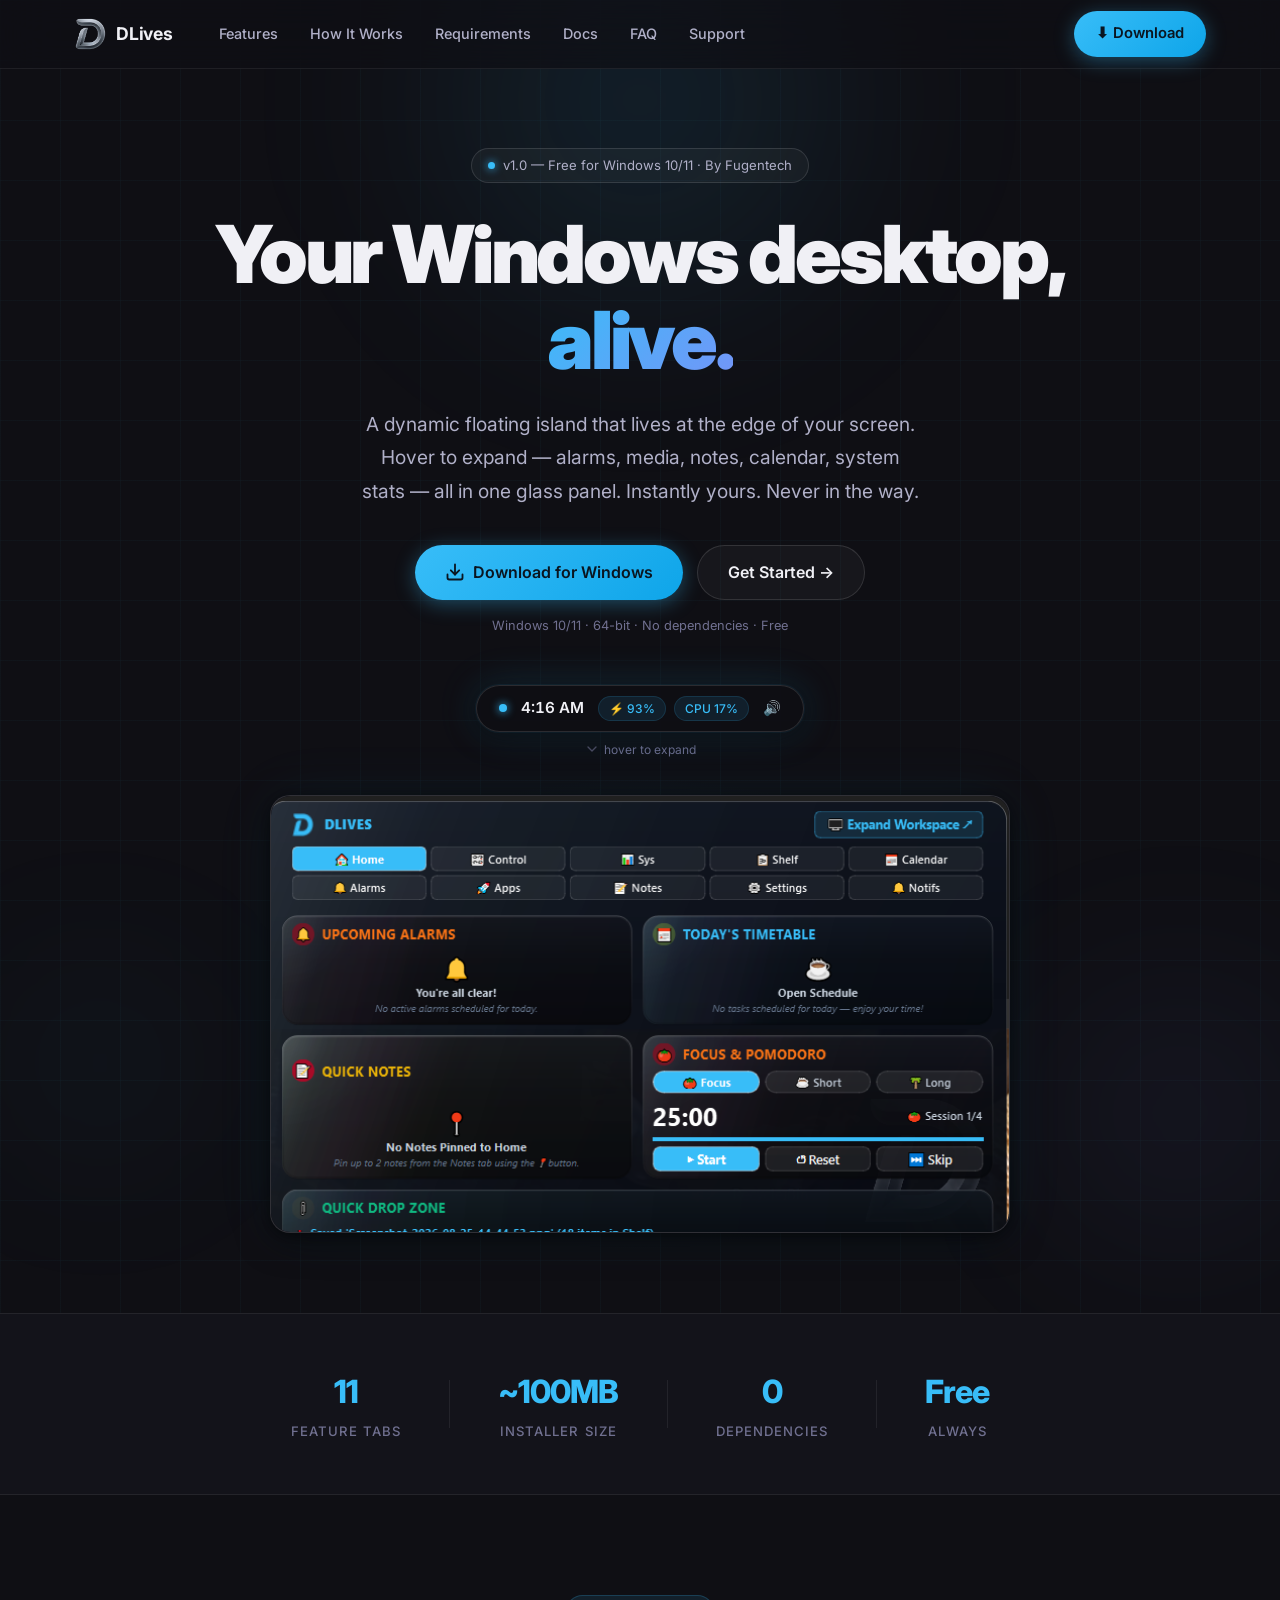
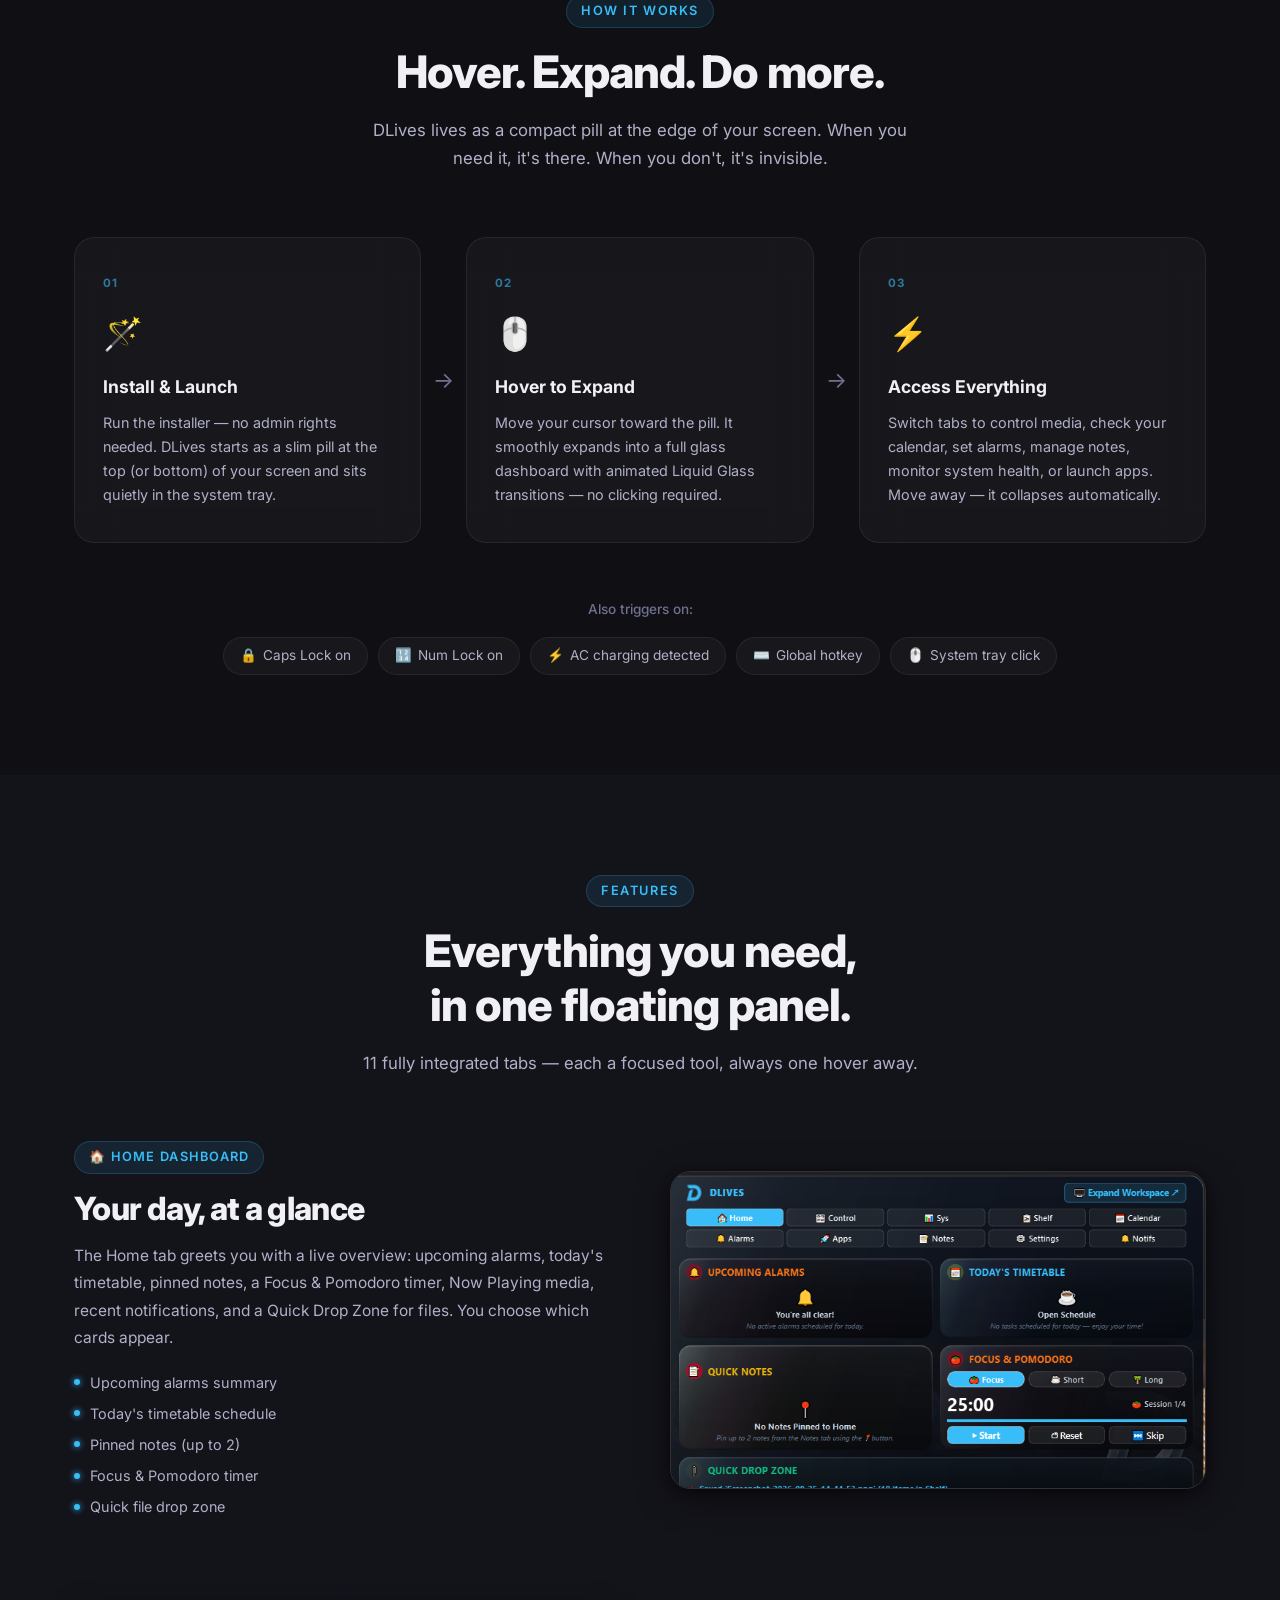
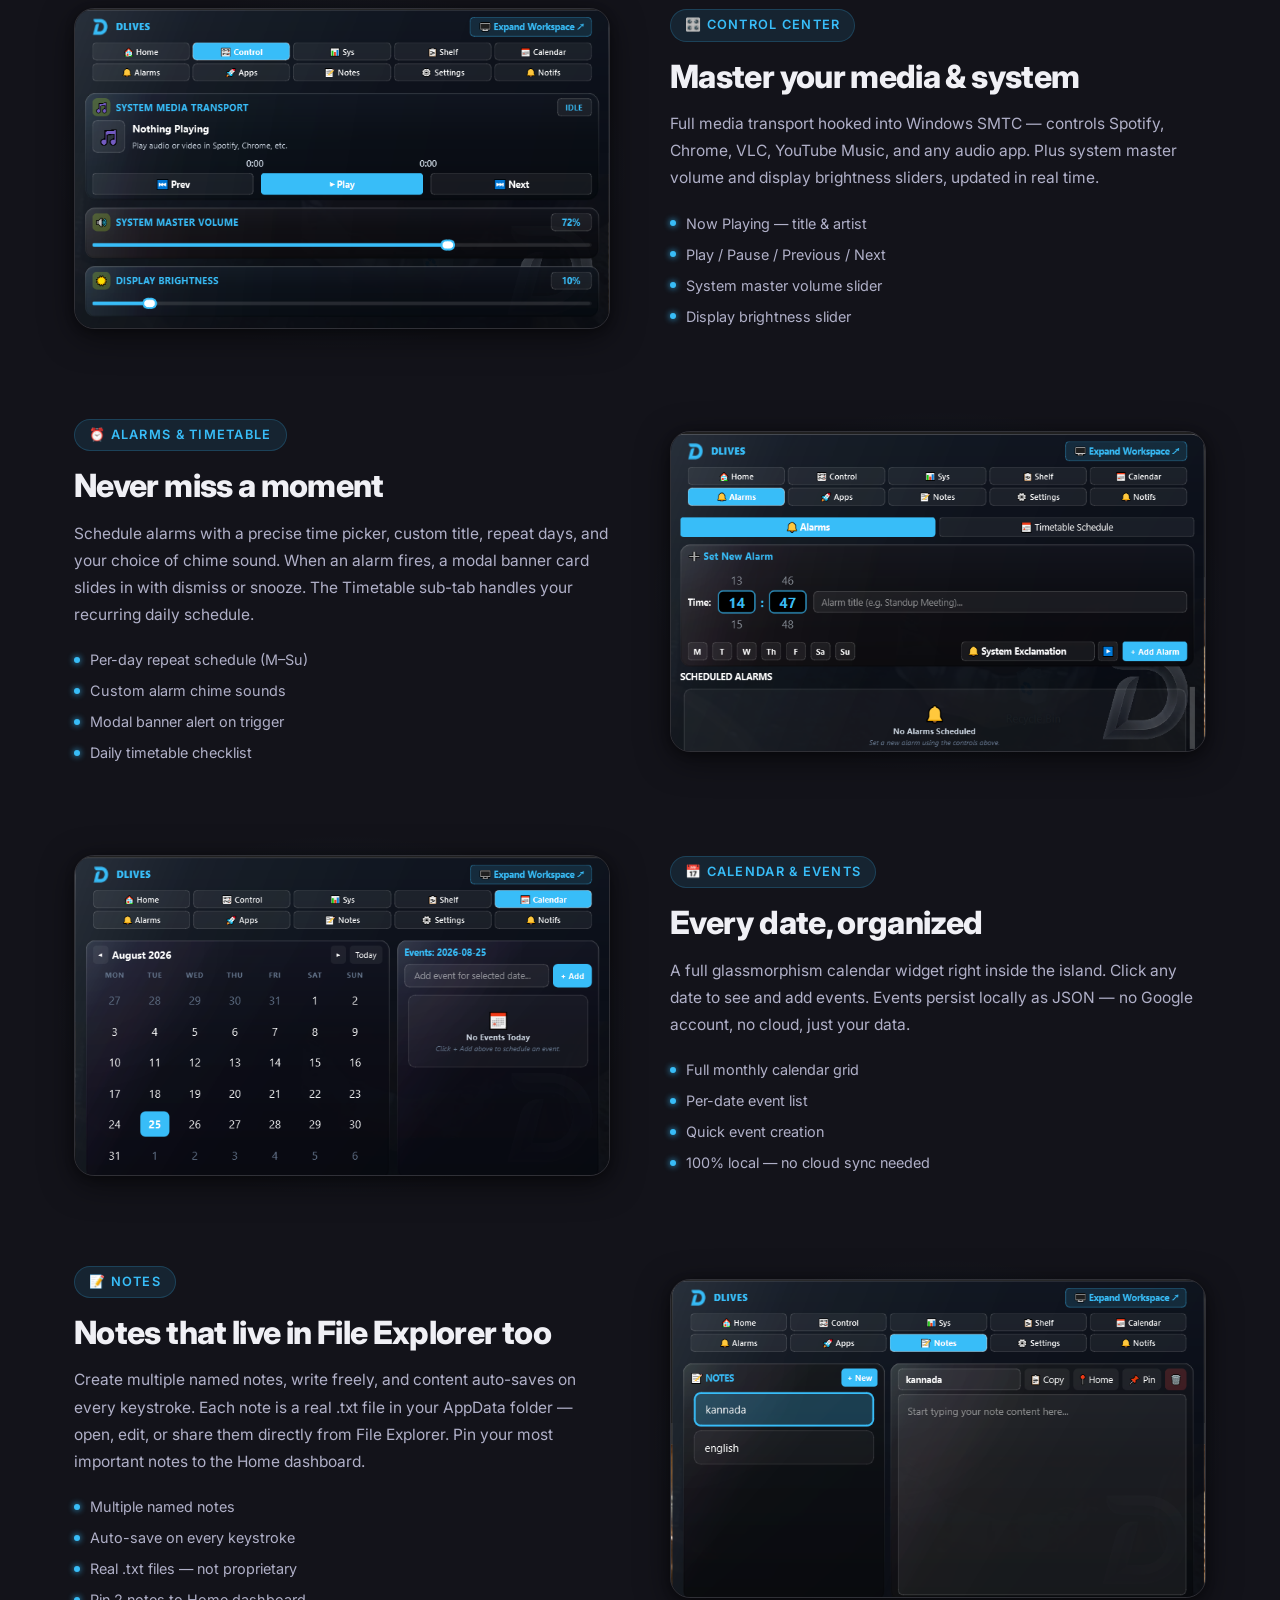
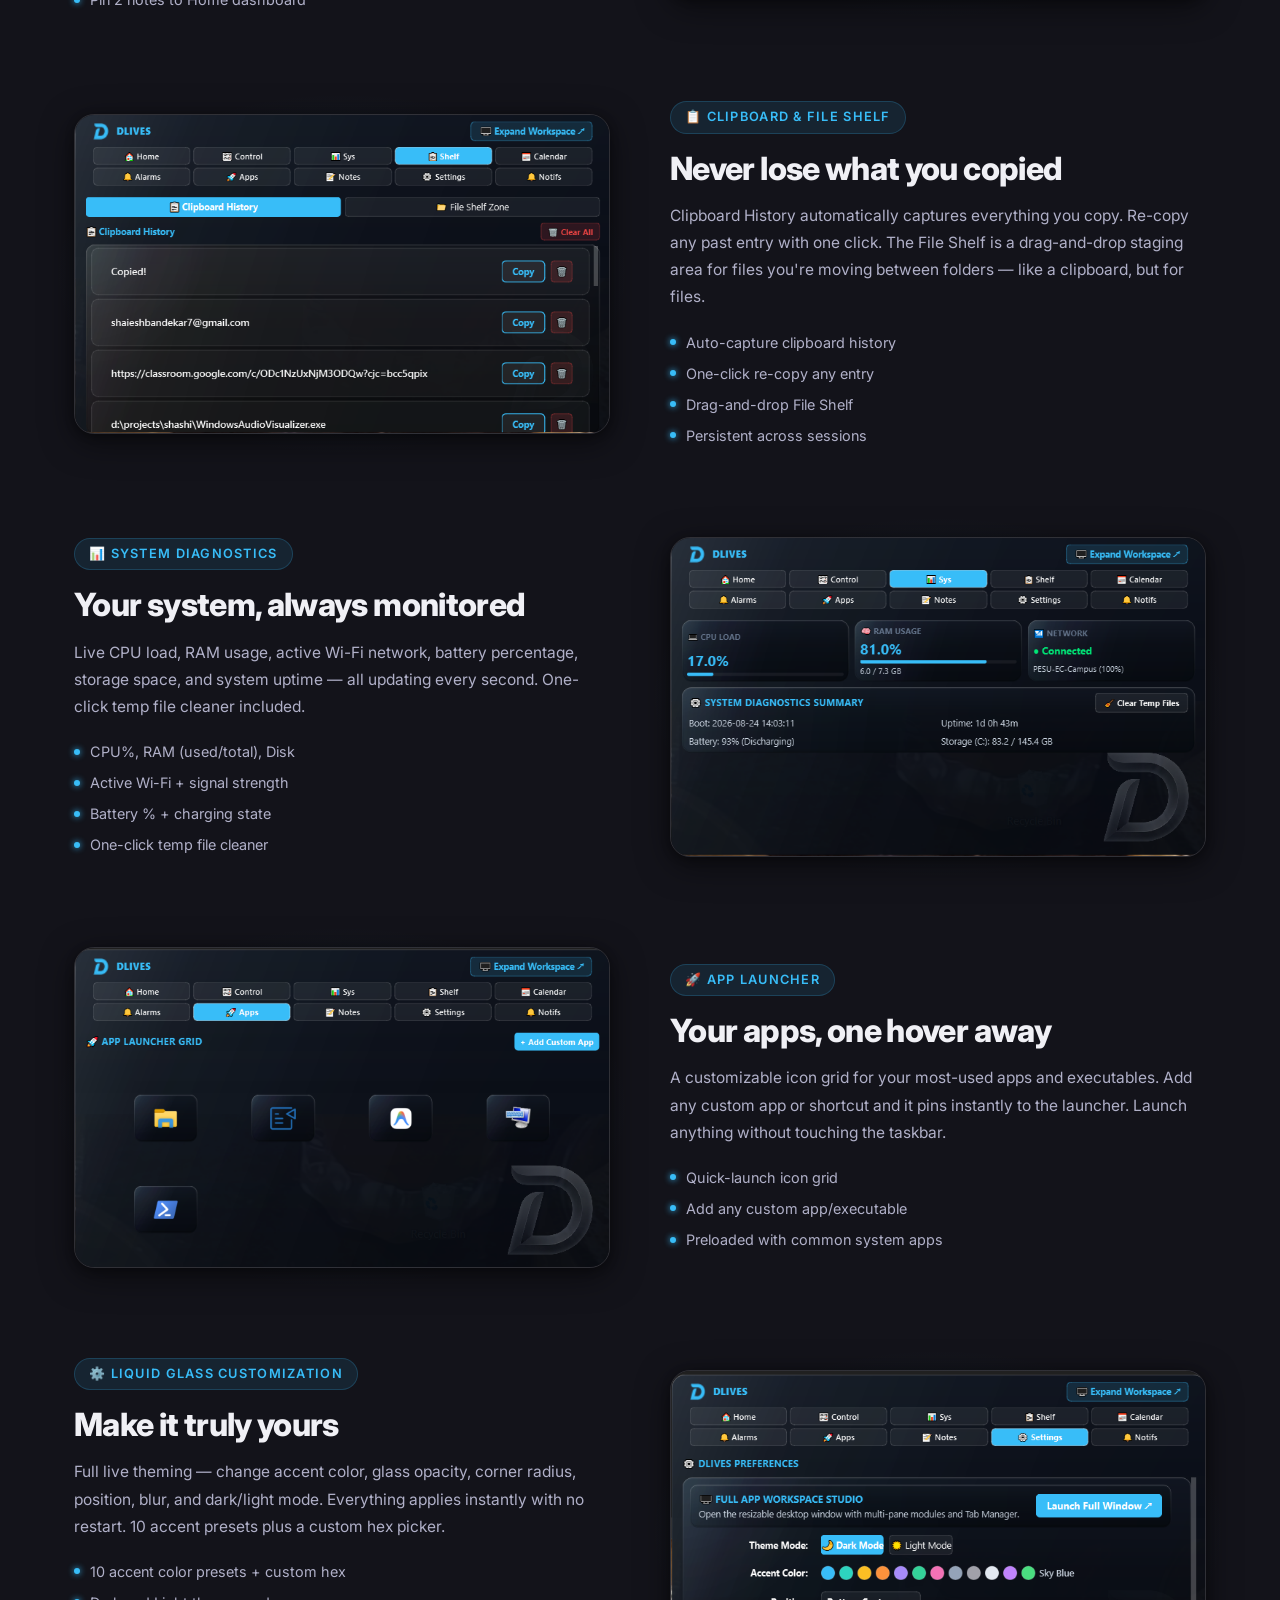
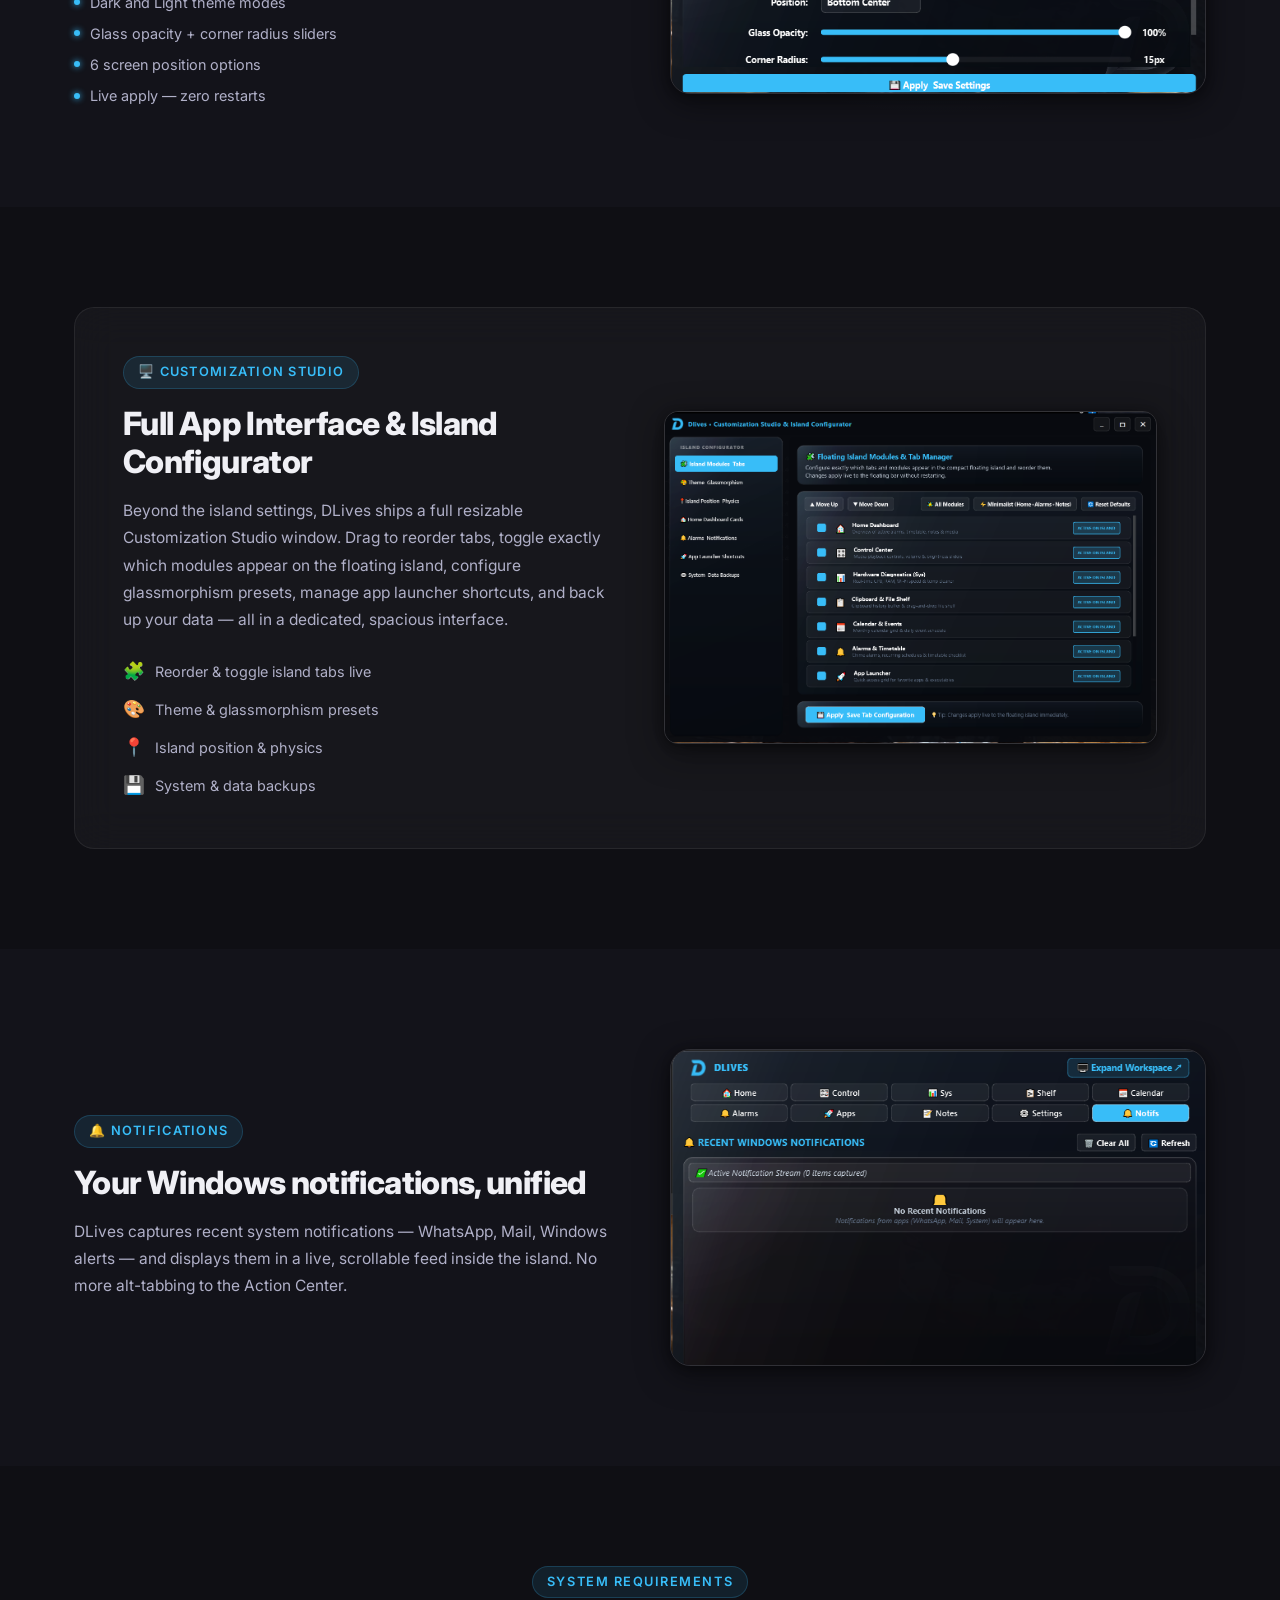
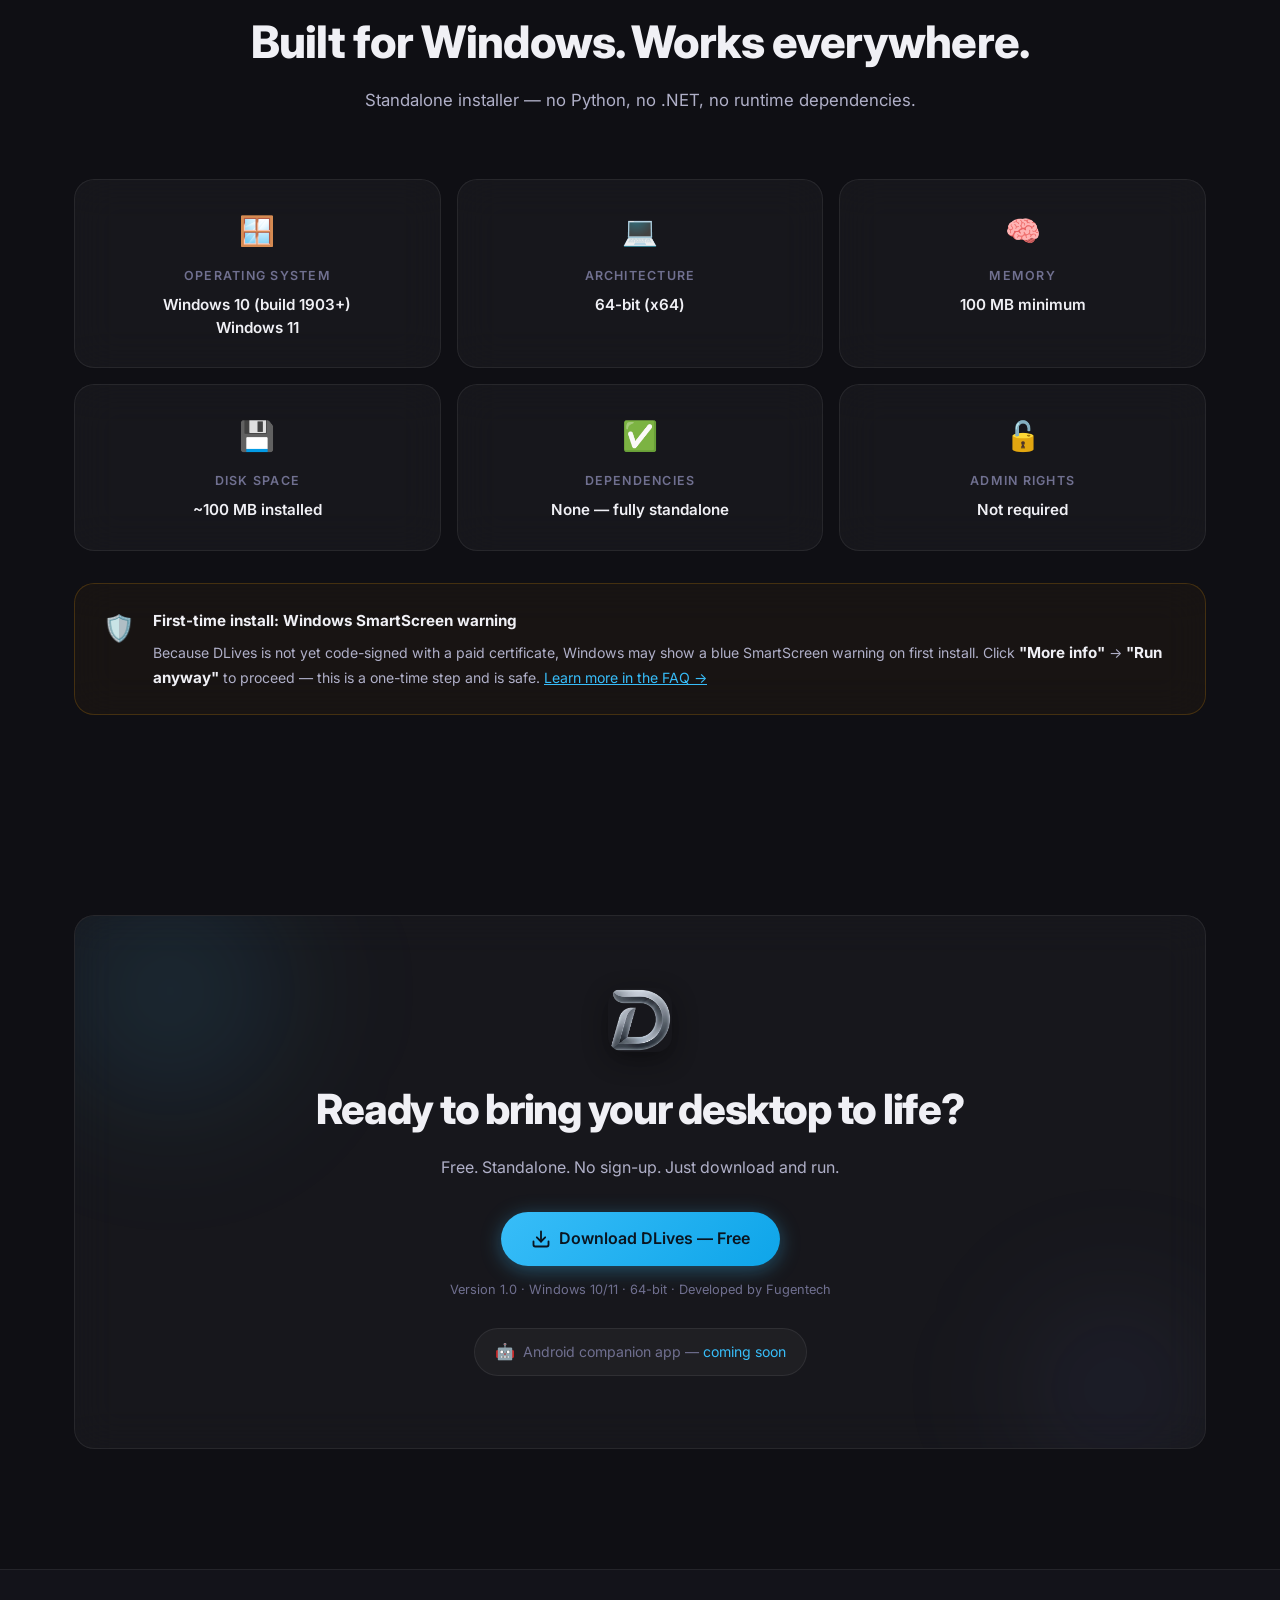
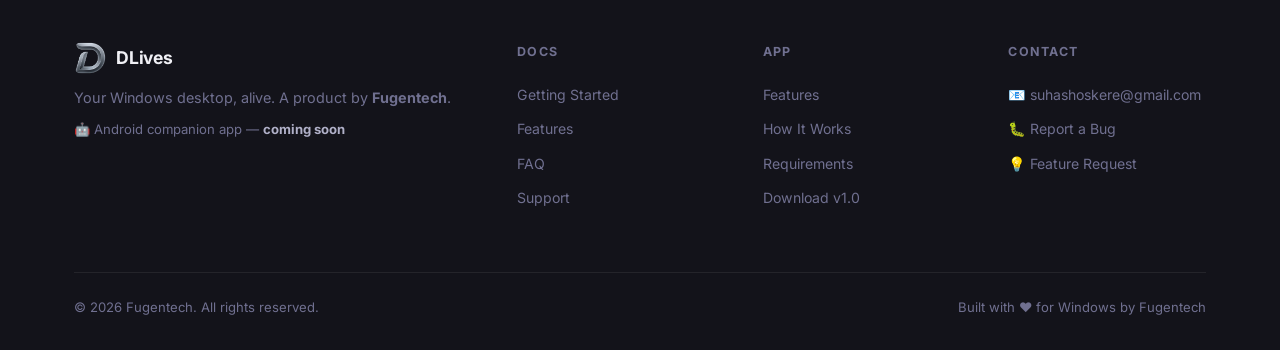
==== commit a1124ddb: "Update index.html" ====
--- a/website/index.html
+++ b/website/index.html
@@ -152,7 +152,7 @@
           </div>
           <div class="stat-divider"></div>
           <div class="stat-item" id="stat-2">
-            <span class="stat-number">~180MB</span>
+            <span class="stat-number">~100MB</span>
             <span class="stat-label">Installer Size</span>
           </div>
           <div class="stat-divider"></div>
@@ -539,7 +539,7 @@
           <div class="req-card glass-card" id="req-disk">
             <div class="req-icon">💾</div>
             <div class="req-label">Disk Space</div>
-            <div class="req-value">~180 MB installed</div>
+            <div class="req-value">~100 MB installed</div>
           </div>
           <div class="req-card glass-card" id="req-deps">
             <div class="req-icon">✅</div>
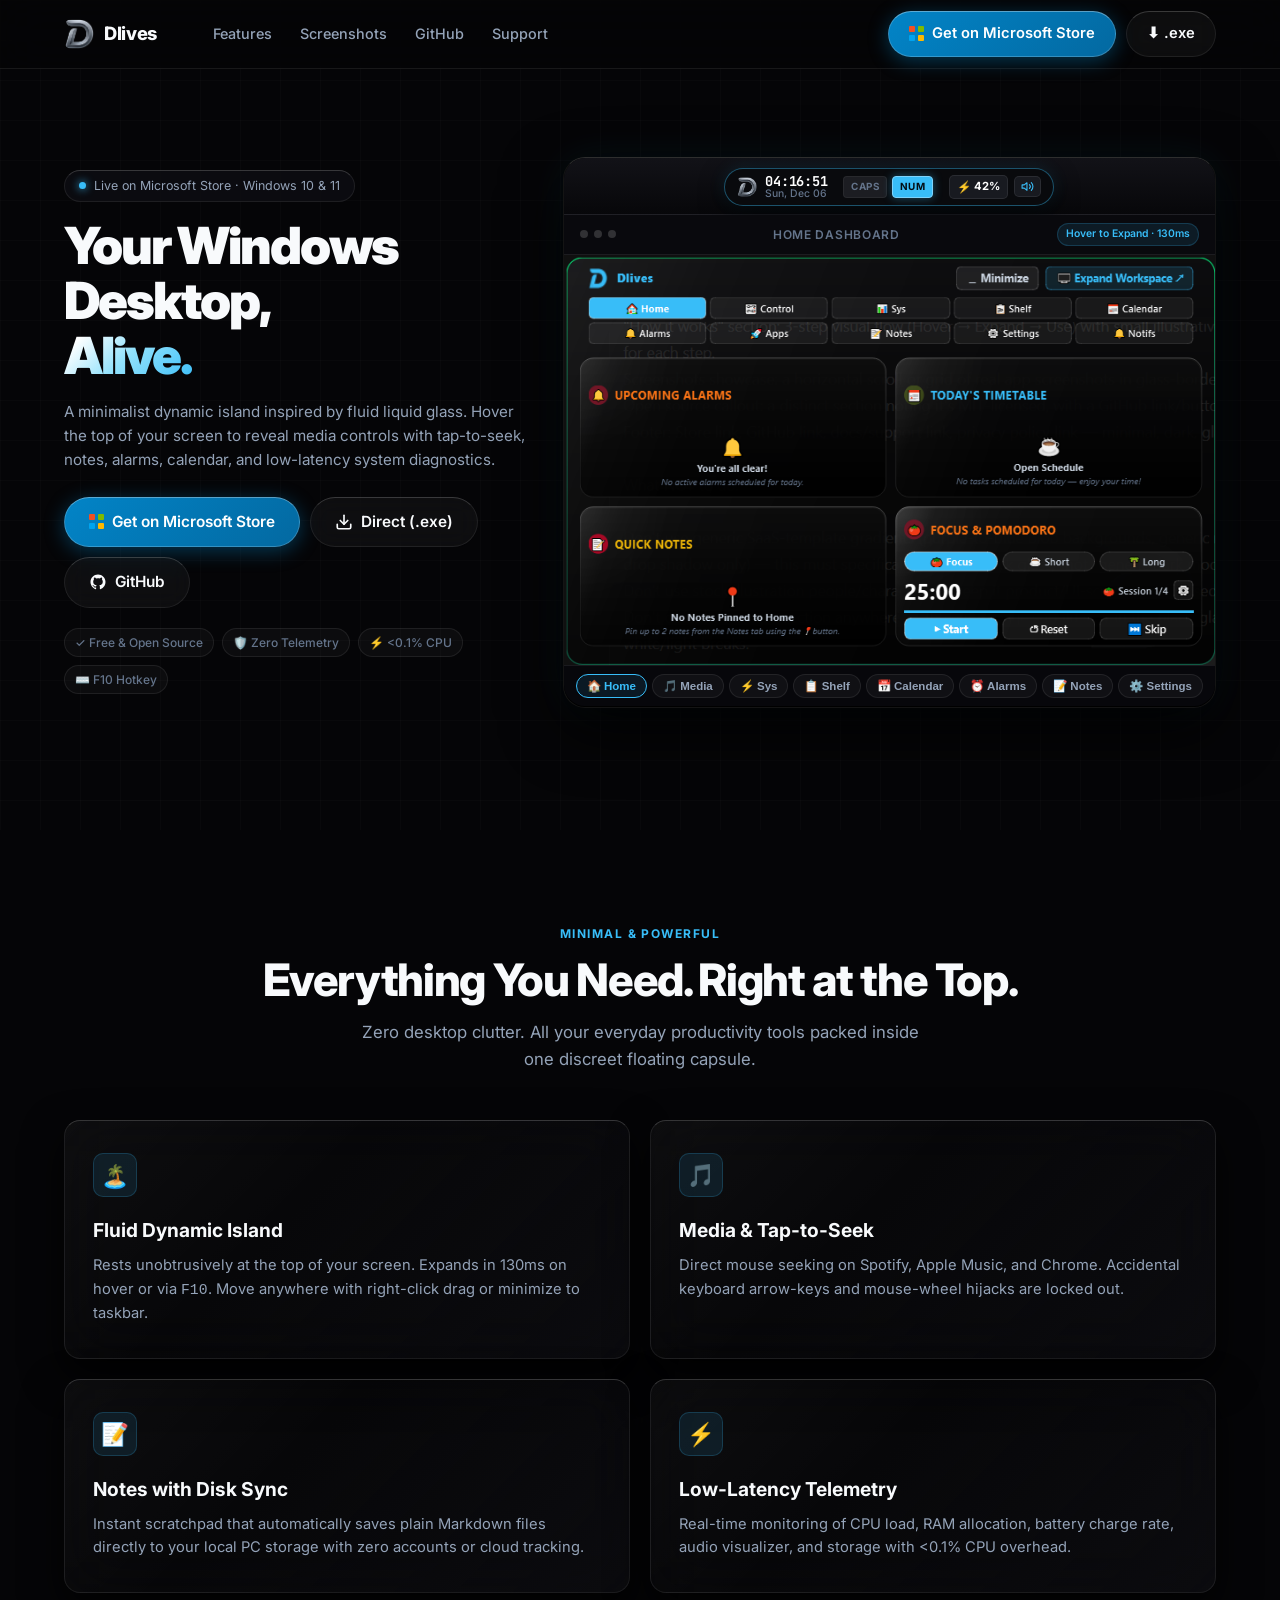
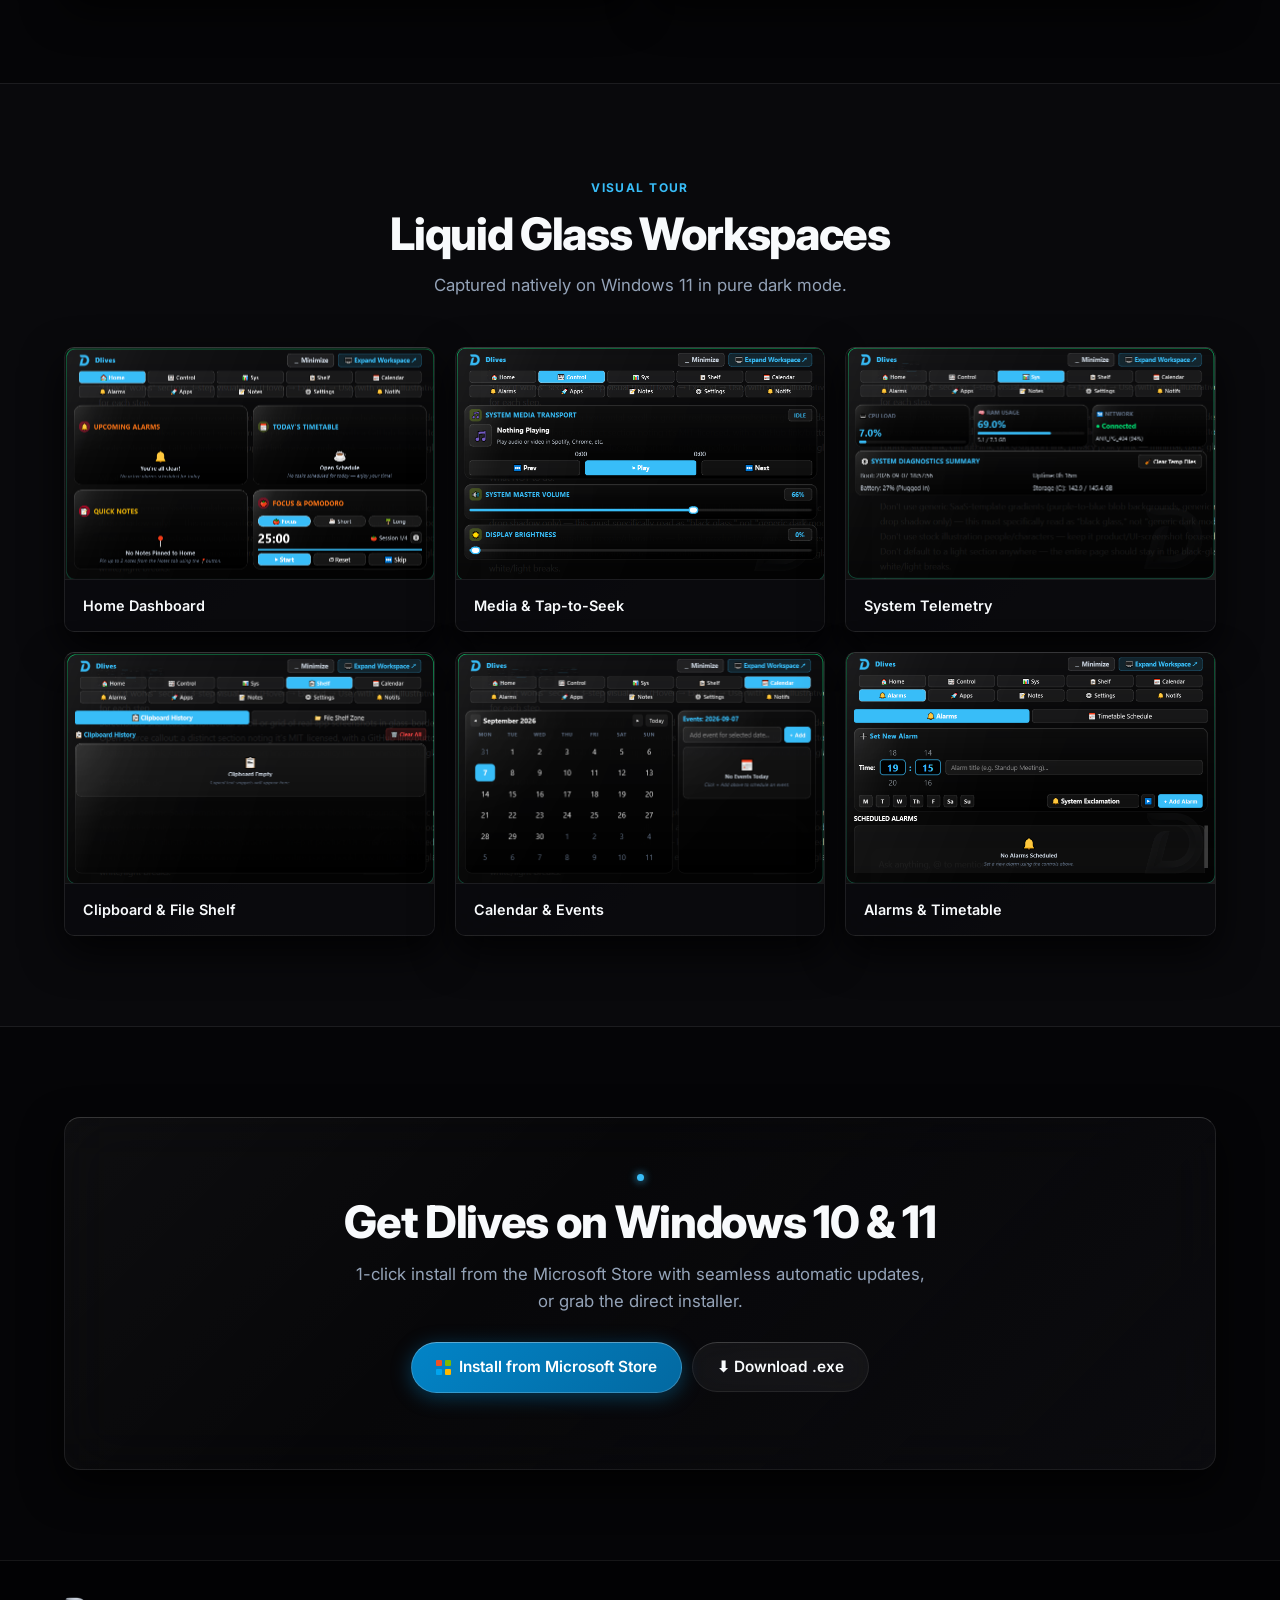
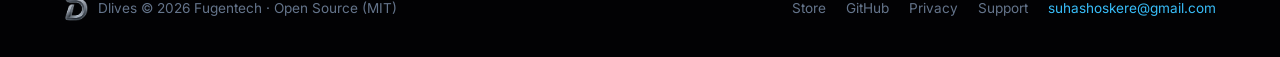
==== commit 5207e59f: "Dlives v1.0.0 codebase and website" ====
--- a/website/index.html
+++ b/website/index.html
@@ -1,20 +1,24 @@
 <!DOCTYPE html>
 <html lang="en">
+
 <head>
-  <meta name="google-site-verification" content="4PdrP9Qb11kyqP3H3FTzKy5b_yDXfrxK6AtDgcOV9DU" />
   <meta charset="UTF-8" />
   <meta name="viewport" content="width=device-width, initial-scale=1.0" />
-  <title>DLives — Your Windows Desktop, Alive</title>
+  <title>Dlives — Dynamic Island for Windows 10 &amp; 11</title>
   <meta name="description"
-    content="DLives is a dynamic floating island for Windows 10 and 11. A sleek, always-on-top glass bar that expands on hover to reveal alarms, media controls, notes, calendar, system diagnostics, and more." />
-  <meta property="og:title" content="DLives — Your Windows Desktop, Alive" />
-  <meta property="og:description"
-    content="The dynamic island your Windows deserves. One floating bar. Infinite control." />
+    content="Dlives is a minimal liquid glass dynamic island for Windows 10 and 11. Now available on the Microsoft Store." />
+  <meta name="keywords" content="Dlives, Dynamic Island Windows, Windows 11 Dynamic Island, Desktop Widget" />
+
+  <!-- OpenGraph -->
+  <meta property="og:title" content="Dlives — Your Windows Desktop, Alive." />
+  <meta property="og:description" content="A fluid liquid glass dynamic island for Windows 10 &amp; 11. Get it on the Microsoft Store." />
   <meta property="og:type" content="website" />
+  <meta property="og:url" content="https://apps.microsoft.com/detail/9P2XZRF8RLB2" />
+
   <link rel="icon" href="assets/app-icon.png" type="image/png" />
   <link rel="preconnect" href="https://fonts.googleapis.com" />
   <link rel="preconnect" href="https://fonts.gstatic.com" crossorigin />
-  <link href="https://fonts.googleapis.com/css2?family=Inter:wght@300;400;500;600;700;800;900&display=swap"
+  <link href="https://fonts.googleapis.com/css2?family=Inter:wght@300;400;500;600;700;800;900&family=JetBrains+Mono:wght@400;500;600;700&display=swap"
     rel="stylesheet" />
   <link rel="stylesheet" href="assets/css/style.css" />
 </head>
@@ -22,638 +26,350 @@
 <body>
 
   <!-- ============================================================
-       NAV
+       CLEAN MINIMAL NAVBAR
   ============================================================ -->
   <nav class="nav" id="main-nav">
     <div class="nav-inner">
-      <a href="index.html" class="nav-logo" id="nav-logo-link">
-        <img src="assets/app-icon.png" alt="DLives logo" class="nav-logo-img" />
-        <span class="nav-logo-text">DLives</span>
+      <a href="index.html" class="nav-logo">
+        <img src="assets/app-icon.png" alt="Dlives" class="nav-logo-img" />
+        <span class="nav-logo-text">Dlives</span>
       </a>
-      <div class="nav-links" id="nav-links">
-        <a href="#features" class="nav-link" id="nav-features">Features</a>
-        <a href="#how-it-works" class="nav-link" id="nav-how">How It Works</a>
-        <a href="#requirements" class="nav-link" id="nav-reqs">Requirements</a>
-        <a href="docs/getting-started.html" class="nav-link" id="nav-docs">Docs</a>
-        <a href="docs/faq.html" class="nav-link" id="nav-faq">FAQ</a>
-        <a href="docs/support.html" class="nav-link" id="nav-support">Support</a>
-      </div>
-      <a href="https://github.com/rootnode-rebels/Dlives/releases/download/v1.0.0/Dlives_Setup.exe" target="_blank"
-        rel="noopener noreferrer" class="btn btn-primary nav-cta" id="nav-download-btn"
-        aria-label="Download DLives for Windows from GitHub">
-        ⬇ Download
-      </a>
-      <button class="nav-hamburger" id="nav-hamburger" aria-label="Toggle navigation menu">
+
+      <div class="nav-links">
+        <a href="#features" class="nav-link">Features</a>
+        <a href="#screenshots" class="nav-link">Screenshots</a>
+        <a href="https://github.com/rootnode-rebels/Dlives" target="_blank" rel="noopener noreferrer" class="nav-link">GitHub</a>
+        <a href="docs/support.html" class="nav-link">Support</a>
+      </div>
+
+      <div class="nav-actions">
+        <a href="https://apps.microsoft.com/detail/9P2XZRF8RLB2?hl=en-us&gl=IN&ocid=pdpshare"
+          target="_blank" rel="noopener noreferrer"
+          class="btn btn-ms-store ms-store-trigger">
+          <div class="btn-icon-ms">
+            <span></span><span></span><span></span><span></span>
+          </div>
+          Get on Microsoft Store
+        </a>
+        <a href="https://github.com/rootnode-rebels/Dlives/releases/download/v1.0.0/Dlives_Setup.exe"
+          target="_blank" rel="noopener noreferrer"
+          class="btn btn-ghost" title="Direct Installer">
+          ⬇ .exe
+        </a>
+      </div>
+
+      <button class="nav-hamburger" id="nav-hamburger" aria-label="Toggle menu">
         <span></span><span></span><span></span>
       </button>
     </div>
-    <!-- Mobile menu -->
+
+    <!-- Mobile Drawer -->
     <div class="nav-mobile" id="nav-mobile">
-      <a href="#features" class="nav-mobile-link" id="mob-features">Features</a>
-      <a href="#how-it-works" class="nav-mobile-link" id="mob-how">How It Works</a>
-      <a href="#requirements" class="nav-mobile-link" id="mob-reqs">Requirements</a>
-      <a href="docs/getting-started.html" class="nav-mobile-link" id="mob-docs">Docs</a>
-      <a href="docs/faq.html" class="nav-mobile-link" id="mob-faq">FAQ</a>
-      <a href="docs/support.html" class="nav-mobile-link" id="mob-support">Support</a>
-      <a href="https://github.com/rootnode-rebels/Dlives/releases/download/v1.0.0/Dlives_Setup.exe" target="_blank"
-        rel="noopener noreferrer" class="btn btn-primary" id="mob-download-btn">⬇ Download for Windows</a>
+      <a href="#features" class="nav-mobile-link">Features</a>
+      <a href="#screenshots" class="nav-mobile-link">Screenshots</a>
+      <a href="https://github.com/rootnode-rebels/Dlives" target="_blank" rel="noopener noreferrer" class="nav-mobile-link">GitHub</a>
+      <a href="docs/getting-started.html" class="nav-mobile-link">Docs</a>
+      <a href="docs/support.html" class="nav-mobile-link">Support</a>
+      <a href="https://apps.microsoft.com/detail/9P2XZRF8RLB2?hl=en-us&gl=IN&ocid=pdpshare"
+        target="_blank" rel="noopener noreferrer" class="btn btn-ms-store ms-store-trigger" style="margin-top: 12px; width: 100%;">
+        <div class="btn-icon-ms">
+          <span></span><span></span><span></span><span></span>
+        </div>
+        Get on Microsoft Store
+      </a>
     </div>
   </nav>
 
   <main>
 
     <!-- ============================================================
-         HERO
+         CLEAN HERO (ASYMMETRICAL 2-COLUMN)
     ============================================================ -->
     <section class="hero" id="hero">
       <div class="hero-bg-grid"></div>
-      <div class="hero-orb hero-orb-1"></div>
-      <div class="hero-orb hero-orb-2"></div>
-      <div class="hero-orb hero-orb-3"></div>
-
-      <div class="hero-inner">
-        <div class="hero-badge" id="hero-badge">
-          <span class="hero-badge-dot"></span>
-          <span>v1.0 — Free for Windows 10/11 · By Fugentech</span>
-        </div>
-
-        <h1 class="hero-title" id="hero-title">
-          Your Windows desktop,<br />
-          <span class="accent-gradient">alive.</span>
-        </h1>
-
-        <p class="hero-sub" id="hero-sub">
-          A dynamic floating island that lives at the edge of your screen.
-          Hover to expand — alarms, media, notes, calendar, system stats — all in one glass panel.
-          Instantly yours. Never in the way.
-        </p>
-
-        <div class="hero-actions" id="hero-actions">
-          <a href="https://github.com/rootnode-rebels/Dlives/releases/download/v1.0.0/Dlives_Setup.exe" target="_blank"
-            rel="noopener noreferrer" class="btn btn-primary btn-lg" id="hero-download-btn">
-            <svg width="20" height="20" viewBox="0 0 24 24" fill="none" stroke="currentColor" stroke-width="2.2"
-              stroke-linecap="round" stroke-linejoin="round">
-              <path d="M21 15v4a2 2 0 0 1-2 2H5a2 2 0 0 1-2-2v-4" />
-              <polyline points="7 10 12 15 17 10" />
-              <line x1="12" y1="15" x2="12" y2="3" />
-            </svg>
-            Download for Windows
-          </a>
-          <a href="docs/getting-started.html" class="btn btn-ghost btn-lg" id="hero-docs-btn">
-            Get Started →
-          </a>
-        </div>
-
-        <p class="hero-note" id="hero-note">
-          Windows 10/11 · 64-bit · No dependencies · Free
-        </p>
-
-        <!-- Pill island mockup -->
-        <div class="hero-pill-container" id="hero-pill-container">
-          <div class="hero-pill" id="hero-pill">
-            <div class="pill-dot pill-dot-accent"></div>
-            <span class="pill-clock">3:42 PM</span>
-            <div class="pill-badges">
-              <span class="pill-badge">⚡ 93%</span>
-              <span class="pill-badge">CPU 17%</span>
+
+      <div class="container hero-container">
+        <div class="hero-split-grid">
+          
+          <!-- Left: Copy & Actions -->
+          <div class="hero-left-col">
+            <div class="hero-badge">
+              <span class="hero-badge-dot"></span>
+              <span>Live on Microsoft Store · Windows 10 &amp; 11</span>
             </div>
-            <button class="pill-mute">🔊</button>
-          </div>
-          <div class="pill-expand-hint">
-            <svg width="16" height="16" viewBox="0 0 24 24" fill="none" stroke="currentColor" stroke-width="2"
-              stroke-linecap="round" stroke-linejoin="round">
-              <polyline points="6 9 12 15 18 9" />
-            </svg>
-            hover to expand
-          </div>
-        </div>
-
-        <!-- Hero screenshot -->
-        <div class="hero-screenshot-frame" id="hero-screenshot-frame">
-          <div class="hero-screenshot-glow"></div>
-          <div class="hero-screenshot-inner">
-            <img src="assets/screenshots/home-tab.png"
-              alt="DLives home dashboard showing alarms, timetable, notes, and Pomodoro timer"
-              class="hero-screenshot-img" id="hero-screenshot-img" loading="eager" />
-          </div>
+
+            <h1 class="hero-title">
+              Your Windows Desktop,<br />
+              <span class="accent-gradient">Alive.</span>
+            </h1>
+
+            <p class="hero-sub">
+              A minimalist dynamic island inspired by fluid liquid glass. Hover the top of your screen to reveal media controls with tap-to-seek, notes, alarms, calendar, and low-latency system diagnostics.
+            </p>
+
+            <div class="hero-actions">
+              <a href="https://apps.microsoft.com/detail/9P2XZRF8RLB2?hl=en-us&gl=IN&ocid=pdpshare"
+                target="_blank" rel="noopener noreferrer"
+                class="btn btn-ms-store btn-lg ms-store-trigger" id="hero-ms-btn">
+                <div class="btn-icon-ms">
+                  <span></span><span></span><span></span><span></span>
+                </div>
+                Get on Microsoft Store
+              </a>
+
+              <a href="https://github.com/rootnode-rebels/Dlives/releases/download/v1.0.0/Dlives_Setup.exe"
+                target="_blank" rel="noopener noreferrer"
+                class="btn btn-ghost btn-lg">
+                <svg width="18" height="18" viewBox="0 0 24 24" fill="none" stroke="currentColor" stroke-width="2.2" stroke-linecap="round" stroke-linejoin="round">
+                  <path d="M21 15v4a2 2 0 0 1-2 2H5a2 2 0 0 1-2-2v-4" />
+                  <polyline points="7 10 12 15 17 10" />
+                  <line x1="12" y1="15" x2="12" y2="3" />
+                </svg>
+                Direct (.exe)
+              </a>
+
+              <a href="https://github.com/rootnode-rebels/Dlives" target="_blank" rel="noopener noreferrer" class="btn btn-ghost btn-lg">
+                <svg width="18" height="18" viewBox="0 0 24 24" fill="currentColor">
+                  <path fill-rule="evenodd" clip-rule="evenodd" d="M12 2C6.477 2 2 6.484 2 12.017c0 4.425 2.865 8.18 6.839 9.504.5.092.682-.217.682-.483 0-.237-.008-.868-.013-1.703-2.782.605-3.369-1.343-3.369-1.343-.454-1.158-1.11-1.466-1.11-1.466-.908-.62.069-.608.069-.608 1.003.07 1.53 1.032 1.53 1.032.892 1.53 2.341 1.088 2.91.832.092-.647.35-1.088.636-1.338-2.22-.253-4.555-1.113-4.555-4.951 0-1.093.39-1.988 1.029-2.688-.103-.253-.446-1.272.098-2.65 0 0 .84-.27 2.75 1.026A9.564 9.564 0 0112 6.844c.85.004 1.705.115 2.504.337 1.909-1.296 2.747-1.027 2.747-1.027.546 1.379.202 2.398.1 2.651.64.7 1.028 1.595 1.028 2.688 0 3.848-2.339 4.695-4.566 4.943.359.309.678.92.678 1.855 0 1.338-.012 2.419-.012 2.747 0 .268.18.58.688.482A10.019 10.019 0 0022 12.017C22 6.484 17.522 2 12 2z"/>
+                </svg>
+                GitHub
+              </a>
+            </div>
+
+            <div class="hero-specs-row">
+              <span class="spec-pill">✓ Free &amp; Open Source</span>
+              <span class="spec-pill">🛡️ Zero Telemetry</span>
+              <span class="spec-pill">⚡ &lt;0.1% CPU</span>
+              <span class="spec-pill">⌨️ F10 Hotkey</span>
+            </div>
+          </div>
+
+                    <!-- Right: Authentic Dlives Bar docked at top edge of Screen Mockup -->
+          <div class="hero-right-col">
+            <div class="desktop-screen-mockup glass-card">
+              
+              <!-- Screen Top Edge with Docked Real Dlives Bar -->
+              <div class="screen-top-edge">
+                <div class="dlives-real-bar" id="dlives-real-bar" title="Hover or click to switch workspace tabs">
+                  <div class="bar-left">
+                    <div class="bar-logo">
+                      <img src="assets/app-icon.png" alt="Dlives" />
+                    </div>
+                    <div class="bar-datetime">
+                      <span class="bar-clock" id="bar-live-clock">19:26:02</span>
+                      <span class="bar-date" id="bar-live-date">Mon, Sep 07</span>
+                    </div>
+                  </div>
+
+                  <div class="bar-center">
+                    <span class="bar-key-chip" id="bar-caps">CAPS</span>
+                    <span class="bar-key-chip active" id="bar-num">NUM</span>
+                  </div>
+
+                  <div class="bar-right">
+                    <div class="bar-badge-chip">
+                      <span class="bar-bolt">⚡</span>
+                      <span id="bar-battery">42%</span>
+                    </div>
+                    <button class="bar-icon-btn" id="bar-mute-toggle" aria-label="Audio toggle" title="Volume Toggle">
+                      <svg width="13" height="13" viewBox="0 0 24 24" fill="none" stroke="#38bdf8" stroke-width="2" stroke-linecap="round" stroke-linejoin="round">
+                        <polygon points="11 5 6 9 2 9 2 15 6 15 11 19 11 5"></polygon>
+                        <path d="M19.07 4.93a10 10 0 0 1 0 14.14M15.54 8.46a5 5 0 0 1 0 7.07"></path>
+                      </svg>
+                    </button>
+                  </div>
+                </div>
+              </div>
+
+              <!-- Expanded Liquid Glass Workspace Frame directly below -->
+              <div class="screen-workspace-frame">
+                <div class="preview-titlebar">
+                  <div class="preview-dots">
+                    <span></span><span></span><span></span>
+                  </div>
+                  <div class="preview-title" id="preview-active-title">Home Dashboard</div>
+                  <div class="preview-tag">Hover to Expand · 130ms</div>
+                </div>
+
+                <div class="preview-img-box">
+                  <img src="assets/screenshots/home-tab.png" alt="Dlives Preview" id="hero-preview-img" />
+                </div>
+
+                <div class="preview-nav-pills">
+                  <button class="pill-tab-btn active" data-tab="home">🏠 Home</button>
+                  <button class="pill-tab-btn" data-tab="media">🎵 Media</button>
+                  <button class="pill-tab-btn" data-tab="system">⚡ Sys</button>
+                  <button class="pill-tab-btn" data-tab="shelf">📋 Shelf</button>
+                  <button class="pill-tab-btn" data-tab="calendar">📅 Calendar</button>
+                  <button class="pill-tab-btn" data-tab="alarms">⏰ Alarms</button>
+                  <button class="pill-tab-btn" data-tab="notes">📝 Notes</button>
+                  <button class="pill-tab-btn" data-tab="settings">⚙️ Settings</button>
+                </div>
+              </div>
+
+            </div>
+          </div>
+
         </div>
       </div>
     </section>
 
     <!-- ============================================================
-         STATS BAR
+         4 CORE FEATURES (CLEAN & MINIMAL)
     ============================================================ -->
-    <section class="stats-bar" id="stats-bar">
-      <div class="container">
-        <div class="stats-grid">
-          <div class="stat-item" id="stat-1">
-            <span class="stat-number">11</span>
-            <span class="stat-label">Feature Tabs</span>
-          </div>
-          <div class="stat-divider"></div>
-          <div class="stat-item" id="stat-2">
-            <span class="stat-number">~100MB</span>
-            <span class="stat-label">Installer Size</span>
-          </div>
-          <div class="stat-divider"></div>
-          <div class="stat-item" id="stat-3">
-            <span class="stat-number">0</span>
-            <span class="stat-label">Dependencies</span>
-          </div>
-          <div class="stat-divider"></div>
-          <div class="stat-item" id="stat-4">
-            <span class="stat-number">Free</span>
-            <span class="stat-label">Always</span>
-          </div>
-        </div>
-      </div>
-    </section>
-
-    <!-- ============================================================
-         HOW IT WORKS
-    ============================================================ -->
-    <section class="section" id="how-it-works">
+    <section class="section" id="features">
       <div class="container">
         <div class="section-header">
-          <div class="section-eyebrow">How It Works</div>
-          <h2 class="section-title">Hover. Expand. Do more.</h2>
+          <span class="section-eyebrow">Minimal &amp; Powerful</span>
+          <h2 class="section-title">Everything You Need. Right at the Top.</h2>
           <p class="section-sub">
-            DLives lives as a compact pill at the edge of your screen.
-            When you need it, it's there. When you don't, it's invisible.
+            Zero desktop clutter. All your everyday productivity tools packed inside one discreet floating capsule.
           </p>
         </div>
 
-        <div class="steps-grid">
-          <div class="step-card glass-card" id="step-1">
-            <div class="step-number">01</div>
-            <div class="step-icon">🪄</div>
-            <h3 class="step-title">Install & Launch</h3>
-            <p class="step-desc">Run the installer — no admin rights needed. DLives starts as a slim pill at the top (or
-              bottom) of your screen and sits quietly in the system tray.</p>
-          </div>
-          <div class="step-arrow">→</div>
-          <div class="step-card glass-card" id="step-2">
-            <div class="step-number">02</div>
-            <div class="step-icon">🖱️</div>
-            <h3 class="step-title">Hover to Expand</h3>
-            <p class="step-desc">Move your cursor toward the pill. It smoothly expands into a full glass dashboard with
-              animated Liquid Glass transitions — no clicking required.</p>
-          </div>
-          <div class="step-arrow">→</div>
-          <div class="step-card glass-card" id="step-3">
-            <div class="step-number">03</div>
-            <div class="step-icon">⚡</div>
-            <h3 class="step-title">Access Everything</h3>
-            <p class="step-desc">Switch tabs to control media, check your calendar, set alarms, manage notes, monitor
-              system health, or launch apps. Move away — it collapses automatically.</p>
-          </div>
-        </div>
-
-        <!-- Triggers row -->
-        <div class="triggers-section">
-          <p class="triggers-title">Also triggers on:</p>
-          <div class="triggers-grid">
-            <div class="trigger-chip" id="trigger-caps"><span>🔒</span> Caps Lock on</div>
-            <div class="trigger-chip" id="trigger-num"><span>🔢</span> Num Lock on</div>
-            <div class="trigger-chip" id="trigger-charge"><span>⚡</span> AC charging detected</div>
-            <div class="trigger-chip" id="trigger-hotkey"><span>⌨️</span> Global hotkey</div>
-            <div class="trigger-chip" id="trigger-tray"><span>🖱️</span> System tray click</div>
+        <div class="features-grid-clean">
+          <!-- Card 1 -->
+          <div class="glass-card feature-card-clean">
+            <div class="feature-icon-circle">🏝️</div>
+            <h3 class="feature-heading">Fluid Dynamic Island</h3>
+            <p class="feature-text">
+              Rests unobtrusively at the top of your screen. Expands in 130ms on hover or via <kbd>F10</kbd>. Move anywhere with right-click drag or minimize to taskbar.
+            </p>
+          </div>
+
+          <!-- Card 2 -->
+          <div class="glass-card feature-card-clean">
+            <div class="feature-icon-circle">🎵</div>
+            <h3 class="feature-heading">Media &amp; Tap-to-Seek</h3>
+            <p class="feature-text">
+              Direct mouse seeking on Spotify, Apple Music, and Chrome. Accidental keyboard arrow-keys and mouse-wheel hijacks are locked out.
+            </p>
+          </div>
+
+          <!-- Card 3 -->
+          <div class="glass-card feature-card-clean">
+            <div class="feature-icon-circle">📝</div>
+            <h3 class="feature-heading">Notes with Disk Sync</h3>
+            <p class="feature-text">
+              Instant scratchpad that automatically saves plain Markdown files directly to your local PC storage with zero accounts or cloud tracking.
+            </p>
+          </div>
+
+          <!-- Card 4 -->
+          <div class="glass-card feature-card-clean">
+            <div class="feature-icon-circle">⚡</div>
+            <h3 class="feature-heading">Low-Latency Telemetry</h3>
+            <p class="feature-text">
+              Real-time monitoring of CPU load, RAM allocation, battery charge rate, audio visualizer, and storage with &lt;0.1% CPU overhead.
+            </p>
           </div>
         </div>
       </div>
     </section>
 
     <!-- ============================================================
-         FEATURES
+         SCREENSHOTS GALLERY (MINIMAL GRID)
     ============================================================ -->
-    <section class="section section-dark" id="features">
+    <section class="section section-dark" id="screenshots">
       <div class="container">
         <div class="section-header">
-          <div class="section-eyebrow">Features</div>
-          <h2 class="section-title">Everything you need,<br />in one floating panel.</h2>
-          <p class="section-sub">
-            11 fully integrated tabs — each a focused tool, always one hover away.
+          <span class="section-eyebrow">Visual Tour</span>
+          <h2 class="section-title">Liquid Glass Workspaces</h2>
+          <p class="section-sub">Captured natively on Windows 11 in pure dark mode.</p>
+        </div>
+
+        <div class="gallery-clean-grid">
+          <div class="gallery-item-clean glass-card" data-src="assets/screenshots/home-tab.png" data-title="Home Dashboard">
+            <img src="assets/screenshots/home-tab.png" alt="Home Dashboard" loading="lazy" />
+            <div class="gallery-item-title">Home Dashboard</div>
+          </div>
+          <div class="gallery-item-clean glass-card" data-src="assets/screenshots/control-media.png" data-title="Media Player">
+            <img src="assets/screenshots/control-media.png" alt="Media Player" loading="lazy" />
+            <div class="gallery-item-title">Media &amp; Tap-to-Seek</div>
+          </div>
+          <div class="gallery-item-clean glass-card" data-src="assets/screenshots/system-diagnostics.png" data-title="System Diagnostics">
+            <img src="assets/screenshots/system-diagnostics.png" alt="System Diagnostics" loading="lazy" />
+            <div class="gallery-item-title">System Telemetry</div>
+          </div>
+          <div class="gallery-item-clean glass-card" data-src="assets/screenshots/clipboard-shelf.png" data-title="Clipboard &amp; Shelf">
+            <img src="assets/screenshots/clipboard-shelf.png" alt="Clipboard Shelf" loading="lazy" />
+            <div class="gallery-item-title">Clipboard &amp; File Shelf</div>
+          </div>
+          <div class="gallery-item-clean glass-card" data-src="assets/screenshots/calendar.png" data-title="Calendar">
+            <img src="assets/screenshots/calendar.png" alt="Calendar" loading="lazy" />
+            <div class="gallery-item-title">Calendar &amp; Events</div>
+          </div>
+          <div class="gallery-item-clean glass-card" data-src="assets/screenshots/alarms.png" data-title="Alarms &amp; Schedule">
+            <img src="assets/screenshots/alarms.png" alt="Alarms" loading="lazy" />
+            <div class="gallery-item-title">Alarms &amp; Timetable</div>
+          </div>
+        </div>
+      </div>
+    </section>
+
+    <!-- Modal for Screenshots -->
+    <div class="lightbox-modal" id="lightbox-modal">
+      <div class="lightbox-overlay" id="lightbox-overlay"></div>
+      <div class="lightbox-content glass-card">
+        <button class="lightbox-close" id="lightbox-close">✕</button>
+        <div class="lightbox-header" id="lightbox-title">Screenshot Preview</div>
+        <div class="lightbox-img-wrap">
+          <img src="" alt="Dlives Preview" id="lightbox-img" />
+        </div>
+      </div>
+    </div>
+
+    <!-- ============================================================
+         MICROSOFT STORE & GETTING STARTED
+    ============================================================ -->
+    <section class="section">
+      <div class="container">
+        <div class="cta-box-clean glass-card">
+          <span class="hero-badge-dot"></span>
+          <h2 class="section-title" style="margin: 16px 0 12px;">Get Dlives on Windows 10 &amp; 11</h2>
+          <p class="section-sub" style="margin-bottom: 28px;">
+            1-click install from the Microsoft Store with seamless automatic updates, or grab the direct installer.
           </p>
-        </div>
-
-        <!-- Feature 1: Home Dashboard -->
-        <div class="feature-row feature-row-right" id="feat-home">
-          <div class="feature-content">
-            <div class="feature-tag">🏠 Home Dashboard</div>
-            <h3 class="feature-title">Your day, at a glance</h3>
-            <p class="feature-desc">
-              The Home tab greets you with a live overview: upcoming alarms, today's timetable, pinned notes, a Focus
-              &amp; Pomodoro timer, Now Playing media, recent notifications, and a Quick Drop Zone for files. You choose
-              which cards appear.
-            </p>
-            <ul class="feature-bullets">
-              <li>Upcoming alarms summary</li>
-              <li>Today's timetable schedule</li>
-              <li>Pinned notes (up to 2)</li>
-              <li>Focus &amp; Pomodoro timer</li>
-              <li>Quick file drop zone</li>
-            </ul>
-          </div>
-          <div class="feature-screenshot-wrap">
-            <div class="feature-screenshot-glow"></div>
-            <img src="assets/screenshots/home-tab.png" alt="DLives Home Dashboard tab" class="feature-screenshot"
-              loading="lazy" />
-          </div>
-        </div>
-
-        <!-- Feature 2: Media Control -->
-        <div class="feature-row feature-row-left" id="feat-media">
-          <div class="feature-content">
-            <div class="feature-tag">🎛️ Control Center</div>
-            <h3 class="feature-title">Master your media &amp; system</h3>
-            <p class="feature-desc">
-              Full media transport hooked into Windows SMTC — controls Spotify, Chrome, VLC, YouTube Music, and any
-              audio app. Plus system master volume and display brightness sliders, updated in real time.
-            </p>
-            <ul class="feature-bullets">
-              <li>Now Playing — title &amp; artist</li>
-              <li>Play / Pause / Previous / Next</li>
-              <li>System master volume slider</li>
-              <li>Display brightness slider</li>
-            </ul>
-          </div>
-          <div class="feature-screenshot-wrap">
-            <div class="feature-screenshot-glow"></div>
-            <img src="assets/screenshots/control-media.png"
-              alt="DLives Control Center tab showing media transport and volume slider" class="feature-screenshot"
-              loading="lazy" />
-          </div>
-        </div>
-
-        <!-- Feature 3: Alarms & Timetable -->
-        <div class="feature-row feature-row-right" id="feat-alarms">
-          <div class="feature-content">
-            <div class="feature-tag">⏰ Alarms &amp; Timetable</div>
-            <h3 class="feature-title">Never miss a moment</h3>
-            <p class="feature-desc">
-              Schedule alarms with a precise time picker, custom title, repeat days, and your choice of chime sound.
-              When an alarm fires, a modal banner card slides in with dismiss or snooze. The Timetable sub-tab handles
-              your recurring daily schedule.
-            </p>
-            <ul class="feature-bullets">
-              <li>Per-day repeat schedule (M–Su)</li>
-              <li>Custom alarm chime sounds</li>
-              <li>Modal banner alert on trigger</li>
-              <li>Daily timetable checklist</li>
-            </ul>
-          </div>
-          <div class="feature-screenshot-wrap">
-            <div class="feature-screenshot-glow"></div>
-            <img src="assets/screenshots/alarms.png"
-              alt="DLives Alarms tab showing alarm time picker and scheduled alarms" class="feature-screenshot"
-              loading="lazy" />
-          </div>
-        </div>
-
-        <!-- Feature 4: Calendar -->
-        <div class="feature-row feature-row-left" id="feat-calendar">
-          <div class="feature-content">
-            <div class="feature-tag">📅 Calendar &amp; Events</div>
-            <h3 class="feature-title">Every date, organized</h3>
-            <p class="feature-desc">
-              A full glassmorphism calendar widget right inside the island. Click any date to see and add events. Events
-              persist locally as JSON — no Google account, no cloud, just your data.
-            </p>
-            <ul class="feature-bullets">
-              <li>Full monthly calendar grid</li>
-              <li>Per-date event list</li>
-              <li>Quick event creation</li>
-              <li>100% local — no cloud sync needed</li>
-            </ul>
-          </div>
-          <div class="feature-screenshot-wrap">
-            <div class="feature-screenshot-glow"></div>
-            <img src="assets/screenshots/calendar.png" alt="DLives Calendar tab showing month grid and event panel"
-              class="feature-screenshot" loading="lazy" />
-          </div>
-        </div>
-
-        <!-- Feature 5: Notes -->
-        <div class="feature-row feature-row-right" id="feat-notes">
-          <div class="feature-content">
-            <div class="feature-tag">📝 Notes</div>
-            <h3 class="feature-title">Notes that live in File Explorer too</h3>
-            <p class="feature-desc">
-              Create multiple named notes, write freely, and content auto-saves on every keystroke. Each note is a real
-              .txt file in your AppData folder — open, edit, or share them directly from File Explorer. Pin your most
-              important notes to the Home dashboard.
-            </p>
-            <ul class="feature-bullets">
-              <li>Multiple named notes</li>
-              <li>Auto-save on every keystroke</li>
-              <li>Real .txt files — not proprietary</li>
-              <li>Pin 2 notes to Home dashboard</li>
-            </ul>
-          </div>
-          <div class="feature-screenshot-wrap">
-            <div class="feature-screenshot-glow"></div>
-            <img src="assets/screenshots/notes.png" alt="DLives Notes tab showing multi-note sidebar and editor"
-              class="feature-screenshot" loading="lazy" />
-          </div>
-        </div>
-
-        <!-- Feature 6: Clipboard & Shelf -->
-        <div class="feature-row feature-row-left" id="feat-clipboard">
-          <div class="feature-content">
-            <div class="feature-tag">📋 Clipboard &amp; File Shelf</div>
-            <h3 class="feature-title">Never lose what you copied</h3>
-            <p class="feature-desc">
-              Clipboard History automatically captures everything you copy. Re-copy any past entry with one click. The
-              File Shelf is a drag-and-drop staging area for files you're moving between folders — like a clipboard, but
-              for files.
-            </p>
-            <ul class="feature-bullets">
-              <li>Auto-capture clipboard history</li>
-              <li>One-click re-copy any entry</li>
-              <li>Drag-and-drop File Shelf</li>
-              <li>Persistent across sessions</li>
-            </ul>
-          </div>
-          <div class="feature-screenshot-wrap">
-            <div class="feature-screenshot-glow"></div>
-            <img src="assets/screenshots/clipboard-shelf.png" alt="DLives Clipboard and File Shelf tab"
-              class="feature-screenshot" loading="lazy" />
-          </div>
-        </div>
-
-        <!-- Feature 7: System Diagnostics -->
-        <div class="feature-row feature-row-right" id="feat-sys">
-          <div class="feature-content">
-            <div class="feature-tag">📊 System Diagnostics</div>
-            <h3 class="feature-title">Your system, always monitored</h3>
-            <p class="feature-desc">
-              Live CPU load, RAM usage, active Wi-Fi network, battery percentage, storage space, and system uptime — all
-              updating every second. One-click temp file cleaner included.
-            </p>
-            <ul class="feature-bullets">
-              <li>CPU%, RAM (used/total), Disk</li>
-              <li>Active Wi-Fi + signal strength</li>
-              <li>Battery % + charging state</li>
-              <li>One-click temp file cleaner</li>
-            </ul>
-          </div>
-          <div class="feature-screenshot-wrap">
-            <div class="feature-screenshot-glow"></div>
-            <img src="assets/screenshots/system-diagnostics.png" alt="DLives System Diagnostics tab"
-              class="feature-screenshot" loading="lazy" />
-          </div>
-        </div>
-
-        <!-- Feature 8: App Launcher -->
-        <div class="feature-row feature-row-left" id="feat-launcher">
-          <div class="feature-content">
-            <div class="feature-tag">🚀 App Launcher</div>
-            <h3 class="feature-title">Your apps, one hover away</h3>
-            <p class="feature-desc">
-              A customizable icon grid for your most-used apps and executables. Add any custom app or shortcut and it
-              pins instantly to the launcher. Launch anything without touching the taskbar.
-            </p>
-            <ul class="feature-bullets">
-              <li>Quick-launch icon grid</li>
-              <li>Add any custom app/executable</li>
-              <li>Preloaded with common system apps</li>
-            </ul>
-          </div>
-          <div class="feature-screenshot-wrap">
-            <div class="feature-screenshot-glow"></div>
-            <img src="assets/screenshots/app-launcher.png" alt="DLives App Launcher tab showing app grid"
-              class="feature-screenshot" loading="lazy" />
-          </div>
-        </div>
-
-        <!-- Feature 9: Settings / Customization -->
-        <div class="feature-row feature-row-right" id="feat-settings">
-          <div class="feature-content">
-            <div class="feature-tag">⚙️ Liquid Glass Customization</div>
-            <h3 class="feature-title">Make it truly yours</h3>
-            <p class="feature-desc">
-              Full live theming — change accent color, glass opacity, corner radius, position, blur, and dark/light
-              mode. Everything applies instantly with no restart. 10 accent presets plus a custom hex picker.
-            </p>
-            <ul class="feature-bullets">
-              <li>10 accent color presets + custom hex</li>
-              <li>Dark and Light theme modes</li>
-              <li>Glass opacity + corner radius sliders</li>
-              <li>6 screen position options</li>
-              <li>Live apply — zero restarts</li>
-            </ul>
-          </div>
-          <div class="feature-screenshot-wrap">
-            <div class="feature-screenshot-glow"></div>
-            <img src="assets/screenshots/settings.png"
-              alt="DLives Settings tab showing accent color swatches and customization controls"
-              class="feature-screenshot" loading="lazy" />
-          </div>
-        </div>
-
+          <div class="hero-actions" style="justify-content: center;">
+            <a href="https://apps.microsoft.com/detail/9P2XZRF8RLB2?hl=en-us&gl=IN&ocid=pdpshare"
+              target="_blank" rel="noopener noreferrer"
+              class="btn btn-ms-store btn-lg ms-store-trigger">
+              <div class="btn-icon-ms">
+                <span></span><span></span><span></span><span></span>
+              </div>
+              Install from Microsoft Store
+            </a>
+            <a href="https://github.com/rootnode-rebels/Dlives/releases/download/v1.0.0/Dlives_Setup.exe"
+              target="_blank" rel="noopener noreferrer"
+              class="btn btn-ghost btn-lg">
+              ⬇ Download .exe
+            </a>
+          </div>
+        </div>
       </div>
     </section>
 
-    <!-- ============================================================
-         APP INTERFACE / CONFIGURATOR
-    ============================================================ -->
-    <section class="section" id="configurator">
-      <div class="container">
-        <div class="configurator-inner glass-card">
-          <div class="configurator-content">
-            <div class="feature-tag">🖥️ Customization Studio</div>
-            <h2 class="configurator-title">Full App Interface &amp; Island Configurator</h2>
-            <p class="configurator-desc">
-              Beyond the island settings, DLives ships a full resizable Customization Studio window.
-              Drag to reorder tabs, toggle exactly which modules appear on the floating island, configure glassmorphism
-              presets,
-              manage app launcher shortcuts, and back up your data — all in a dedicated, spacious interface.
-            </p>
-            <div class="configurator-features">
-              <div class="config-feat"><span class="config-feat-icon">🧩</span> Reorder &amp; toggle island tabs live
-              </div>
-              <div class="config-feat"><span class="config-feat-icon">🎨</span> Theme &amp; glassmorphism presets</div>
-              <div class="config-feat"><span class="config-feat-icon">📍</span> Island position &amp; physics</div>
-              <div class="config-feat"><span class="config-feat-icon">💾</span> System &amp; data backups</div>
-            </div>
-          </div>
-          <div class="configurator-screenshot-wrap">
-            <img src="assets/screenshots/app-interface-configurator.png"
-              alt="DLives Customization Studio full window showing Island Modules Tab Manager"
-              class="configurator-screenshot" loading="lazy" />
-          </div>
-        </div>
-      </div>
-    </section>
-
-    <!-- ============================================================
-         NOTIFICATIONS
-    ============================================================ -->
-    <section class="section section-dark" id="notifications-section">
-      <div class="container">
-        <div class="notif-inner">
-          <div class="notif-content">
-            <div class="feature-tag">🔔 Notifications</div>
-            <h2 class="notif-title">Your Windows notifications, unified</h2>
-            <p class="notif-desc">
-              DLives captures recent system notifications — WhatsApp, Mail, Windows alerts — and displays them in a
-              live, scrollable feed inside the island. No more alt-tabbing to the Action Center.
-            </p>
-          </div>
-          <div class="notif-screenshot-wrap">
-            <img src="assets/screenshots/notifications.png"
-              alt="DLives Notifications tab showing recent system notification feed" class="notif-screenshot"
-              loading="lazy" />
-          </div>
-        </div>
-      </div>
-    </section>
-
-    <!-- ============================================================
-         SYSTEM REQUIREMENTS
-    ============================================================ -->
-    <section class="section" id="requirements">
-      <div class="container">
-        <div class="section-header">
-          <div class="section-eyebrow">System Requirements</div>
-          <h2 class="section-title">Built for Windows. Works everywhere.</h2>
-          <p class="section-sub">Standalone installer — no Python, no .NET, no runtime dependencies.</p>
-        </div>
-
-        <div class="reqs-grid">
-          <div class="req-card glass-card" id="req-os">
-            <div class="req-icon">🪟</div>
-            <div class="req-label">Operating System</div>
-            <div class="req-value">Windows 10 (build 1903+)<br />Windows 11</div>
-          </div>
-          <div class="req-card glass-card" id="req-arch">
-            <div class="req-icon">💻</div>
-            <div class="req-label">Architecture</div>
-            <div class="req-value">64-bit (x64)</div>
-          </div>
-          <div class="req-card glass-card" id="req-ram">
-            <div class="req-icon">🧠</div>
-            <div class="req-label">Memory</div>
-            <div class="req-value">100 MB minimum</div>
-          </div>
-          <div class="req-card glass-card" id="req-disk">
-            <div class="req-icon">💾</div>
-            <div class="req-label">Disk Space</div>
-            <div class="req-value">~100 MB installed</div>
-          </div>
-          <div class="req-card glass-card" id="req-deps">
-            <div class="req-icon">✅</div>
-            <div class="req-label">Dependencies</div>
-            <div class="req-value">None — fully standalone</div>
-          </div>
-          <div class="req-card glass-card" id="req-admin">
-            <div class="req-icon">🔓</div>
-            <div class="req-label">Admin Rights</div>
-            <div class="req-value">Not required</div>
-          </div>
-        </div>
-
-        <div class="smartscreen-note glass-card" id="smartscreen-note">
-          <div class="smartscreen-icon">🛡️</div>
-          <div class="smartscreen-content">
-            <strong>First-time install: Windows SmartScreen warning</strong>
-            <p>
-              Because DLives is not yet code-signed with a paid certificate, Windows may show a blue SmartScreen warning
-              on first install.
-              Click <strong>"More info"</strong> → <strong>"Run anyway"</strong> to proceed — this is a one-time step
-              and is safe.
-              <a href="docs/faq.html#smartscreen" id="smartscreen-faq-link" class="accent-link">Learn more in the FAQ
-                →</a>
-            </p>
-          </div>
-        </div>
-      </div>
-    </section>
-
-    <!-- ============================================================
-         CTA
-    ============================================================ -->
-    <section class="section cta-section" id="cta-section">
-      <div class="container">
-        <div class="cta-inner glass-card">
-          <div class="cta-orb cta-orb-1"></div>
-          <div class="cta-orb cta-orb-2"></div>
-          <img src="assets/app-icon.png" alt="DLives" class="cta-icon" />
-          <h2 class="cta-title">Ready to bring your desktop to life?</h2>
-          <p class="cta-sub">Free. Standalone. No sign-up. Just download and run.</p>
-          <a href="https://github.com/rootnode-rebels/Dlives/releases/download/v1.0.0/Dlives_Setup.exe" target="_blank"
-            rel="noopener noreferrer" class="btn btn-primary btn-lg" id="cta-download-btn">
-            <svg width="20" height="20" viewBox="0 0 24 24" fill="none" stroke="currentColor" stroke-width="2.2"
-              stroke-linecap="round" stroke-linejoin="round">
-              <path d="M21 15v4a2 2 0 0 1-2 2H5a2 2 0 0 1-2-2v-4" />
-              <polyline points="7 10 12 15 17 10" />
-              <line x1="12" y1="15" x2="12" y2="3" />
-            </svg>
-            Download DLives — Free
-          </a>
-          <p class="cta-version">Version 1.0 · Windows 10/11 · 64-bit · Developed by Fugentech</p>
-
-          <div class="android-teaser" id="android-teaser">
-            <span class="android-teaser-icon">🤖</span>
-            <span>Android companion app — <em>coming soon</em></span>
-          </div>
-        </div>
-      </div>
-    </section>
-
   </main>
 
   <!-- ============================================================
-       FOOTER
+       MINIMAL FOOTER
   ============================================================ -->
-  <footer class="footer" id="site-footer">
-    <div class="container">
-      <div class="footer-top">
-        <div class="footer-brand">
-          <a href="index.html" class="nav-logo" id="footer-logo-link">
-            <img src="assets/app-icon.png" alt="DLives" class="nav-logo-img" />
-            <span class="nav-logo-text">DLives</span>
-          </a>
-          <p class="footer-tagline">Your Windows desktop, alive. A product by <strong>Fugentech</strong>.</p>
-          <p class="footer-android-note">
-            🤖 Android companion app — <strong>coming soon</strong>
-          </p>
-        </div>
-
-        <div class="footer-links-group">
-          <h4 class="footer-group-title">Docs</h4>
-          <a href="docs/getting-started.html" class="footer-link" id="footer-getting-started">Getting Started</a>
-          <a href="docs/features.html" class="footer-link" id="footer-features-doc">Features</a>
-          <a href="docs/faq.html" class="footer-link" id="footer-faq">FAQ</a>
-          <a href="docs/support.html" class="footer-link" id="footer-support-doc">Support</a>
-        </div>
-
-        <div class="footer-links-group">
-          <h4 class="footer-group-title">App</h4>
-          <a href="#features" class="footer-link" id="footer-features">Features</a>
-          <a href="#how-it-works" class="footer-link" id="footer-how">How It Works</a>
-          <a href="#requirements" class="footer-link" id="footer-reqs">Requirements</a>
-          <a href="https://github.com/rootnode-rebels/Dlives/releases/download/v1.0.0/Dlives_Setup.exe" target="_blank"
-            rel="noopener noreferrer" class="footer-link" id="footer-download">Download v1.0</a>
-        </div>
-
-        <div class="footer-links-group">
-          <h4 class="footer-group-title">Contact</h4>
-          <a href="mailto:suhashoskere@gmail.com" class="footer-link" id="footer-email" target="_blank"
-            rel="noopener noreferrer">📧 suhashoskere@gmail.com</a>
-          <a href="docs/support.html" class="footer-link" id="footer-report-bug">🐛 Report a Bug</a>
-          <a href="docs/support.html#feature-request" class="footer-link" id="footer-feature-req">💡 Feature Request</a>
-        </div>
-      </div>
-
-      <div class="footer-bottom">
-        <p class="footer-copy">© 2026 Fugentech. All rights reserved.</p>
-        <p class="footer-tech">Built with ❤️ for Windows by Fugentech</p>
+  <footer class="footer">
+    <div class="container footer-clean-inner">
+      <div class="footer-left">
+        <img src="assets/app-icon.png" alt="Dlives" style="width: 24px; height: 24px; border-radius: 6px;" />
+        <span>Dlives © 2026 Fugentech · Open Source (MIT)</span>
+      </div>
+      <div class="footer-right">
+        <a href="https://apps.microsoft.com/detail/9P2XZRF8RLB2?hl=en-us&gl=IN&ocid=pdpshare" target="_blank" rel="noopener noreferrer">Store</a>
+        <a href="https://github.com/rootnode-rebels/Dlives" target="_blank" rel="noopener noreferrer">GitHub</a>
+        <a href="docs/privacy.html">Privacy</a>
+        <a href="docs/support.html">Support</a>
+        <a href="mailto:suhashoskere@gmail.com" class="accent-link">suhashoskere@gmail.com</a>
       </div>
     </div>
   </footer>
 
   <script src="assets/js/main.js"></script>
 </body>
-
 </html>
--- a/website/assets/css/style.css
+++ b/website/assets/css/style.css
@@ -1,190 +1,231 @@
 /* ============================================================
-   San Lives — Website Stylesheet
-   Design: Dark glassmorphism, sky-blue accent, Inter font
-   Matches: app's own visual language exactly
+   Dlives — Simplified & Clean Liquid Glass Design
+   Base: Pure Neutral Black (#000000 / #060608)
+   Accent: Sky Blue (#38bdf8)
+   Typography: Inter & JetBrains Mono
 ============================================================ */
 
-/* ── Design Tokens ──────────────────────────────────────── */
+/* ── Tokens ─────────────────────────────────────────────── */
 :root {
-  --bg:           #0f0f14;
-  --bg-2:         #13131a;
-  --bg-3:         #1a1a24;
-  --glass-bg:     rgba(255, 255, 255, 0.035);
-  --glass-bg-2:   rgba(255, 255, 255, 0.06);
-  --glass-border: rgba(255, 255, 255, 0.07);
-  --glass-border-2: rgba(255, 255, 255, 0.12);
-  --accent:       #38bdf8;
-  --accent-dim:   #1e9ed6;
-  --accent-glow:  rgba(56, 189, 248, 0.22);
-  --accent-glow-2: rgba(56, 189, 248, 0.10);
-  --text-1:       #f0f0f5;
-  --text-2:       #b0b0c8;
-  --text-3:       #707090;
-  --danger:       #ef4444;
-  --success:      #22c55e;
-  --warning:      #f59e0b;
-  --radius-lg:    20px;
-  --radius-md:    14px;
-  --radius-sm:    10px;
-  --radius-pill:  9999px;
-  --shadow-glass: 0 8px 32px rgba(0, 0, 0, 0.5), 0 2px 8px rgba(0, 0, 0, 0.3);
-  --shadow-glow:  0 0 40px rgba(56, 189, 248, 0.18);
-  --transition:   0.3s cubic-bezier(0.4, 0, 0.2, 1);
-  --nav-h:        68px;
-}
-
-/* ── Reset & Base ───────────────────────────────────────── */
-*, *::before, *::after { box-sizing: border-box; margin: 0; padding: 0; }
+  --bg:                 #050507;
+  --bg-subtle:          #09090c;
+  --bg-card:            rgba(13, 13, 17, 0.75);
+  --bg-card-hover:      rgba(18, 18, 24, 0.9);
+  
+  --glass-border:       rgba(255, 255, 255, 0.08);
+  --glass-border-top:   rgba(255, 255, 255, 0.18);
+  --glass-border-hover: rgba(56, 189, 248, 0.4);
+  
+  --accent:             #38bdf8;
+  --accent-light:       #7dd3fc;
+  --accent-glow:        rgba(56, 189, 248, 0.25);
+  --accent-glow-subtle: rgba(56, 189, 248, 0.10);
+
+  --text-1:             #f8fafc;
+  --text-2:             #94a3b8;
+  --text-3:             #64748b;
+
+  --radius-sm:          6px;
+  --radius-md:          10px;
+  --radius-lg:          16px;
+  --radius-xl:          22px;
+  --radius-pill:        9999px;
+
+  --shadow-glass:       0 16px 40px rgba(0, 0, 0, 0.8);
+  --transition:         0.25s cubic-bezier(0.16, 1, 0.3, 1);
+  --nav-h:              68px;
+}
+
+/* ── Reset ──────────────────────────────────────────────── */
+*, *::before, *::after {
+  box-sizing: border-box;
+  margin: 0;
+  padding: 0;
+}
 
 html {
   scroll-behavior: smooth;
   font-size: 16px;
+  background-color: var(--bg);
+  color-scheme: dark;
 }
 
 body {
   font-family: 'Inter', -apple-system, BlinkMacSystemFont, sans-serif;
-  background: var(--bg);
+  background-color: var(--bg);
   color: var(--text-1);
   line-height: 1.6;
   -webkit-font-smoothing: antialiased;
   overflow-x: hidden;
 }
 
-img { max-width: 100%; height: auto; display: block; }
-a { color: inherit; text-decoration: none; }
-
-/* ── Utility: Container ─────────────────────────────────── */
+img {
+  max-width: 100%;
+  height: auto;
+  display: block;
+}
+
+a {
+  color: inherit;
+  text-decoration: none;
+}
+
 .container {
   width: 100%;
-  max-width: 1180px;
+  max-width: 1200px;
   margin: 0 auto;
   padding: 0 24px;
 }
 
-/* ── Utility: Glass Card ────────────────────────────────── */
+/* ── Liquid Glass Card ──────────────────────────────────── */
 .glass-card {
-  background: var(--glass-bg);
+  background: linear-gradient(135deg, rgba(255, 255, 255, 0.04) 0%, rgba(255, 255, 255, 0.01) 40%, rgba(13, 13, 17, 0.8) 100%);
   border: 1px solid var(--glass-border);
+  border-top: 1px solid var(--glass-border-top);
   border-radius: var(--radius-lg);
-  backdrop-filter: blur(20px);
-  -webkit-backdrop-filter: blur(20px);
-}
-
-/* ── Utility: Accent gradient text ─────────────────────── */
+  backdrop-filter: blur(28px);
+  -webkit-backdrop-filter: blur(28px);
+  box-shadow: var(--shadow-glass);
+  transition: all var(--transition);
+  position: relative;
+  overflow: hidden;
+}
+
+.glass-card:hover {
+  border-color: var(--glass-border-hover);
+  box-shadow: var(--shadow-glass), 0 0 30px rgba(56, 189, 248, 0.12);
+}
+
 .accent-gradient {
-  background: linear-gradient(135deg, var(--accent), #818cf8 120%);
+  background: linear-gradient(135deg, #ffffff 15%, #93e2fc 50%, #38bdf8 100%);
   -webkit-background-clip: text;
   -webkit-text-fill-color: transparent;
   background-clip: text;
 }
 
-/* ── Utility: Buttons ──────────────────────────────────── */
+/* ── Buttons ────────────────────────────────────────────── */
 .btn {
   display: inline-flex;
   align-items: center;
+  justify-content: center;
   gap: 8px;
-  padding: 11px 22px;
+  padding: 10px 20px;
   border-radius: var(--radius-pill);
-  font-family: 'Inter', sans-serif;
-  font-size: 0.925rem;
+  font-size: 0.92rem;
   font-weight: 600;
   cursor: pointer;
   border: none;
   transition: all var(--transition);
   white-space: nowrap;
-  text-decoration: none;
-}
-
-.btn-primary {
-  background: linear-gradient(135deg, var(--accent), #0ea5e9);
-  color: #0a1520;
-  box-shadow: 0 4px 20px rgba(56, 189, 248, 0.35);
-}
-.btn-primary:hover {
+}
+
+.btn-ms-store {
+  background: linear-gradient(135deg, #0284c7 0%, #0369a1 100%);
+  color: #ffffff;
+  border: 1px solid rgba(255, 255, 255, 0.2);
+  border-top: 1px solid rgba(255, 255, 255, 0.35);
+  box-shadow: 0 4px 20px rgba(2, 132, 199, 0.4);
+}
+
+.btn-ms-store:hover {
   transform: translateY(-2px);
-  box-shadow: 0 8px 32px rgba(56, 189, 248, 0.55);
-  filter: brightness(1.1);
-}
-.btn-primary:active { transform: translateY(0); }
+  background: linear-gradient(135deg, #0ea5e9 0%, #0284c7 100%);
+  box-shadow: 0 6px 28px rgba(2, 132, 199, 0.6), 0 0 30px rgba(56, 189, 248, 0.3);
+}
 
 .btn-ghost {
-  background: var(--glass-bg);
+  background: rgba(255, 255, 255, 0.04);
   color: var(--text-1);
-  border: 1px solid var(--glass-border-2);
-  backdrop-filter: blur(10px);
-}
+  border: 1px solid var(--glass-border);
+  border-top: 1px solid var(--glass-border-top);
+  backdrop-filter: blur(12px);
+}
+
 .btn-ghost:hover {
-  background: var(--glass-bg-2);
+  background: rgba(255, 255, 255, 0.08);
   border-color: var(--accent);
   color: var(--accent);
   transform: translateY(-2px);
 }
 
-.btn-lg { padding: 14px 30px; font-size: 1rem; }
+.btn-lg {
+  padding: 12px 24px;
+  font-size: 0.96rem;
+}
+
+.btn-icon-ms {
+  display: grid;
+  grid-template-columns: 1fr 1fr;
+  gap: 2px;
+  width: 15px;
+  height: 15px;
+}
+
+.btn-icon-ms span {
+  display: block;
+  width: 6px;
+  height: 6px;
+  border-radius: 1px;
+}
+
+.btn-icon-ms span:nth-child(1) { background: #f25022; }
+.btn-icon-ms span:nth-child(2) { background: #7fba00; }
+.btn-icon-ms span:nth-child(3) { background: #00a4ef; }
+.btn-icon-ms span:nth-child(4) { background: #ffb900; }
 
 .accent-link {
   color: var(--accent);
+}
+.accent-link:hover {
   text-decoration: underline;
-  transition: color var(--transition);
-}
-.accent-link:hover { color: #7dd3fc; }
-
-/* ── Section helpers ──────────────────────────────────── */
-.section { padding: 100px 0; }
-.section-dark { background: var(--bg-2); }
+}
+
+/* ── Section Structure ──────────────────────────────────── */
+.section {
+  padding: 90px 0;
+  position: relative;
+}
+
+.section-dark {
+  background: var(--bg-subtle);
+  border-top: 1px solid var(--glass-border);
+  border-bottom: 1px solid var(--glass-border);
+}
 
 .section-header {
   text-align: center;
-  margin-bottom: 64px;
-}
+  margin-bottom: 48px;
+}
+
 .section-eyebrow {
   display: inline-block;
-  font-size: 0.8rem;
-  font-weight: 600;
+  font-size: 0.75rem;
+  font-weight: 700;
   letter-spacing: 0.12em;
   text-transform: uppercase;
   color: var(--accent);
-  background: var(--accent-glow-2);
-  border: 1px solid rgba(56,189,248,0.2);
-  border-radius: var(--radius-pill);
-  padding: 5px 14px;
-  margin-bottom: 18px;
-}
+  margin-bottom: 12px;
+}
+
 .section-title {
-  font-size: clamp(1.9rem, 4vw, 2.8rem);
+  font-size: clamp(1.8rem, 3.8vw, 2.8rem);
   font-weight: 800;
-  line-height: 1.2;
+  line-height: 1.15;
+  letter-spacing: -0.03em;
   color: var(--text-1);
-  margin-bottom: 16px;
-  letter-spacing: -0.02em;
-}
+  margin-bottom: 12px;
+}
+
 .section-sub {
   font-size: 1.05rem;
   color: var(--text-2);
-  max-width: 560px;
+  max-width: 580px;
   margin: 0 auto;
-  line-height: 1.7;
-}
-
-/* ── Feature tag pill ─────────────────────────────────── */
-.feature-tag {
-  display: inline-flex;
-  align-items: center;
-  gap: 6px;
-  font-size: 0.8rem;
-  font-weight: 600;
-  text-transform: uppercase;
-  letter-spacing: 0.1em;
-  color: var(--accent);
-  background: var(--accent-glow-2);
-  border: 1px solid rgba(56,189,248,0.2);
-  border-radius: var(--radius-pill);
-  padding: 5px 14px;
-  margin-bottom: 16px;
+  line-height: 1.6;
 }
 
 /* ============================================================
-   NAVIGATION
+   NAVBAR
 ============================================================ */
 .nav {
   position: fixed;
@@ -192,870 +233,702 @@
   left: 0;
   right: 0;
   z-index: 1000;
-  background: rgba(15, 15, 20, 0.7);
-  backdrop-filter: blur(24px);
-  -webkit-backdrop-filter: blur(24px);
+  background: rgba(5, 5, 7, 0.85);
+  backdrop-filter: blur(20px);
+  -webkit-backdrop-filter: blur(20px);
   border-bottom: 1px solid var(--glass-border);
-  transition: background var(--transition);
-}
-.nav.scrolled {
-  background: rgba(15, 15, 20, 0.92);
+  transition: all var(--transition);
 }
 
 .nav-inner {
-  max-width: 1180px;
+  max-width: 1200px;
   margin: 0 auto;
   padding: 0 24px;
   height: var(--nav-h);
   display: flex;
   align-items: center;
-  gap: 32px;
+  gap: 24px;
 }
 
 .nav-logo {
   display: flex;
   align-items: center;
   gap: 10px;
-  flex-shrink: 0;
-}
+}
+
 .nav-logo-img {
-  width: 32px;
-  height: 32px;
+  width: 30px;
+  height: 30px;
   border-radius: 8px;
 }
+
 .nav-logo-text {
-  font-size: 1.1rem;
-  font-weight: 700;
-  color: var(--text-1);
-  letter-spacing: -0.01em;
+  font-size: 1.15rem;
+  font-weight: 800;
+  letter-spacing: -0.02em;
 }
 
 .nav-links {
   display: flex;
   align-items: center;
   gap: 4px;
-  flex: 1;
-}
+  margin-left: 20px;
+}
+
 .nav-link {
   font-size: 0.9rem;
   font-weight: 500;
   color: var(--text-2);
-  padding: 8px 14px;
+  padding: 6px 12px;
   border-radius: var(--radius-sm);
   transition: all var(--transition);
 }
+
 .nav-link:hover {
   color: var(--text-1);
-  background: var(--glass-bg);
-}
-.nav-link.active {
-  color: var(--accent);
-  background: var(--accent-glow-2);
-  border: 1px solid rgba(56, 189, 248, 0.2);
-}
-
-.nav-cta { margin-left: auto; }
+  background: rgba(255, 255, 255, 0.05);
+}
+
+.nav-actions {
+  display: flex;
+  align-items: center;
+  gap: 10px;
+  margin-left: auto;
+}
 
 .nav-hamburger {
   display: none;
   flex-direction: column;
   gap: 5px;
-  padding: 8px;
+  padding: 6px;
   background: none;
   border: none;
   cursor: pointer;
   margin-left: auto;
 }
+
 .nav-hamburger span {
   display: block;
-  width: 22px;
+  width: 20px;
   height: 2px;
   background: var(--text-2);
-  border-radius: 2px;
-  transition: all var(--transition);
 }
 
 .nav-mobile {
   display: none;
   flex-direction: column;
   gap: 4px;
-  padding: 12px 24px 20px;
+  padding: 14px 24px 20px;
+  background: rgba(5, 5, 7, 0.98);
   border-top: 1px solid var(--glass-border);
 }
+
+.nav-mobile.open {
+  display: flex;
+}
+
 .nav-mobile-link {
-  font-size: 1rem;
+  font-size: 0.95rem;
   color: var(--text-2);
-  padding: 12px 0;
+  padding: 10px 0;
   border-bottom: 1px solid var(--glass-border);
-  transition: color var(--transition);
-}
-.nav-mobile-link:hover { color: var(--accent); }
-.nav-mobile .btn { margin-top: 12px; width: 100%; justify-content: center; }
+}
 
 /* ============================================================
-   HERO
+   HERO SECTION (TOP-DOCKED DYNAMIC ISLAND & SCREEN MOCKUP)
 ============================================================ */
 .hero {
   position: relative;
-  padding-top: calc(var(--nav-h) + 80px);
-  padding-bottom: 80px;
+  padding-top: calc(var(--nav-h) + 16px);
+  padding-bottom: 50px;
   overflow: hidden;
-  min-height: 100vh;
-  display: flex;
-  align-items: flex-start;
+  min-height: calc(100vh - 70px);
+  display: flex;
+  align-items: center;
 }
 
 .hero-bg-grid {
   position: absolute;
   inset: 0;
   background-image:
-    linear-gradient(rgba(56,189,248,0.03) 1px, transparent 1px),
-    linear-gradient(90deg, rgba(56,189,248,0.03) 1px, transparent 1px);
-  background-size: 60px 60px;
+    linear-gradient(rgba(255, 255, 255, 0.015) 1px, transparent 1px),
+    linear-gradient(90deg, rgba(255, 255, 255, 0.015) 1px, transparent 1px);
+  background-size: 40px 40px;
   pointer-events: none;
 }
 
-.hero-orb {
-  position: absolute;
-  border-radius: 50%;
-  filter: blur(80px);
-  pointer-events: none;
-}
-.hero-orb-1 {
-  width: 600px; height: 600px;
-  background: radial-gradient(circle, rgba(56,189,248,0.12) 0%, transparent 70%);
-  top: -200px; left: 50%; transform: translateX(-50%);
-}
-.hero-orb-2 {
-  width: 400px; height: 400px;
-  background: radial-gradient(circle, rgba(129,140,248,0.08) 0%, transparent 70%);
-  bottom: 0; right: -100px;
-}
-.hero-orb-3 {
-  width: 300px; height: 300px;
-  background: radial-gradient(circle, rgba(56,189,248,0.06) 0%, transparent 70%);
-  bottom: 100px; left: -50px;
-}
-
-.hero-inner {
+.hero-container {
+  width: 100%;
   position: relative;
   z-index: 1;
-  width: 100%;
-  max-width: 1180px;
-  margin: 0 auto;
-  padding: 0 24px;
+}
+
+.hero-split-grid {
+  display: grid;
+  grid-template-columns: 1fr 1.18fr;
+  gap: 36px;
+  align-items: center;
+}
+
+/* ── Left Column ────────────────────────────────────────── */
+.hero-left-col {
   display: flex;
   flex-direction: column;
-  align-items: center;
-  text-align: center;
+  align-items: flex-start;
+  text-align: left;
 }
 
 .hero-badge {
   display: inline-flex;
   align-items: center;
   gap: 8px;
-  background: var(--glass-bg);
-  border: 1px solid var(--glass-border-2);
+  background: rgba(14, 14, 18, 0.85);
+  border: 1px solid var(--glass-border);
+  border-top: 1px solid var(--glass-border-top);
   border-radius: var(--radius-pill);
-  padding: 6px 16px;
-  font-size: 0.82rem;
+  padding: 5px 14px;
+  font-size: 0.78rem;
   color: var(--text-2);
-  margin-bottom: 28px;
-  animation: fadeInDown 0.6s ease both;
-}
+  margin-bottom: 16px;
+}
+
 .hero-badge-dot {
-  width: 7px; height: 7px;
+  width: 7px;
+  height: 7px;
   border-radius: 50%;
   background: var(--accent);
   box-shadow: 0 0 8px var(--accent);
-  animation: pulse 2s ease infinite;
-}
-
-@keyframes pulse {
-  0%, 100% { opacity: 1; transform: scale(1); }
-  50% { opacity: 0.6; transform: scale(0.8); }
 }
 
 .hero-title {
-  font-size: clamp(2.6rem, 7vw, 5rem);
+  font-size: clamp(2.3rem, 4vw, 3.6rem);
   font-weight: 900;
   line-height: 1.08;
   letter-spacing: -0.04em;
+  margin-bottom: 16px;
+}
+
+.hero-sub {
+  font-size: clamp(0.95rem, 1.15vw, 1.08rem);
+  color: var(--text-2);
+  max-width: 480px;
+  line-height: 1.6;
   margin-bottom: 24px;
-  animation: fadeInUp 0.7s ease 0.1s both;
-}
-
-.hero-sub {
-  font-size: clamp(1rem, 2vw, 1.2rem);
-  color: var(--text-2);
-  max-width: 560px;
-  line-height: 1.75;
-  margin-bottom: 36px;
-  animation: fadeInUp 0.7s ease 0.2s both;
 }
 
 .hero-actions {
   display: flex;
-  gap: 14px;
+  gap: 10px;
   flex-wrap: wrap;
-  justify-content: center;
-  margin-bottom: 16px;
-  animation: fadeInUp 0.7s ease 0.3s both;
-}
-
-.hero-note {
-  font-size: 0.8rem;
-  color: var(--text-3);
-  margin-bottom: 48px;
-  animation: fadeInUp 0.7s ease 0.35s both;
-}
-
-/* Hero pill mockup */
-.hero-pill-container {
-  display: flex;
-  flex-direction: column;
-  align-items: center;
+  margin-bottom: 20px;
+}
+
+.hero-specs-row {
+  display: flex;
+  flex-wrap: wrap;
   gap: 8px;
-  margin-bottom: 36px;
-  animation: fadeInUp 0.8s ease 0.4s both;
-}
-
-.hero-pill {
-  display: inline-flex;
-  align-items: center;
-  gap: 14px;
-  background: rgba(15, 15, 20, 0.92);
-  border: 1px solid var(--glass-border-2);
-  border-radius: var(--radius-pill);
-  padding: 10px 22px;
-  backdrop-filter: blur(20px);
-  box-shadow: 0 4px 24px rgba(0,0,0,0.5), 0 0 0 1px rgba(56,189,248,0.08), var(--shadow-glow);
-  cursor: default;
-  transition: all 0.4s cubic-bezier(0.4, 0, 0.2, 1);
-}
-.hero-pill:hover {
-  box-shadow: 0 8px 40px rgba(0,0,0,0.6), 0 0 0 1px rgba(56,189,248,0.2), 0 0 60px rgba(56,189,248,0.22);
-  transform: scale(1.03);
-}
-
-.pill-dot { width: 8px; height: 8px; border-radius: 50%; flex-shrink: 0; }
-.pill-dot-accent {
-  background: var(--accent);
-  box-shadow: 0 0 8px var(--accent);
-  animation: pulse 2s ease infinite;
-}
-.pill-clock { font-size: 0.95rem; font-weight: 600; color: var(--text-1); font-variant-numeric: tabular-nums; }
-.pill-badges { display: flex; gap: 8px; }
-.pill-badge {
+}
+
+.spec-pill {
   font-size: 0.75rem;
   font-weight: 500;
-  color: var(--accent);
-  background: var(--accent-glow-2);
-  border: 1px solid rgba(56,189,248,0.15);
+  color: var(--text-3);
+  background: rgba(255, 255, 255, 0.03);
+  border: 1px solid var(--glass-border);
+  padding: 4px 10px;
   border-radius: var(--radius-pill);
-  padding: 2px 10px;
-}
-.pill-mute {
-  font-size: 0.9rem;
-  background: none;
-  border: none;
+}
+
+/* ── Right Column: Top Docked Desktop Screen ─────────────── */
+.hero-right-col {
+  width: 100%;
+}
+
+.desktop-screen-mockup {
+  position: relative;
+  background: #000000;
+  border: 1px solid var(--glass-border);
+  border-top: 1px solid var(--glass-border-top);
+  border-radius: var(--radius-xl);
+  overflow: hidden;
+  box-shadow: 0 20px 60px rgba(0, 0, 0, 0.95), 0 0 40px rgba(56, 189, 248, 0.08);
+  display: flex;
+  flex-direction: column;
+}
+
+.screen-top-edge {
+  width: 100%;
+  padding: 10px 16px 8px;
+  background: linear-gradient(180deg, rgba(20, 20, 26, 0.9) 0%, rgba(10, 10, 14, 0.7) 100%);
+  border-bottom: 1px solid rgba(255, 255, 255, 0.06);
+  display: flex;
+  justify-content: center;
+  align-items: center;
+}
+
+/* Native Dlives bar docked cleanly at top edge */
+.dlives-real-bar {
+  display: inline-flex;
+  align-items: center;
+  justify-content: space-between;
+  gap: 16px;
+  background: #090a0d;
+  border: 1px solid rgba(56, 189, 248, 0.4);
+  border-radius: var(--radius-pill);
+  padding: 5px 12px;
+  box-shadow: 0 8px 24px rgba(0, 0, 0, 0.8), 0 0 16px rgba(56, 189, 248, 0.15);
   cursor: pointer;
-  opacity: 0.8;
-  transition: opacity var(--transition);
-}
-.pill-mute:hover { opacity: 1; }
-
-.pill-expand-hint {
-  display: flex;
-  align-items: center;
-  gap: 4px;
-  font-size: 0.75rem;
-  color: var(--text-3);
-  animation: bounce-y 2.5s ease infinite;
-}
-.pill-expand-hint svg { opacity: 0.6; }
-
-@keyframes bounce-y {
-  0%, 100% { transform: translateY(0); }
-  50% { transform: translateY(4px); }
-}
-
-/* Hero screenshot */
-.hero-screenshot-frame {
-  position: relative;
-  width: 100%;
-  max-width: 740px;
-  animation: fadeInUp 0.9s ease 0.5s both;
-}
-.hero-screenshot-glow {
-  position: absolute;
-  inset: -30px;
-  background: radial-gradient(ellipse at center, rgba(56,189,248,0.12) 0%, transparent 70%);
-  pointer-events: none;
-}
-.hero-screenshot-inner {
-  position: relative;
-  border: 1px solid var(--glass-border-2);
-  border-radius: var(--radius-lg);
-  overflow: hidden;
-  box-shadow: var(--shadow-glass), 0 0 60px rgba(56,189,248,0.08);
-  background: var(--bg-2);
-}
-.hero-screenshot-img {
-  width: 100%;
-  display: block;
-  border-radius: var(--radius-lg);
-}
-
-/* ============================================================
-   STATS BAR
-============================================================ */
-.stats-bar {
-  padding: 36px 0;
-  background: var(--bg-2);
-  border-top: 1px solid var(--glass-border);
-  border-bottom: 1px solid var(--glass-border);
-}
-
-.stats-grid {
+  transition: all 0.25s cubic-bezier(0.16, 1, 0.3, 1);
+  user-select: none;
+}
+
+.dlives-real-bar:hover {
+  border-color: rgba(56, 189, 248, 0.7);
+  box-shadow: 0 10px 30px rgba(0, 0, 0, 0.9), 0 0 25px rgba(56, 189, 248, 0.25);
+  transform: scale(1.02);
+}
+
+.bar-left {
+  display: flex;
+  align-items: center;
+  gap: 8px;
+}
+
+.bar-logo {
+  width: 20px;
+  height: 20px;
+  border-radius: 5px;
   display: flex;
   align-items: center;
   justify-content: center;
-  gap: 0;
-  flex-wrap: wrap;
-}
-
-.stat-item {
+}
+
+.bar-logo img {
+  width: 100%;
+  height: 100%;
+  border-radius: 5px;
+}
+
+.bar-datetime {
   display: flex;
   flex-direction: column;
-  align-items: center;
-  gap: 4px;
-  padding: 16px 48px;
-}
-.stat-number {
-  font-size: 2rem;
-  font-weight: 800;
-  color: var(--accent);
-  letter-spacing: -0.03em;
-}
-.stat-label {
-  font-size: 0.82rem;
+  line-height: 1.1;
+}
+
+.bar-clock {
+  font-family: 'JetBrains Mono', monospace;
+  font-size: 0.85rem;
+  font-weight: 700;
+  color: #ffffff;
+  letter-spacing: -0.02em;
+}
+
+.bar-date {
+  font-size: 0.65rem;
   color: var(--text-3);
   font-weight: 500;
+}
+
+.bar-center {
+  display: flex;
+  align-items: center;
+  gap: 5px;
+}
+
+.bar-key-chip {
+  font-size: 0.62rem;
+  font-weight: 700;
+  letter-spacing: 0.04em;
+  padding: 2px 7px;
+  border-radius: 4px;
+  background: #1c1d22;
+  color: #64748b;
+  border: 1px solid rgba(255, 255, 255, 0.05);
+}
+
+.bar-key-chip.active {
+  background: #38bdf8;
+  color: #030d14;
+  border-color: #7dd3fc;
+  box-shadow: 0 0 10px rgba(56, 189, 248, 0.4);
+}
+
+.bar-right {
+  display: flex;
+  align-items: center;
+  gap: 6px;
+}
+
+.bar-badge-chip {
+  display: inline-flex;
+  align-items: center;
+  gap: 3px;
+  font-size: 0.7rem;
+  font-weight: 700;
+  color: #ffffff;
+  background: #181a20;
+  border: 1px solid rgba(255, 255, 255, 0.08);
+  border-radius: 5px;
+  padding: 2px 7px;
+}
+
+.bar-bolt {
+  color: #eab308;
+  font-size: 0.72rem;
+}
+
+.bar-icon-btn {
+  background: #181a20;
+  border: 1px solid rgba(255, 255, 255, 0.08);
+  border-radius: 5px;
+  padding: 3px 6px;
+  cursor: pointer;
+  display: flex;
+  align-items: center;
+  justify-content: center;
+  transition: all 0.2s;
+}
+
+.bar-icon-btn:hover {
+  background: #242730;
+  border-color: var(--accent);
+}
+
+/* ── Screen Workspace Frame (Connected Directly Below) ─── */
+.screen-workspace-frame {
+  width: 100%;
+  display: flex;
+  flex-direction: column;
+}
+
+.preview-titlebar {
+  display: flex;
+  align-items: center;
+  justify-content: space-between;
+  padding: 8px 16px;
+  background: rgba(10, 10, 14, 0.95);
+  border-bottom: 1px solid var(--glass-border);
+}
+
+.preview-dots {
+  display: flex;
+  gap: 6px;
+}
+
+.preview-dots span {
+  width: 8px;
+  height: 8px;
+  border-radius: 50%;
+  background: rgba(255, 255, 255, 0.16);
+}
+
+.preview-title {
+  font-size: 0.75rem;
+  font-weight: 600;
+  color: var(--text-3);
   text-transform: uppercase;
-  letter-spacing: 0.08em;
-}
-.stat-divider {
-  width: 1px;
-  height: 48px;
-  background: var(--glass-border);
+  letter-spacing: 0.06em;
+}
+
+.preview-tag {
+  font-size: 0.65rem;
+  font-weight: 600;
+  color: var(--accent);
+  background: rgba(56, 189, 248, 0.1);
+  border: 1px solid rgba(56, 189, 248, 0.2);
+  border-radius: var(--radius-pill);
+  padding: 2px 8px;
+}
+
+.preview-img-box {
+  width: 100%;
+  background: #000;
+}
+
+.preview-img-box img {
+  width: 100%;
+  height: auto;
+  display: block;
+  transition: opacity 0.18s ease;
+}
+
+.preview-nav-pills {
+  display: flex;
+  align-items: center;
+  gap: 5px;
+  padding: 8px 12px;
+  background: rgba(8, 8, 12, 0.96);
+  border-top: 1px solid var(--glass-border);
+  overflow-x: auto;
+  scrollbar-width: none;
+}
+
+.preview-nav-pills::-webkit-scrollbar {
+  display: none;
+}
+
+.pill-tab-btn {
+  display: inline-flex;
+  align-items: center;
+  gap: 4px;
+  background: rgba(255, 255, 255, 0.04);
+  border: 1px solid var(--glass-border);
+  border-radius: var(--radius-pill);
+  padding: 4px 10px;
+  font-size: 0.72rem;
+  font-weight: 600;
+  color: var(--text-2);
+  cursor: pointer;
+  white-space: nowrap;
+  transition: all var(--transition);
+}
+
+.pill-tab-btn:hover {
+  color: var(--text-1);
+  background: rgba(255, 255, 255, 0.08);
+}
+
+.pill-tab-btn.active {
+  background: var(--accent-glow-subtle);
+  border-color: var(--accent);
+  color: var(--accent);
 }
 
 /* ============================================================
-   HOW IT WORKS
+   4 CORE FEATURES GRID
 ============================================================ */
-.steps-grid {
-  display: flex;
-  align-items: stretch;
-  gap: 0;
-  margin-bottom: 56px;
-}
-
-.step-card {
-  flex: 1;
-  padding: 36px 28px;
-  position: relative;
-  transition: all var(--transition);
-}
-.step-card:hover {
-  background: var(--glass-bg-2);
-  border-color: rgba(56,189,248,0.2);
-  transform: translateY(-4px);
-  box-shadow: var(--shadow-glass), var(--shadow-glow);
-}
-
-.step-number {
-  font-size: 0.72rem;
-  font-weight: 700;
-  letter-spacing: 0.1em;
-  color: var(--accent);
-  opacity: 0.6;
-  margin-bottom: 16px;
-}
-.step-icon { font-size: 2rem; margin-bottom: 14px; }
-.step-title {
-  font-size: 1.1rem;
+.features-grid-clean {
+  display: grid;
+  grid-template-columns: repeat(2, 1fr);
+  gap: 20px;
+}
+
+.feature-card-clean {
+  padding: 32px 28px;
+}
+
+.feature-icon-circle {
+  width: 44px;
+  height: 44px;
+  border-radius: var(--radius-md);
+  background: var(--accent-glow-subtle);
+  border: 1px solid rgba(56, 189, 248, 0.2);
+  display: flex;
+  align-items: center;
+  justify-content: center;
+  font-size: 1.4rem;
+  margin-bottom: 18px;
+}
+
+.feature-heading {
+  font-size: 1.2rem;
   font-weight: 700;
   color: var(--text-1);
-  margin-bottom: 10px;
-}
-.step-desc {
+  margin-bottom: 8px;
+}
+
+.feature-text {
+  font-size: 0.92rem;
+  color: var(--text-2);
+  line-height: 1.6;
+}
+
+/* ============================================================
+   SCREENSHOTS GALLERY CLEAN
+============================================================ */
+.gallery-clean-grid {
+  display: grid;
+  grid-template-columns: repeat(3, 1fr);
+  gap: 20px;
+}
+
+.gallery-item-clean {
+  cursor: pointer;
+  border-radius: var(--radius-md);
+  overflow: hidden;
+  display: flex;
+  flex-direction: column;
+}
+
+.gallery-item-clean img {
+  width: 100%;
+  aspect-ratio: 16 / 10;
+  object-fit: cover;
+  transition: transform 0.3s ease;
+}
+
+.gallery-item-clean:hover img {
+  transform: scale(1.03);
+}
+
+.gallery-item-title {
+  padding: 14px 18px;
   font-size: 0.9rem;
-  color: var(--text-2);
-  line-height: 1.65;
-}
-
-.step-arrow {
-  display: flex;
-  align-items: center;
-  padding: 0 12px;
-  font-size: 1.4rem;
-  color: var(--text-3);
-  flex-shrink: 0;
-  margin-top: -20px;
-}
-
-.triggers-section { text-align: center; }
-.triggers-title {
+  font-weight: 600;
+  color: var(--text-1);
+  background: rgba(10, 10, 14, 0.9);
+  border-top: 1px solid var(--glass-border);
+}
+
+/* ── Lightbox ───────────────────────────────────────────── */
+.lightbox-modal {
+  position: fixed;
+  inset: 0;
+  z-index: 2000;
+  display: none;
+  align-items: center;
+  justify-content: center;
+  padding: 24px;
+}
+
+.lightbox-modal.active {
+  display: flex;
+}
+
+.lightbox-overlay {
+  position: absolute;
+  inset: 0;
+  background: rgba(0, 0, 0, 0.88);
+  backdrop-filter: blur(16px);
+}
+
+.lightbox-content {
+  position: relative;
+  z-index: 1;
+  max-width: 960px;
+  width: 100%;
+  padding: 18px;
+}
+
+.lightbox-header {
+  font-size: 1rem;
+  font-weight: 700;
+  color: var(--text-1);
+  margin-bottom: 12px;
+}
+
+.lightbox-img-wrap {
+  width: 100%;
+  border-radius: var(--radius-md);
+  overflow: hidden;
+  border: 1px solid var(--glass-border);
+}
+
+.lightbox-img-wrap img {
+  width: 100%;
+  height: auto;
+  display: block;
+}
+
+.lightbox-close {
+  position: absolute;
+  top: 14px;
+  right: 14px;
+  background: rgba(255, 255, 255, 0.08);
+  border: 1px solid var(--glass-border);
+  color: var(--text-1);
+  width: 28px;
+  height: 28px;
+  border-radius: 50%;
+  cursor: pointer;
+  display: flex;
+  align-items: center;
+  justify-content: center;
+}
+
+.lightbox-close:hover {
+  background: var(--accent);
+  color: #000;
+}
+
+/* ============================================================
+   CTA BOX CLEAN
+============================================================ */
+.cta-box-clean {
+  padding: 56px 36px;
+  text-align: center;
+  display: flex;
+  flex-direction: column;
+  align-items: center;
+}
+
+/* ============================================================
+   MINIMAL FOOTER
+============================================================ */
+.footer {
+  background: #020204;
+  border-top: 1px solid var(--glass-border);
+  padding: 36px 0;
   font-size: 0.85rem;
   color: var(--text-3);
-  margin-bottom: 16px;
-  font-weight: 500;
-}
-.triggers-grid {
-  display: flex;
+}
+
+.footer-clean-inner {
+  display: flex;
+  align-items: center;
+  justify-content: space-between;
+  flex-wrap: wrap;
+  gap: 18px;
+}
+
+.footer-left {
+  display: flex;
+  align-items: center;
   gap: 10px;
+}
+
+.footer-right {
+  display: flex;
+  align-items: center;
+  gap: 20px;
   flex-wrap: wrap;
-  justify-content: center;
-}
-.trigger-chip {
-  display: inline-flex;
-  align-items: center;
-  gap: 6px;
-  background: var(--glass-bg);
-  border: 1px solid var(--glass-border);
-  border-radius: var(--radius-pill);
-  padding: 7px 16px;
-  font-size: 0.85rem;
-  color: var(--text-2);
-  transition: all var(--transition);
-}
-.trigger-chip:hover {
-  border-color: var(--accent);
+}
+
+.footer-right a:hover {
   color: var(--accent);
-  background: var(--accent-glow-2);
-}
-
-/* ============================================================
-   FEATURES
-============================================================ */
-.feature-row {
-  display: grid;
-  grid-template-columns: 1fr 1fr;
-  gap: 60px;
-  align-items: center;
-  margin-bottom: 90px;
-}
-.feature-row:last-child { margin-bottom: 0; }
-.feature-row-left .feature-content { order: 2; }
-.feature-row-left .feature-screenshot-wrap { order: 1; }
-
-.feature-content {}
-.feature-title {
-  font-size: clamp(1.5rem, 2.5vw, 2rem);
-  font-weight: 800;
-  color: var(--text-1);
-  line-height: 1.2;
-  margin-bottom: 14px;
-  letter-spacing: -0.02em;
-}
-.feature-desc {
-  font-size: 0.97rem;
-  color: var(--text-2);
-  line-height: 1.75;
-  margin-bottom: 20px;
-}
-.feature-bullets {
-  list-style: none;
-  display: flex;
-  flex-direction: column;
-  gap: 8px;
-}
-.feature-bullets li {
-  display: flex;
-  align-items: center;
-  gap: 10px;
-  font-size: 0.9rem;
-  color: var(--text-2);
-}
-.feature-bullets li::before {
-  content: '';
-  display: block;
-  width: 6px;
-  height: 6px;
-  border-radius: 50%;
-  background: var(--accent);
-  flex-shrink: 0;
-  box-shadow: 0 0 6px var(--accent);
-}
-
-.feature-screenshot-wrap {
-  position: relative;
-  border-radius: var(--radius-lg);
-}
-.feature-screenshot-glow {
-  position: absolute;
-  inset: -24px;
-  background: radial-gradient(ellipse at center, rgba(56,189,248,0.1) 0%, transparent 70%);
-  pointer-events: none;
-}
-.feature-screenshot {
-  width: 100%;
-  border-radius: var(--radius-lg);
-  border: 1px solid var(--glass-border-2);
-  box-shadow: var(--shadow-glass);
-  transition: all 0.4s ease;
-  position: relative;
-}
-.feature-screenshot-wrap:hover .feature-screenshot {
-  transform: translateY(-4px) scale(1.01);
-  box-shadow: var(--shadow-glass), 0 0 50px rgba(56,189,248,0.12);
-  border-color: rgba(56,189,248,0.2);
-}
-
-/* ============================================================
-   CONFIGURATOR
-============================================================ */
-.configurator-inner {
-  display: grid;
-  grid-template-columns: 1fr 1fr;
-  gap: 48px;
-  align-items: center;
-  padding: 48px;
-  overflow: hidden;
-}
-
-.configurator-title {
-  font-size: clamp(1.5rem, 2.5vw, 2rem);
-  font-weight: 800;
-  color: var(--text-1);
-  margin-bottom: 16px;
-  letter-spacing: -0.02em;
-  line-height: 1.2;
-}
-.configurator-desc {
-  font-size: 0.97rem;
-  color: var(--text-2);
-  line-height: 1.75;
-  margin-bottom: 24px;
-}
-.configurator-features {
-  display: flex;
-  flex-direction: column;
-  gap: 10px;
-}
-.config-feat {
-  display: flex;
-  align-items: center;
-  gap: 10px;
-  font-size: 0.9rem;
-  color: var(--text-2);
-}
-.config-feat-icon { font-size: 1.1rem; }
-
-.configurator-screenshot-wrap {
-  border-radius: var(--radius-md);
-  overflow: hidden;
-  border: 1px solid var(--glass-border-2);
-  box-shadow: var(--shadow-glass);
-}
-.configurator-screenshot { width: 100%; display: block; }
-
-/* ============================================================
-   NOTIFICATIONS
-============================================================ */
-.notif-inner {
-  display: grid;
-  grid-template-columns: 1fr 1fr;
-  gap: 60px;
-  align-items: center;
-}
-.notif-title {
-  font-size: clamp(1.5rem, 2.5vw, 2rem);
-  font-weight: 800;
-  color: var(--text-1);
-  margin-bottom: 16px;
-  letter-spacing: -0.02em;
-  line-height: 1.2;
-}
-.notif-desc {
-  font-size: 0.97rem;
-  color: var(--text-2);
-  line-height: 1.75;
-}
-.notif-screenshot-wrap {
-  border-radius: var(--radius-lg);
-  overflow: hidden;
-  border: 1px solid var(--glass-border-2);
-  box-shadow: var(--shadow-glass);
-}
-.notif-screenshot { width: 100%; display: block; }
-
-/* ============================================================
-   REQUIREMENTS
-============================================================ */
-.reqs-grid {
-  display: grid;
-  grid-template-columns: repeat(3, 1fr);
-  gap: 16px;
-  margin-bottom: 32px;
-}
-
-.req-card {
-  padding: 28px 24px;
-  text-align: center;
-  transition: all var(--transition);
-}
-.req-card:hover {
-  background: var(--glass-bg-2);
-  transform: translateY(-3px);
-  border-color: rgba(56,189,248,0.15);
-}
-
-.req-icon { font-size: 1.8rem; margin-bottom: 12px; }
-.req-label {
-  font-size: 0.78rem;
-  font-weight: 600;
-  text-transform: uppercase;
-  letter-spacing: 0.1em;
-  color: var(--text-3);
-  margin-bottom: 8px;
-}
-.req-value {
-  font-size: 0.95rem;
-  font-weight: 600;
-  color: var(--text-1);
-  line-height: 1.5;
-}
-
-.smartscreen-note {
-  display: flex;
-  align-items: flex-start;
-  gap: 18px;
-  padding: 24px 28px;
-  border-color: rgba(245, 158, 11, 0.2);
-  background: rgba(245, 158, 11, 0.04);
-}
-.smartscreen-icon { font-size: 1.6rem; flex-shrink: 0; }
-.smartscreen-content strong { color: var(--text-1); font-size: 0.95rem; }
-.smartscreen-content p {
-  font-size: 0.88rem;
-  color: var(--text-2);
-  line-height: 1.65;
-  margin-top: 6px;
-}
-
-/* ============================================================
-   CTA
-============================================================ */
-.cta-section { padding-bottom: 120px; }
-.cta-inner {
-  position: relative;
-  overflow: hidden;
-  text-align: center;
-  padding: 72px 48px;
-}
-.cta-orb {
-  position: absolute;
-  border-radius: 50%;
-  filter: blur(60px);
-  pointer-events: none;
-}
-.cta-orb-1 {
-  width: 350px; height: 350px;
-  background: radial-gradient(circle, rgba(56,189,248,0.15) 0%, transparent 70%);
-  top: -100px; left: -80px;
-}
-.cta-orb-2 {
-  width: 280px; height: 280px;
-  background: radial-gradient(circle, rgba(129,140,248,0.1) 0%, transparent 70%);
-  bottom: -80px; right: -50px;
-}
-
-.cta-icon {
-  width: 64px;
-  height: 64px;
-  border-radius: 16px;
-  margin: 0 auto 24px;
-  position: relative;
-  z-index: 1;
-  box-shadow: 0 8px 24px rgba(0,0,0,0.4);
-}
-.cta-title {
-  font-size: clamp(1.8rem, 4vw, 2.6rem);
-  font-weight: 800;
-  color: var(--text-1);
-  margin-bottom: 12px;
-  position: relative;
-  z-index: 1;
-  letter-spacing: -0.03em;
-}
-.cta-sub {
-  font-size: 1rem;
-  color: var(--text-2);
-  margin-bottom: 32px;
-  position: relative;
-  z-index: 1;
-}
-.cta-version {
-  font-size: 0.8rem;
-  color: var(--text-3);
-  margin-top: 14px;
-  position: relative;
-  z-index: 1;
-}
-.android-teaser {
-  display: inline-flex;
-  align-items: center;
-  gap: 8px;
-  margin-top: 28px;
-  padding: 10px 20px;
-  background: var(--glass-bg);
-  border: 1px solid var(--glass-border);
-  border-radius: var(--radius-pill);
-  font-size: 0.88rem;
-  color: var(--text-3);
-  position: relative;
-  z-index: 1;
-}
-.android-teaser-icon { font-size: 1rem; }
-.android-teaser em { color: var(--accent); font-style: normal; }
-
-/* ============================================================
-   FOOTER
-============================================================ */
-.footer {
-  background: var(--bg-2);
-  border-top: 1px solid var(--glass-border);
-  padding: 72px 0 32px;
-}
-
-.footer-top {
-  display: grid;
-  grid-template-columns: 2fr 1fr 1fr 1fr;
-  gap: 48px;
-  margin-bottom: 56px;
-}
-
-.footer-brand {}
-.footer-tagline {
-  font-size: 0.9rem;
-  color: var(--text-3);
-  margin-top: 12px;
-  margin-bottom: 10px;
-}
-.footer-android-note {
-  font-size: 0.82rem;
-  color: var(--text-3);
-}
-.footer-android-note strong { color: var(--text-2); }
-
-.footer-group-title {
-  font-size: 0.78rem;
-  font-weight: 700;
-  text-transform: uppercase;
-  letter-spacing: 0.1em;
-  color: var(--text-3);
-  margin-bottom: 16px;
-}
-.footer-links-group {
-  display: flex;
-  flex-direction: column;
-}
-.footer-link {
-  font-size: 0.88rem;
-  color: var(--text-3);
-  padding: 6px 0;
-  transition: color var(--transition);
-}
-.footer-link:hover { color: var(--accent); }
-
-.footer-bottom {
-  border-top: 1px solid var(--glass-border);
-  padding-top: 24px;
-  display: flex;
-  justify-content: space-between;
-  align-items: center;
-  flex-wrap: wrap;
-  gap: 8px;
-}
-.footer-copy, .footer-tech {
-  font-size: 0.82rem;
-  color: var(--text-3);
-}
-
-/* ============================================================
-   ANIMATIONS
-============================================================ */
-@keyframes fadeInDown {
-  from { opacity: 0; transform: translateY(-16px); }
-  to { opacity: 1; transform: translateY(0); }
-}
-@keyframes fadeInUp {
-  from { opacity: 0; transform: translateY(20px); }
-  to { opacity: 1; transform: translateY(0); }
-}
-@keyframes fadeIn {
-  from { opacity: 0; }
-  to { opacity: 1; }
-}
-
-/* Scroll-reveal (JS adds .visible) */
-.reveal {
-  opacity: 0;
-  transform: translateY(28px);
-  transition: opacity 0.7s ease, transform 0.7s ease;
-}
-.reveal.visible {
-  opacity: 1;
-  transform: translateY(0);
 }
 
 /* ============================================================
    RESPONSIVE
 ============================================================ */
-@media (max-width: 960px) {
-  .feature-row {
+@media (max-width: 1024px) {
+  .hero-split-grid {
     grid-template-columns: 1fr;
     gap: 36px;
-    margin-bottom: 64px;
-  }
-  .feature-row-left .feature-content { order: 1; }
-  .feature-row-left .feature-screenshot-wrap { order: 2; }
-
-  .configurator-inner {
+  }
+  .hero-left-col {
+    align-items: center;
+    text-align: center;
+  }
+  .hero-title, .hero-sub {
+    text-align: center;
+  }
+  .hero-actions, .hero-specs-row {
+    justify-content: center;
+  }
+  .features-grid-clean {
     grid-template-columns: 1fr;
-    padding: 32px;
-  }
-  .notif-inner { grid-template-columns: 1fr; }
-  .footer-top { grid-template-columns: 1fr 1fr; }
-  .reqs-grid { grid-template-columns: repeat(2, 1fr); }
-  .steps-grid { flex-direction: column; }
-  .step-arrow { transform: rotate(90deg); text-align: center; margin: 0 auto; }
+  }
+  .gallery-clean-grid {
+    grid-template-columns: repeat(2, 1fr);
+  }
 }
 
 @media (max-width: 768px) {
-  .nav-links, .nav-cta { display: none; }
-  .nav-hamburger { display: flex; }
-  .nav-mobile.open { display: flex; }
-
-  .hero { padding-top: calc(var(--nav-h) + 48px); padding-bottom: 48px; }
-  .hero-title { font-size: 2.4rem; }
-  .section { padding: 72px 0; }
-  .section-title { font-size: 1.8rem; }
-  .stats-grid { gap: 0; }
-  .stat-item { padding: 16px 24px; }
-  .stat-divider { display: none; }
-  .footer-top { grid-template-columns: 1fr; gap: 32px; }
-  .footer-bottom { flex-direction: column; text-align: center; }
-  .reqs-grid { grid-template-columns: 1fr 1fr; }
-  .cta-inner { padding: 48px 24px; }
-}
-
-@media (max-width: 480px) {
-  .hero-actions { flex-direction: column; align-items: stretch; }
-  .hero-actions .btn { justify-content: center; }
-  .reqs-grid { grid-template-columns: 1fr; }
-  .triggers-grid { flex-direction: column; align-items: center; }
-  .stat-item { padding: 12px 16px; }
-}
+  .nav-links, .nav-actions .btn-ghost {
+    display: none;
+  }
+  .nav-hamburger {
+    display: flex;
+  }
+  .hero {
+    padding-top: calc(var(--nav-h) + 24px);
+  }
+  .gallery-clean-grid {
+    grid-template-columns: 1fr;
+  }
+  .footer-clean-inner {
+    flex-direction: column;
+    text-align: center;
+  }
+}
